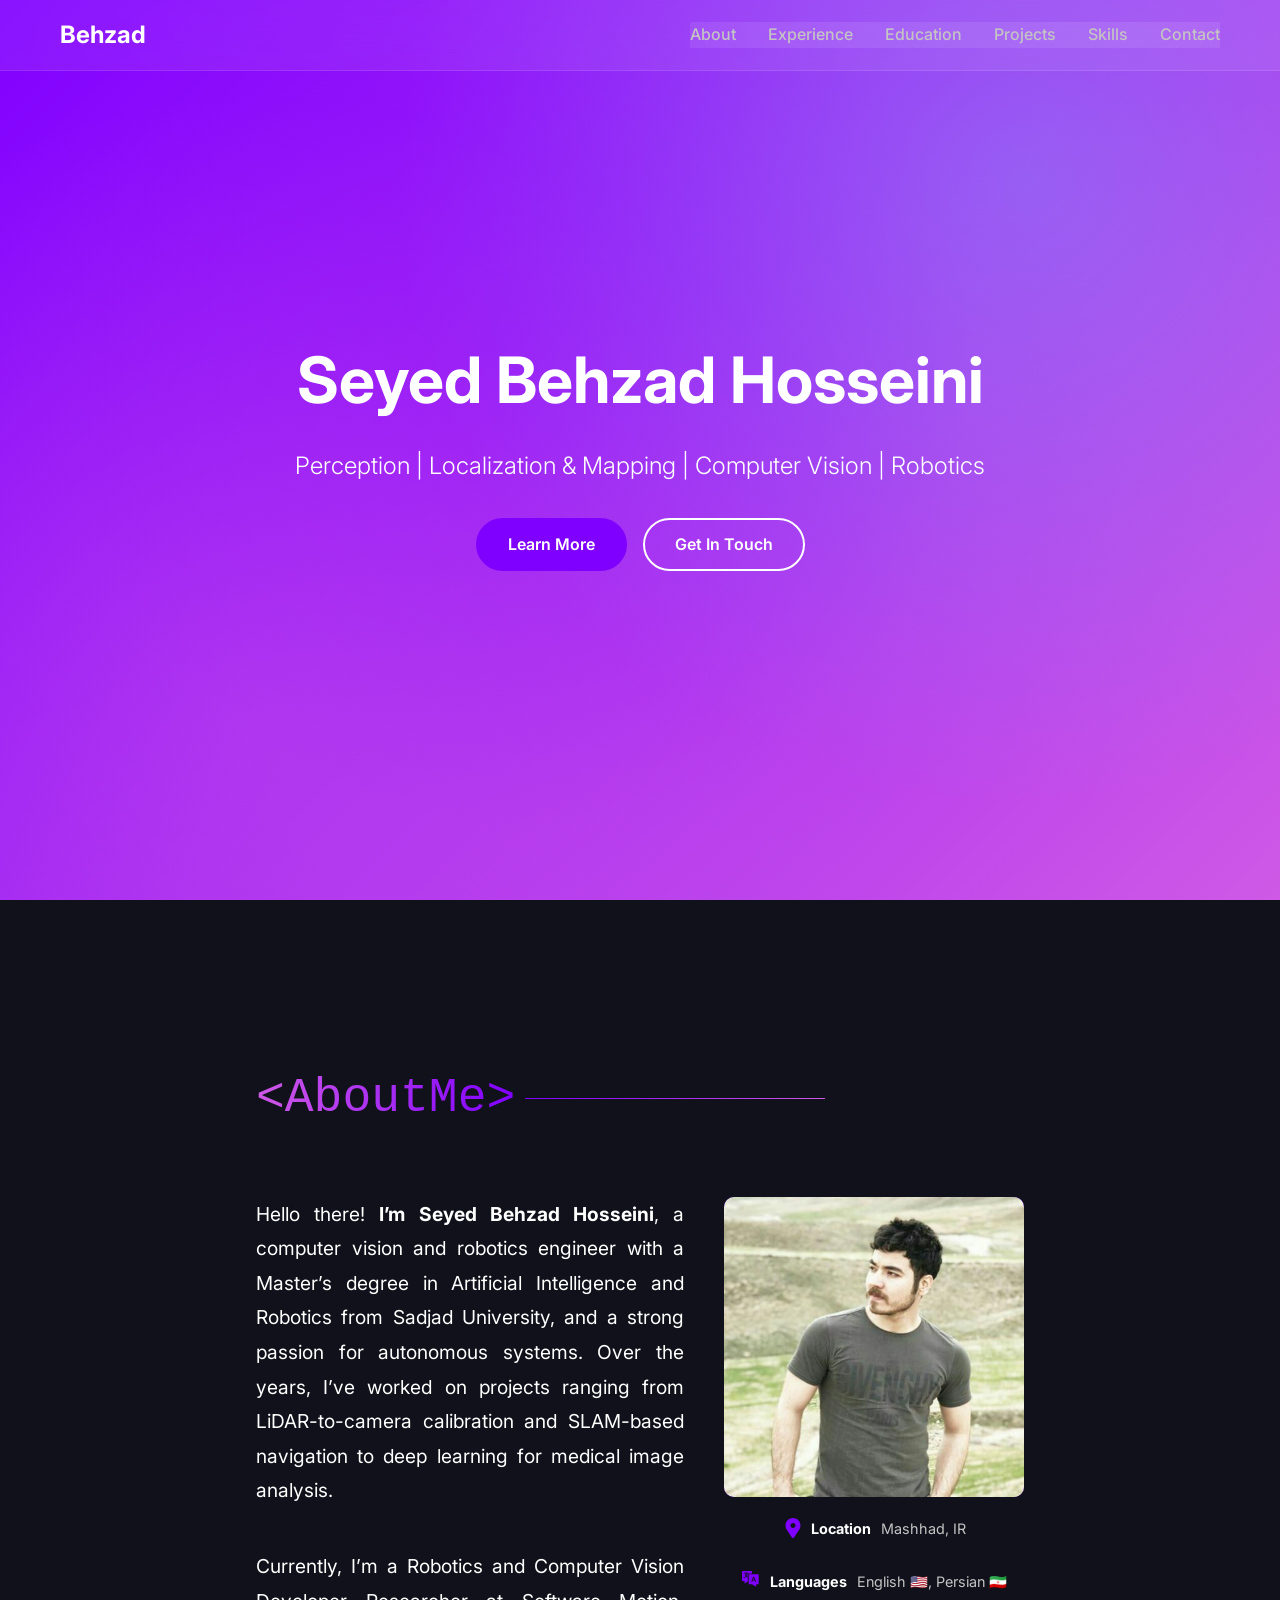
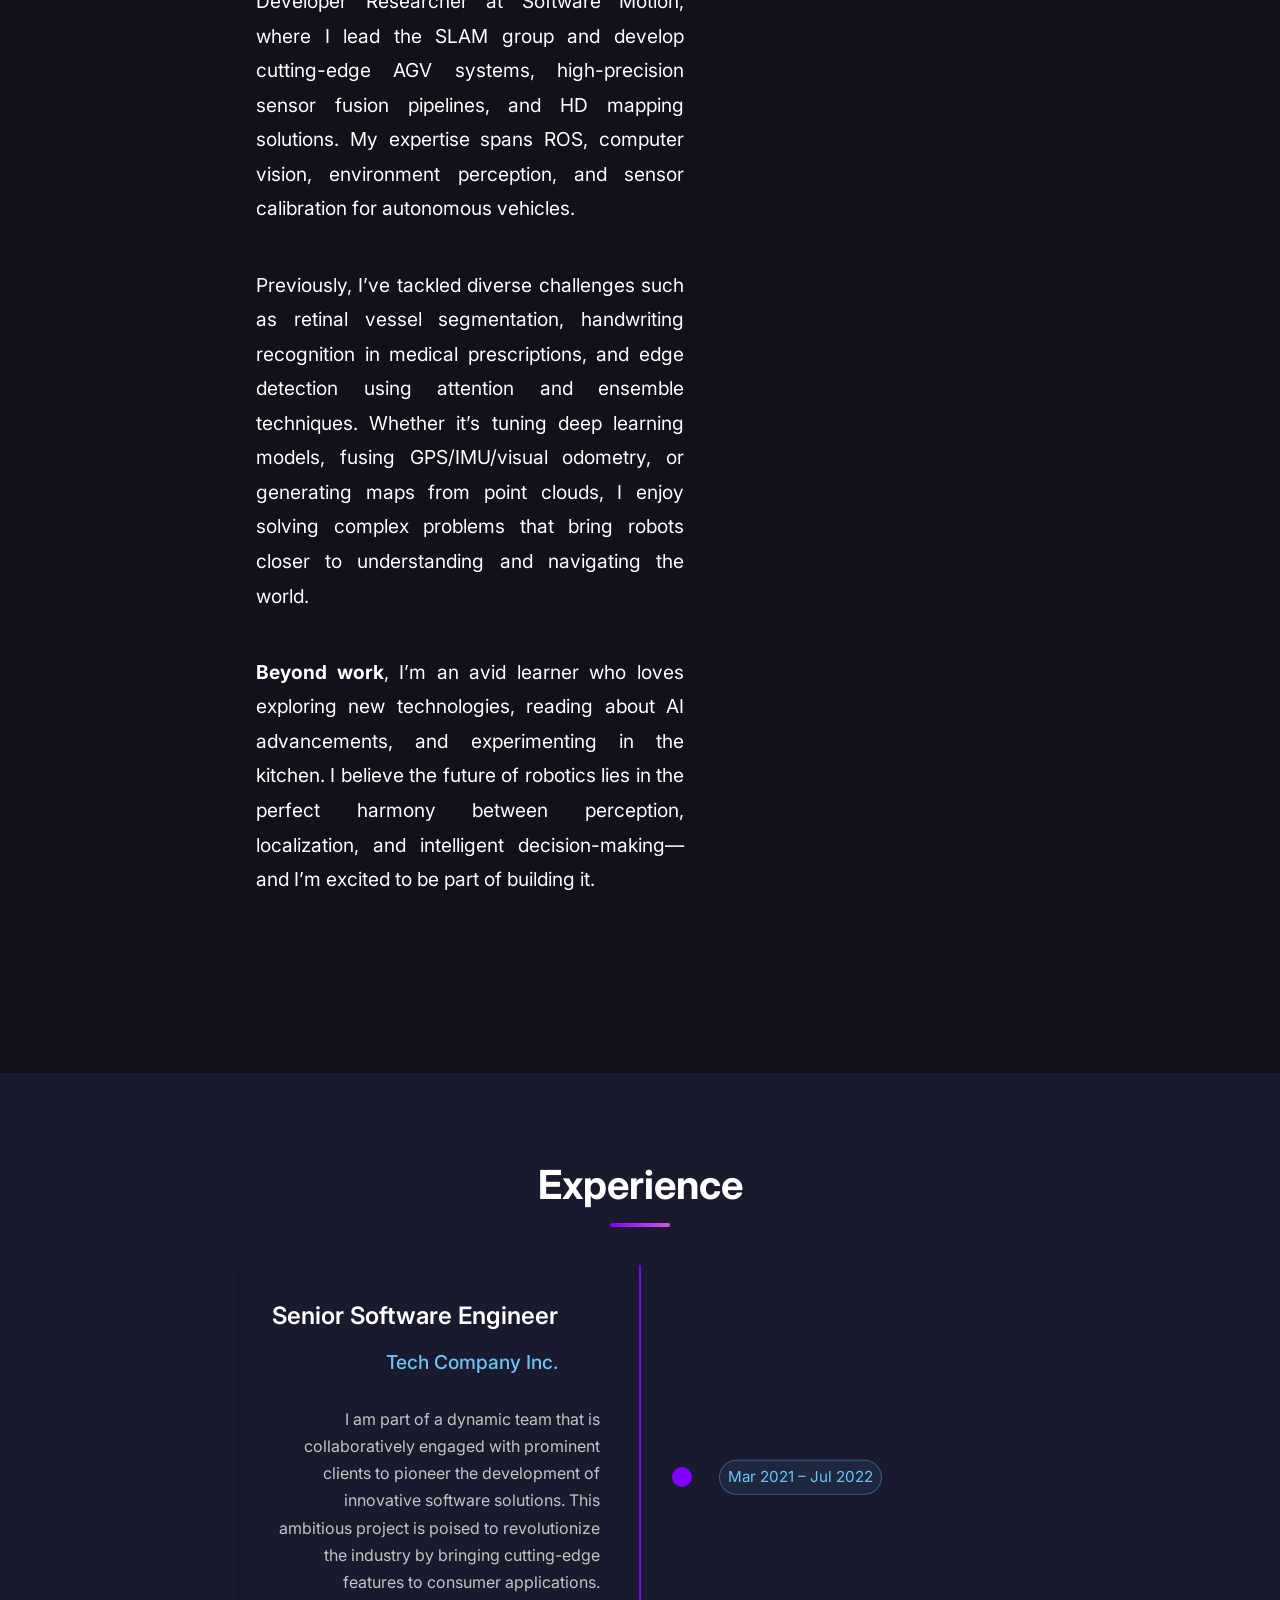
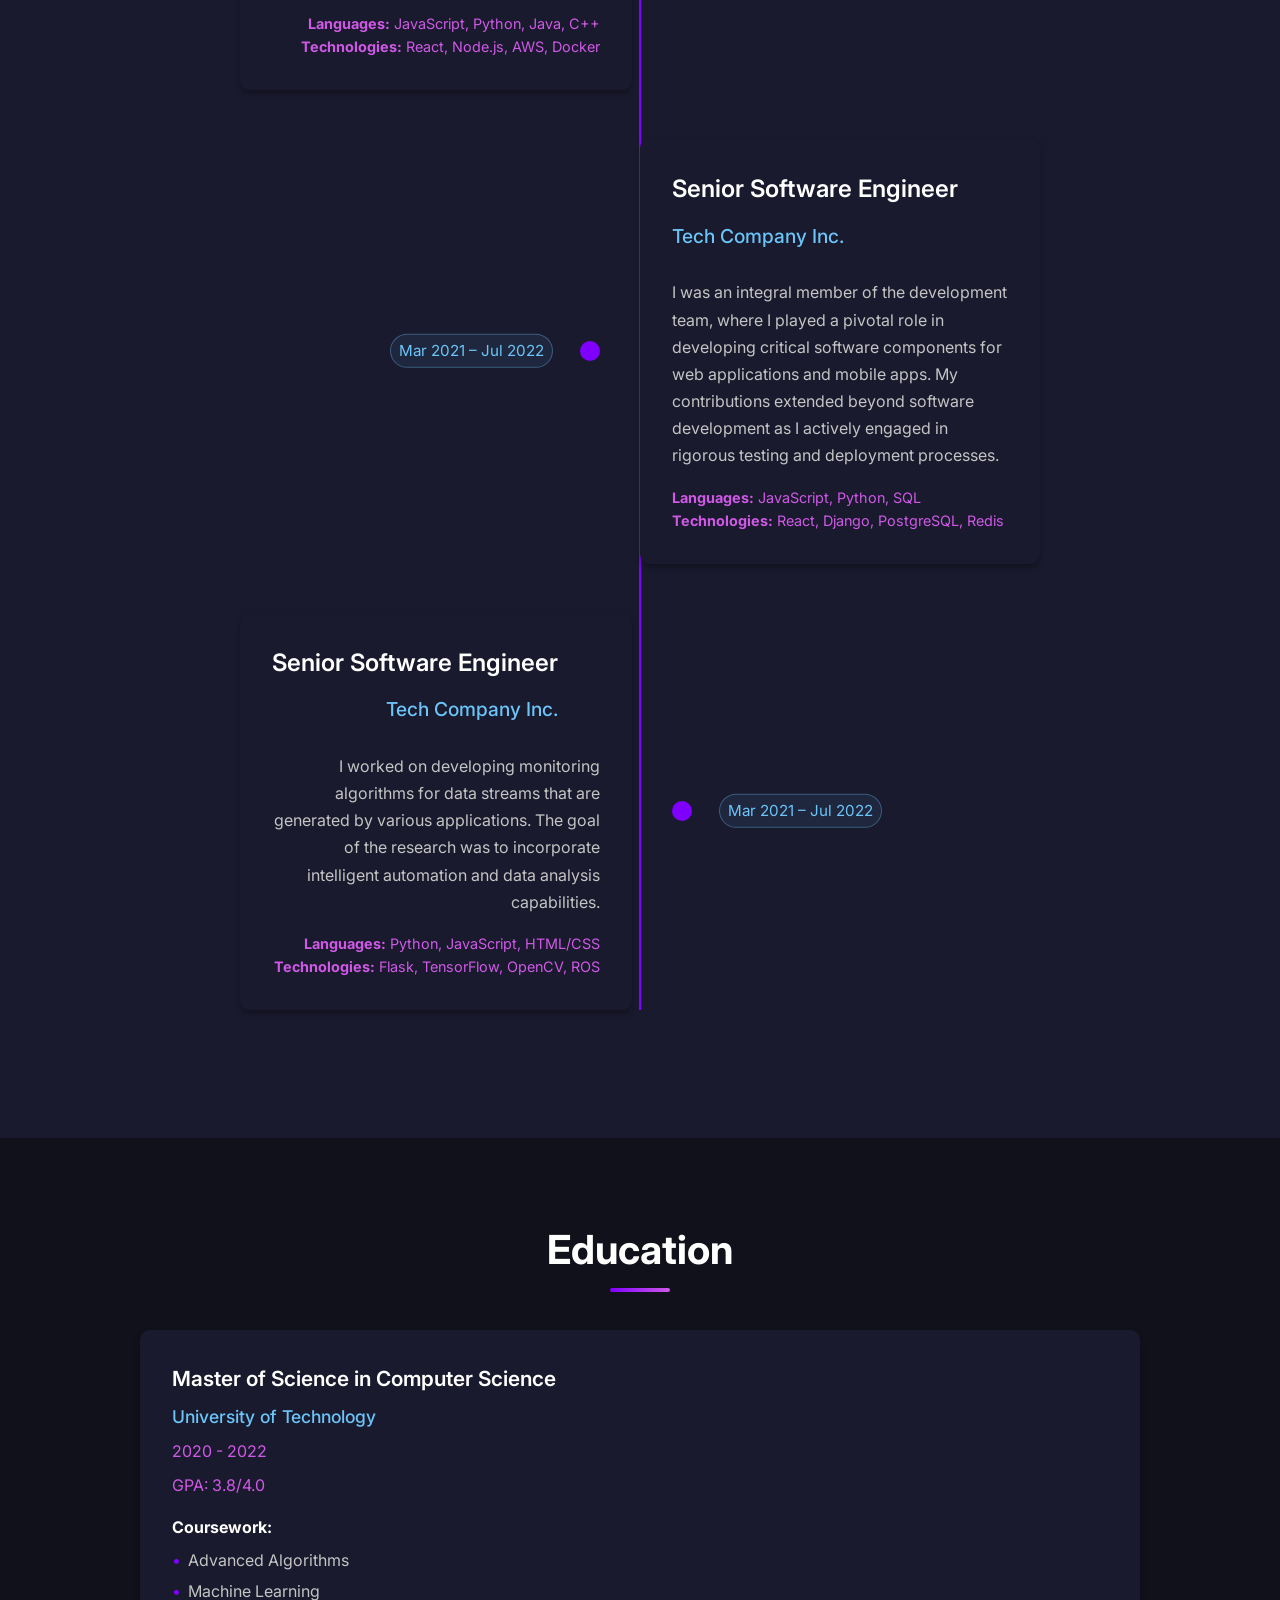
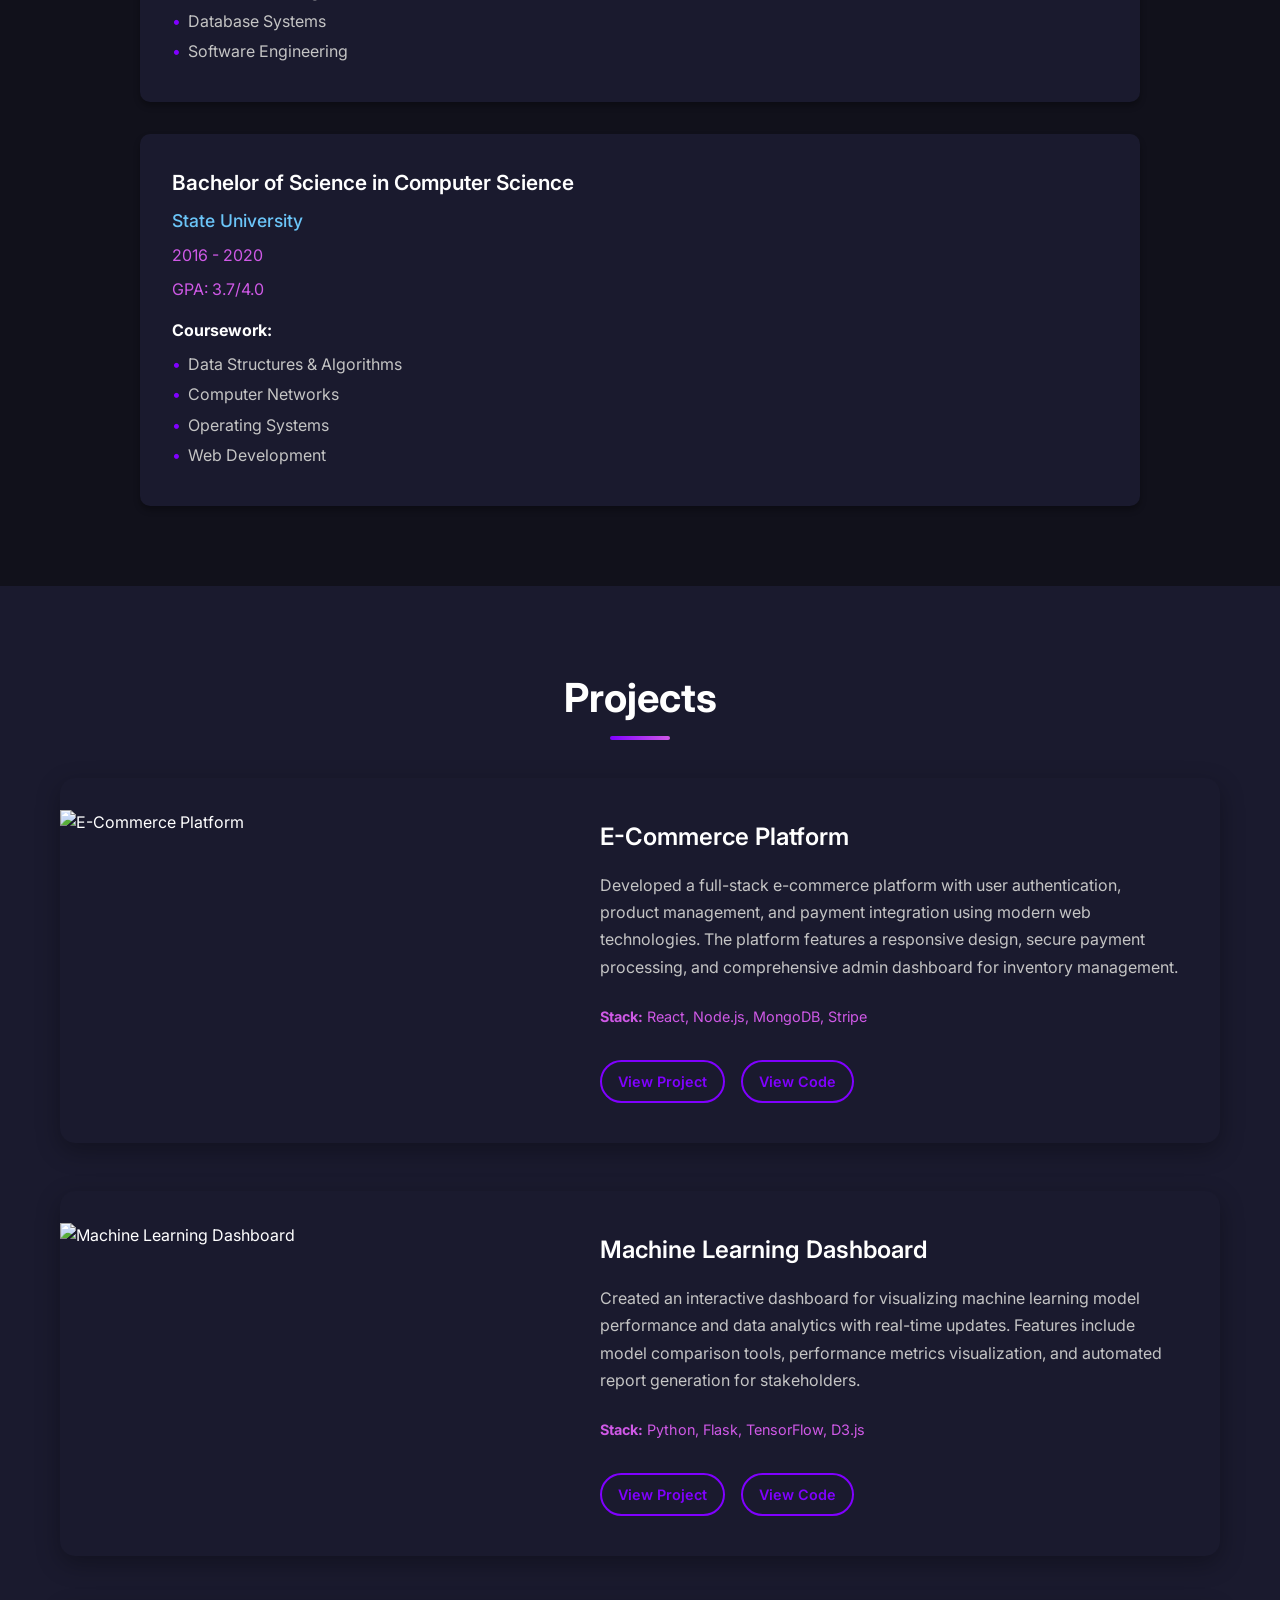
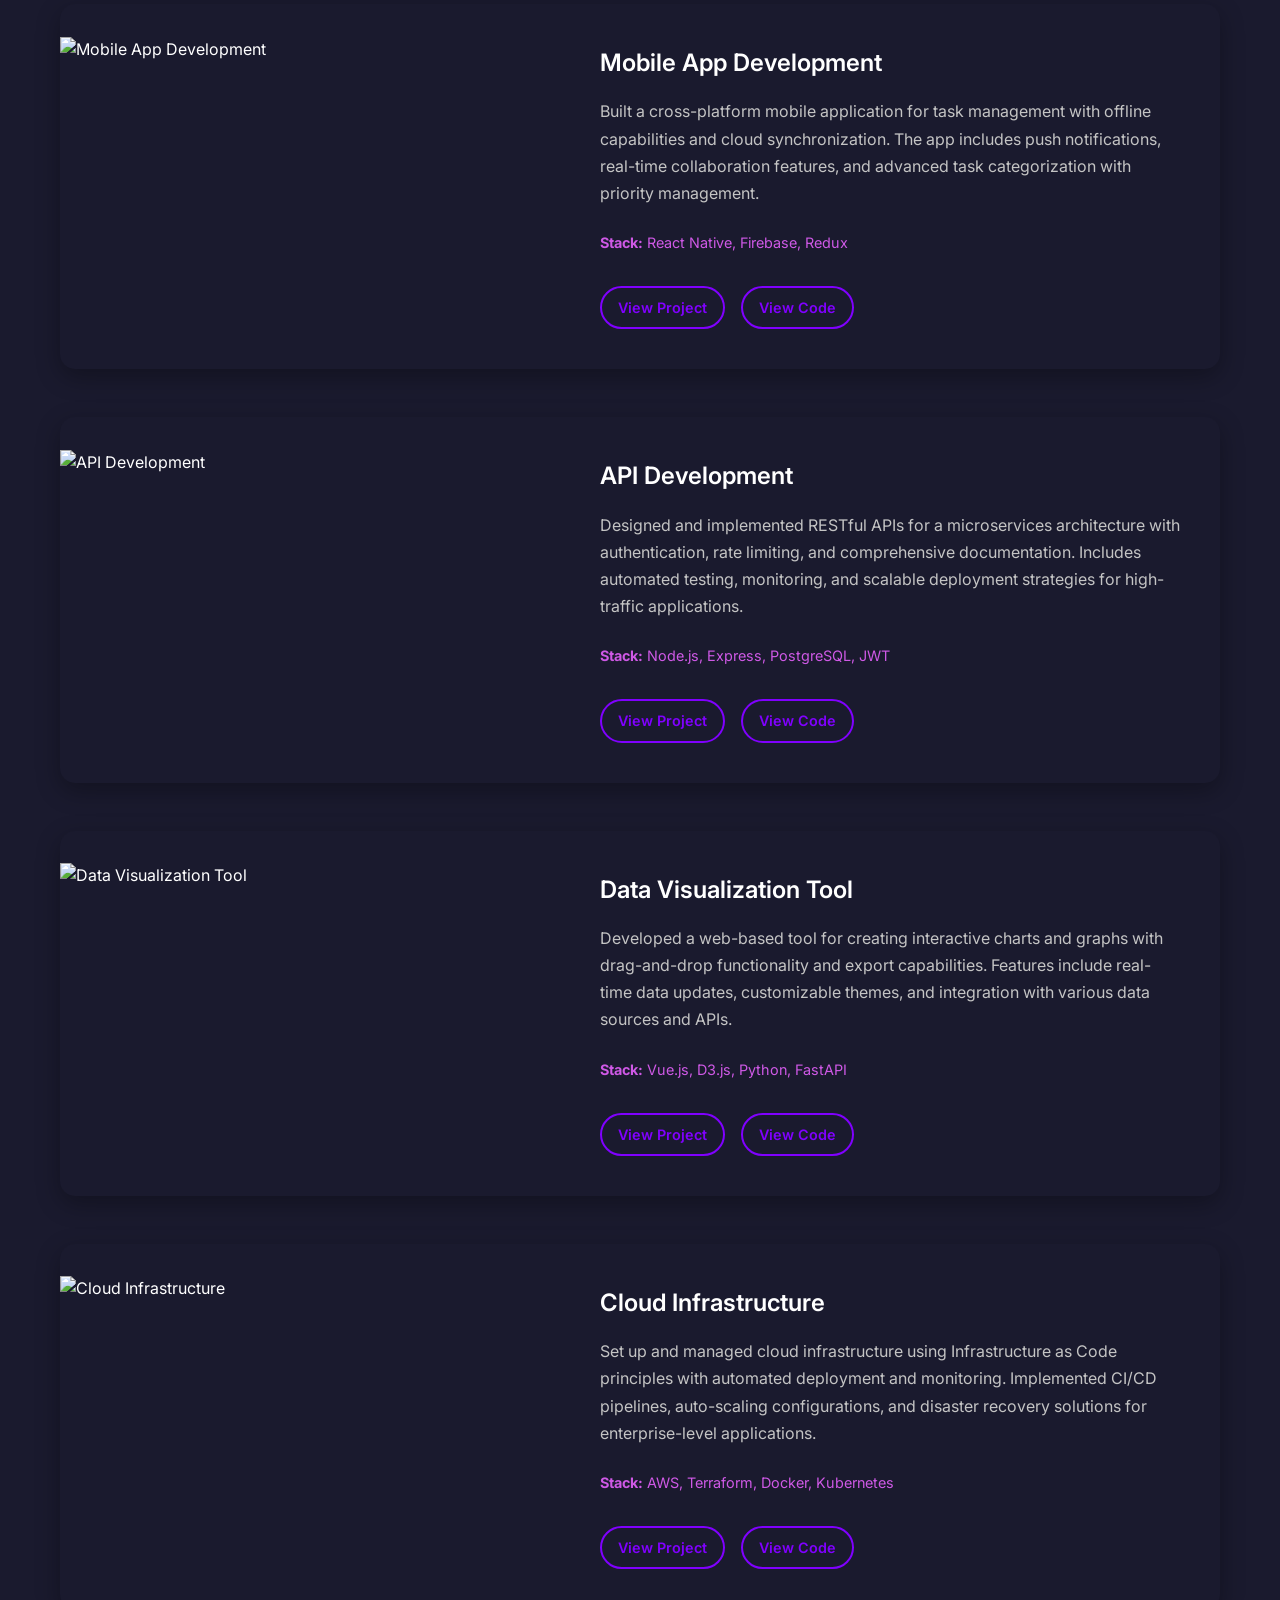
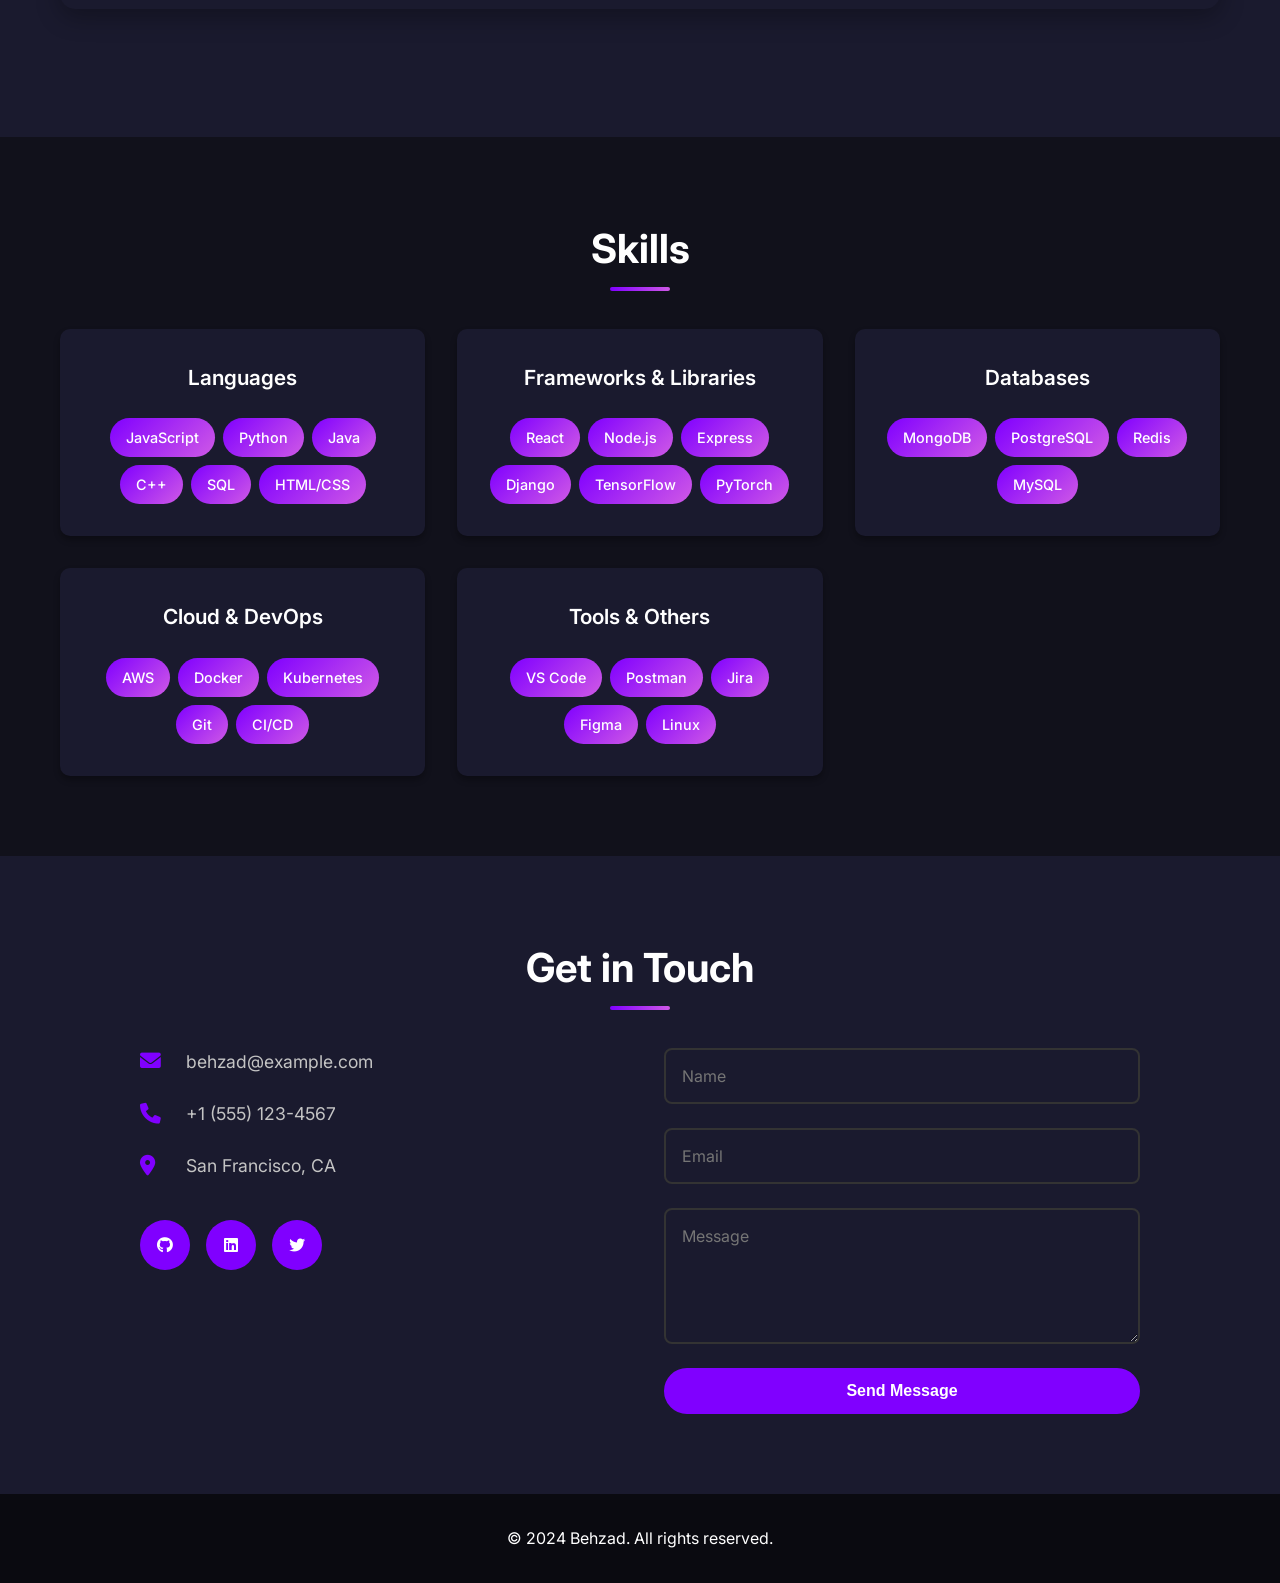
==== index.html @ ec9f0dcd "update" ====
<!DOCTYPE html>
<html lang="en">
<head>
    <meta charset="UTF-8">
    <meta name="viewport" content="width=device-width, initial-scale=1.0">
    <title>Behzad - Portfolio</title>
    <link rel="stylesheet" href="styles.css">
    <link href="https://fonts.googleapis.com/css2?family=Inter:wght@300;400;500;600;700&display=swap" rel="stylesheet">
    <link rel="stylesheet" href="https://cdnjs.cloudflare.com/ajax/libs/font-awesome/6.0.0/css/all.min.css">
</head>
<body>
    <!-- Navigation -->
    <nav class="navbar">
        <div class="nav-container">
            <div class="nav-logo">
                <a href="#home">Behzad</a>
            </div>
            <ul class="nav-menu">
                <li class="nav-item">
                    <a href="#about" class="nav-link">About</a>
                </li>
                <li class="nav-item">
                    <a href="#experience" class="nav-link">Experience</a>
                </li>
                <li class="nav-item">
                    <a href="#education" class="nav-link">Education</a>
                </li>
                <li class="nav-item">
                    <a href="#projects" class="nav-link">Projects</a>
                </li>
                <li class="nav-item">
                    <a href="#skills" class="nav-link">Skills</a>
                </li>
                <li class="nav-item">
                    <a href="#contact" class="nav-link">Contact</a>
                </li>
            </ul>
            <div class="hamburger">
                <span class="bar"></span>
                <span class="bar"></span>
                <span class="bar"></span>
            </div>
        </div>
    </nav>

    <!-- Hero Section -->
    <section id="home" class="hero">
        <div class="hero-background">
            <div class="animated-bg"></div>
        </div>
        <div class="hero-content">
            <h1 class="hero-title">Seyed Behzad Hosseini</h1>
            <h2 class="hero-subtitle">Perception | Localization & Mapping | Computer Vision | Robotics</h2>
            <div class="hero-buttons">
                <a href="#about" class="btn btn-primary">Learn More</a>
                <a href="#contact" class="btn btn-secondary">Get In Touch</a>
            </div>
        </div>
    </section>

    <!-- About Section -->
    <section id="about" class="section">
        <div class="about-section-container">
            <div class="about-section">
                <div class="about-heading">
                    <article class="about-heading-article">
                        &#60;AboutMe&#62;
                    </article>
                    <p class="aboutHeadingP"></p>
                </div>

                <div class="info-dp-section">
                    <div class="about-info">
                        <p>
                            Hello there! <b>I’m Seyed Behzad Hosseini</b>, a computer vision and robotics engineer with a Master’s degree in Artificial Intelligence and Robotics from Sadjad University, and a strong passion for autonomous systems. Over the years, I’ve worked on projects ranging from LiDAR-to-camera calibration and SLAM-based navigation to deep learning for medical image analysis.
                        </p>
                        <br />
                        <p>
                            Currently, I’m a Robotics and Computer Vision Developer Researcher at Software Motion, where I lead the SLAM group and develop cutting-edge AGV systems, high-precision sensor fusion pipelines, and HD mapping solutions. My expertise spans ROS, computer vision, environment perception, and sensor calibration for autonomous vehicles.
                        </p>
                        <br />
                        <p>
                            Previously, I’ve tackled diverse challenges such as retinal vessel segmentation, handwriting recognition in medical prescriptions, and edge detection using attention and ensemble techniques. Whether it’s tuning deep learning models, fusing GPS/IMU/visual odometry, or generating maps from point clouds, I enjoy solving complex problems that bring robots closer to understanding and navigating the world.
                        </p>
                        <br />
                        <p>
                            <b>Beyond work</b>, I’m an avid learner who loves exploring new technologies, reading about AI advancements, and experimenting in the kitchen. I believe the future of robotics lies in the perfect harmony between perception, localization, and intelligent decision-making—and I’m excited to be part of building it.
                        </p>
                    </div>

                    <div class="dp-box">
                        <div class="dp">
                            <img src="./myPicture.PNG" alt="Behzad Profile" />
                        </div>
                        <div class="profile-info-block">
                            <div class="profile-info-header">
                                <svg class="profile-icon" xmlns="http://www.w3.org/2000/svg" viewBox="0 0 64 64">
                                    <path d="M32,0C18.746,0,8,10.746,8,24c0,5.219,1.711,10.008,4.555,13.93c0.051,0.094,0.059,0.199,0.117,0.289l16,24
                                    C29.414,63.332,30.664,64,32,64s2.586-0.668,3.328-1.781l16-24c0.059-0.09,0.066-0.195,0.117-0.289C54.289,34.008,56,29.219,56,24
                                    C56,10.746,45.254,0,32,0z M32,32c-4.418,0-8-3.582-8-8s3.582-8,8-8s8,3.582,8,8S36.418,32,32,32z" />
                                </svg>
                                <p><b>Location</b></p>
                            </div>
                            <p class="profile-icon-text"> Mashhad, IR </p>
                        </div>
                        <div class="profile-info-block">
                            <div class="profile-info-header">
                                <svg class="profile-icon" xmlns="http://www.w3.org/2000/svg" viewBox="0 0 512 512">
                                    <path d="M426.666667,85.3333333 L426.666667,341.333333 L362.626302,341.333333 L362.666667,405.333333 L256,341.333333 L170.666667,341.333333 L170.666667,85.3333333 L426.666667,85.3333333 Z M256,1.42108547e-14 L256,64 L149.333333,64 L149.333,268.8 L64,320 L64.0403648,256 L6.39488462e-14,256 L6.39488462e-14,1.42108547e-14 L256,1.42108547e-14 Z M311.198683,149.333333 L286.267137,149.333333 L238.933333,277.333333 L261.425923,277.333333 L274.524018,240.658669 L322.580475,240.658669 L335.768901,277.333333 L359.616467,277.333333 L311.198683,149.333333 Z M298.552247,170.741943 C300.501905,177.275935 302.566831,183.717713 304.747024,190.067278 L305.68845,192.782875 L316.43792,223.134321 L280.576241,223.134321 L291.325712,192.782875 C294.336768,184.412138 296.745613,177.065161 298.552247,170.741943 Z M117.030949,34.5391157 L95.6976158,34.5391157 L95.6973576,45.2051157 L42.3642825,45.2057824 L42.3642825,66.5391157 L121.995716,66.5400848 C120.716368,84.7084858 116.106956,101.073346 108.17419,115.733999 C99.560792,103.887475 93.627247,90.6461433 90.3372583,75.9278184 L90.1264414,74.9658328 L69.2687902,79.445732 L70.8337641,85.9582885 C75.5835399,103.786573 83.778254,119.851708 95.3786478,134.061926 C82.7968575,147.638694 64.7668657,157.161751 40.9572973,162.588992 L40.0503576,162.79312 L44.6782074,183.618444 L51.0461873,182.085779 C75.8970327,175.630085 95.7303277,164.729984 110.29054,149.351848 C120.495309,158.153416 133.141117,166.473384 148.224582,174.354521 L149.332601,174.930407 L149.332449,150.637452 C139.011433,144.692193 130.308211,138.579415 123.22105,132.322953 C134.984339,113.206613 141.674551,91.5943352 143.304052,67.6309686 L143.374635,66.540106 L149.332358,66.5391157 L149.332358,45.2051157 L117.030358,45.2051157 L117.030949,34.5391157 Z" />
                                </svg>
                                <p><b>Languages</b></p>
                            </div>
                            <p class="profile-icon-text">English 🇺🇸, Persian 🇮🇷</p>
                        </div>
                    </div>
                </div>
            </div>
        </div>
    </section>

    <!-- Experience Section -->
    <section id="experience" class="section">
        <div class="container">
            <h2 class="section-title">Experience</h2>
            <div class="timeline">
                <div class="timeline-item">
                    <div class="timeline-content">
                        <div class="job-header">
							<div class="job-meta">
							  <h3 class="job-title">Senior Software Engineer</h3>
							  <h4 class="company">Tech Company Inc.</h4>
							</div>
							<span class="job-duration job-duration-gutter">Mar 2021 – Jul 2022</span>
                        </div>
                        <p class="job-description">
                            I am part of a dynamic team that is collaboratively engaged with prominent clients 
                            to pioneer the development of innovative software solutions. This ambitious project 
                            is poised to revolutionize the industry by bringing cutting-edge features to 
                            consumer applications.
                        </p>
                        <div class="job-tech">
                            <strong>Languages:</strong> JavaScript, Python, Java, C++<br>
                            <strong>Technologies:</strong> React, Node.js, AWS, Docker
                        </div>
                    </div>
                </div>

                <div class="timeline-item">
                    <div class="timeline-content">
                        <div class="job-header">
     							<div class="job-meta">
								  <h3 class="job-title">Senior Software Engineer</h3>
								  <h4 class="company">Tech Company Inc.</h4>
								</div>
								<span class="job-duration job-duration-gutter">Mar 2021 – Jul 2022</span>                            
                        </div>
                        <p class="job-description">
                            I was an integral member of the development team, where I played a pivotal role 
                            in developing critical software components for web applications and mobile apps. 
                            My contributions extended beyond software development as I actively engaged in 
                            rigorous testing and deployment processes.
                        </p>
                        <div class="job-tech">
                            <strong>Languages:</strong> JavaScript, Python, SQL<br>
                            <strong>Technologies:</strong> React, Django, PostgreSQL, Redis
                        </div>
                    </div>
                </div>

                <div class="timeline-item">
                    <div class="timeline-content">
                        <div class="job-header">
							<div class="job-meta">
							  <h3 class="job-title">Senior Software Engineer</h3>
							  <h4 class="company">Tech Company Inc.</h4>
							</div>
							<span class="job-duration job-duration-gutter">Mar 2021 – Jul 2022</span>
                        </div>
                        <p class="job-description">
                            I worked on developing monitoring algorithms for data streams that are generated 
                            by various applications. The goal of the research was to incorporate intelligent 
                            automation and data analysis capabilities.
                        </p>
                        <div class="job-tech">
                            <strong>Languages:</strong> Python, JavaScript, HTML/CSS<br>
                            <strong>Technologies:</strong> Flask, TensorFlow, OpenCV, ROS
                        </div>
                    </div>
                </div>
            </div>
        </div>
    </section>

    <!-- Education Section -->
    <section id="education" class="section">
        <div class="container">
            <h2 class="section-title">Education</h2>
            <div class="education-grid">
                <div class="education-item">
                    <h3 class="degree">Master of Science in Computer Science</h3>
                    <h4 class="institution">University of Technology</h4>
                    <p class="duration">2020 - 2022</p>
                    <p class="gpa">GPA: 3.8/4.0</p>
                    <div class="coursework">
                        <strong>Coursework:</strong>
                        <ul>
                            <li>Advanced Algorithms</li>
                            <li>Machine Learning</li>
                            <li>Database Systems</li>
                            <li>Software Engineering</li>
                        </ul>
                    </div>
                </div>

                <div class="education-item">
                    <h3 class="degree">Bachelor of Science in Computer Science</h3>
                    <h4 class="institution">State University</h4>
                    <p class="duration">2016 - 2020</p>
                    <p class="gpa">GPA: 3.7/4.0</p>
                    <div class="coursework">
                        <strong>Coursework:</strong>
                        <ul>
                            <li>Data Structures & Algorithms</li>
                            <li>Computer Networks</li>
                            <li>Operating Systems</li>
                            <li>Web Development</li>
                        </ul>
                    </div>
                </div>
            </div>
        </div>
    </section>

    <!-- Projects Section -->
    <section id="projects" class="section">
        <div class="container">
            <h2 class="section-title">Projects</h2>
            
            <div class="project-item">
                <div class="project-image">
                    <img src="https://via.placeholder.com/500x300/667eea/ffffff?text=E-Commerce+Platform" alt="E-Commerce Platform">
                </div>
                <div class="project-content">
                    <h3 class="project-title">E-Commerce Platform</h3>
                    <p class="project-description">
                        Developed a full-stack e-commerce platform with user authentication, 
                        product management, and payment integration using modern web technologies.
                        The platform features a responsive design, secure payment processing,
                        and comprehensive admin dashboard for inventory management.
                    </p>
                    <div class="project-tech">
                        <strong>Stack:</strong> React, Node.js, MongoDB, Stripe
                    </div>
                    <div class="project-links">
                        <a href="#" class="project-link">View Project</a>
                        <a href="#" class="project-link">View Code</a>
                    </div>
                </div>
            </div>
            
            <div class="project-item">
                <div class="project-image">
                    <img src="https://via.placeholder.com/500x300/764ba2/ffffff?text=Machine+Learning+Dashboard" alt="Machine Learning Dashboard">
                </div>
                <div class="project-content">
                    <h3 class="project-title">Machine Learning Dashboard</h3>
                    <p class="project-description">
                        Created an interactive dashboard for visualizing machine learning model 
                        performance and data analytics with real-time updates. Features include
                        model comparison tools, performance metrics visualization, and
                        automated report generation for stakeholders.
                    </p>
                    <div class="project-tech">
                        <strong>Stack:</strong> Python, Flask, TensorFlow, D3.js
                    </div>
                    <div class="project-links">
                        <a href="#" class="project-link">View Project</a>
                        <a href="#" class="project-link">View Code</a>
                    </div>
                </div>
            </div>
            
            <div class="project-item">
                <div class="project-image">
                    <img src="https://via.placeholder.com/500x300/f093fb/ffffff?text=Mobile+App+Development" alt="Mobile App Development">
                </div>
                <div class="project-content">
                    <h3 class="project-title">Mobile App Development</h3>
                    <p class="project-description">
                        Built a cross-platform mobile application for task management with 
                        offline capabilities and cloud synchronization. The app includes
                        push notifications, real-time collaboration features, and
                        advanced task categorization with priority management.
                    </p>
                    <div class="project-tech">
                        <strong>Stack:</strong> React Native, Firebase, Redux
                    </div>
                    <div class="project-links">
                        <a href="#" class="project-link">View Project</a>
                        <a href="#" class="project-link">View Code</a>
                    </div>
                </div>
            </div>
            
            <div class="project-item">
                <div class="project-image">
                    <img src="https://via.placeholder.com/500x300/f5576c/ffffff?text=API+Development" alt="API Development">
                </div>
                <div class="project-content">
                    <h3 class="project-title">API Development</h3>
                    <p class="project-description">
                        Designed and implemented RESTful APIs for a microservices architecture 
                        with authentication, rate limiting, and comprehensive documentation.
                        Includes automated testing, monitoring, and scalable deployment
                        strategies for high-traffic applications.
                    </p>
                    <div class="project-tech">
                        <strong>Stack:</strong> Node.js, Express, PostgreSQL, JWT
                    </div>
                    <div class="project-links">
                        <a href="#" class="project-link">View Project</a>
                        <a href="#" class="project-link">View Code</a>
                    </div>
                </div>
            </div>
            
            <div class="project-item">
                <div class="project-image">
                    <img src="https://via.placeholder.com/500x300/4facfe/ffffff?text=Data+Visualization+Tool" alt="Data Visualization Tool">
                </div>
                <div class="project-content">
                    <h3 class="project-title">Data Visualization Tool</h3>
                    <p class="project-description">
                        Developed a web-based tool for creating interactive charts and graphs 
                        with drag-and-drop functionality and export capabilities. Features
                        include real-time data updates, customizable themes, and
                        integration with various data sources and APIs.
                    </p>
                    <div class="project-tech">
                        <strong>Stack:</strong> Vue.js, D3.js, Python, FastAPI
                    </div>
                    <div class="project-links">
                        <a href="#" class="project-link">View Project</a>
                        <a href="#" class="project-link">View Code</a>
                    </div>
                </div>
            </div>
            
            <div class="project-item">
                <div class="project-image">
                    <img src="https://via.placeholder.com/500x300/43e97b/ffffff?text=Cloud+Infrastructure" alt="Cloud Infrastructure">
                </div>
                <div class="project-content">
                    <h3 class="project-title">Cloud Infrastructure</h3>
                    <p class="project-description">
                        Set up and managed cloud infrastructure using Infrastructure as Code 
                        principles with automated deployment and monitoring. Implemented
                        CI/CD pipelines, auto-scaling configurations, and disaster
                        recovery solutions for enterprise-level applications.
                    </p>
                    <div class="project-tech">
                        <strong>Stack:</strong> AWS, Terraform, Docker, Kubernetes
                    </div>
                    <div class="project-links">
                        <a href="#" class="project-link">View Project</a>
                        <a href="#" class="project-link">View Code</a>
                    </div>
                </div>
            </div>
        </div>
    </section>

    <!-- Skills Section -->
    <section id="skills" class="section">
        <div class="container">
            <h2 class="section-title">Skills</h2>
            <div class="skills-grid">
                <div class="skills-category">
                    <h3>Languages</h3>
                    <div class="skills-list">
                        <span class="skill-tag">JavaScript</span>
                        <span class="skill-tag">Python</span>
                        <span class="skill-tag">Java</span>
                        <span class="skill-tag">C++</span>
                        <span class="skill-tag">SQL</span>
                        <span class="skill-tag">HTML/CSS</span>
                    </div>
                </div>

                <div class="skills-category">
                    <h3>Frameworks & Libraries</h3>
                    <div class="skills-list">
                        <span class="skill-tag">React</span>
                        <span class="skill-tag">Node.js</span>
                        <span class="skill-tag">Express</span>
                        <span class="skill-tag">Django</span>
                        <span class="skill-tag">TensorFlow</span>
                        <span class="skill-tag">PyTorch</span>
                    </div>
                </div>

                <div class="skills-category">
                    <h3>Databases</h3>
                    <div class="skills-list">
                        <span class="skill-tag">MongoDB</span>
                        <span class="skill-tag">PostgreSQL</span>
                        <span class="skill-tag">Redis</span>
                        <span class="skill-tag">MySQL</span>
                    </div>
                </div>

                <div class="skills-category">
                    <h3>Cloud & DevOps</h3>
                    <div class="skills-list">
                        <span class="skill-tag">AWS</span>
                        <span class="skill-tag">Docker</span>
                        <span class="skill-tag">Kubernetes</span>
                        <span class="skill-tag">Git</span>
                        <span class="skill-tag">CI/CD</span>
                    </div>
                </div>

                <div class="skills-category">
                    <h3>Tools & Others</h3>
                    <div class="skills-list">
                        <span class="skill-tag">VS Code</span>
                        <span class="skill-tag">Postman</span>
                        <span class="skill-tag">Jira</span>
                        <span class="skill-tag">Figma</span>
                        <span class="skill-tag">Linux</span>
                    </div>
                </div>
            </div>
        </div>
    </section>

    <!-- Contact Section -->
    <section id="contact" class="section">
        <div class="container">
            <h2 class="section-title">Get in Touch</h2>
            <div class="contact-content">
                <div class="contact-info">
                    <div class="contact-item">
                        <i class="fas fa-envelope"></i>
                        <span>behzad@example.com</span>
                    </div>
                    <div class="contact-item">
                        <i class="fas fa-phone"></i>
                        <span>+1 (555) 123-4567</span>
                    </div>
                    <div class="contact-item">
                        <i class="fas fa-map-marker-alt"></i>
                        <span>San Francisco, CA</span>
                    </div>
                    <div class="social-links">
                        <a href="#" class="social-link"><i class="fab fa-github"></i></a>
                        <a href="#" class="social-link"><i class="fab fa-linkedin"></i></a>
                        <a href="#" class="social-link"><i class="fab fa-twitter"></i></a>
                    </div>
                </div>
                <form class="contact-form">
                    <div class="form-group">
                        <input type="text" placeholder="Name" required>
                    </div>
                    <div class="form-group">
                        <input type="email" placeholder="Email" required>
                    </div>
                    <div class="form-group">
                        <textarea placeholder="Message" rows="5" required></textarea>
                    </div>
                    <button type="submit" class="btn btn-primary">Send Message</button>
                </form>
            </div>
        </div>
    </section>

    <!-- Footer -->
    <footer class="footer">
        <div class="container">
            <p>&copy; 2024 Behzad. All rights reserved.</p>
        </div>
    </footer>

    <script src="script.js"></script>
</body>
</html>
---- styles.css ----
/* Reset and Base Styles */
* {
    margin: 0;
    padding: 0;
    box-sizing: border-box;
}

html {
    scroll-behavior: smooth;
}

:root {
    --color-white: #fff;
    --color-black: #000;
    --color-dark-mode: #11111b;
    --color-light-mode: #ece7e1;
    --color-ddd-color: #ddd;
    --color-gray: #c4c4c4;
    --color-purple: #8000ff;
    --color-light-purple: #cf59e6;
    --color-light-blue: #6bc5f8;
    --color-blue: #3393ca;
    --color-navbarBorder-dark: #20222e10;
    --color-shadowDark: rgba(0, 0, 0, 0.137);
}

body {
    font-family: 'Inter', sans-serif;
    line-height: 1.6;
    color: #fff;
    background-color: #11111b;
}

.container {
    max-width: 1200px;
    margin: 0 auto;
    padding: 0 20px;
}

/* Navigation */
.navbar {
    position: fixed;
    top: 0;
    width: 100%;
    background: rgba(255, 255, 255, 0.079);
    backdrop-filter: blur(50px);
    z-index: 1000;
    transition: all 0.3s ease;
    border-bottom: 1px solid rgba(255, 255, 255, 0.1);
}

.nav-container {
    max-width: 1200px;
    margin: 0 auto;
    padding: 0 20px;
    display: flex;
    justify-content: space-between;
    align-items: center;
    height: 70px;
}

.nav-logo a {
    font-size: 1.5rem;
    font-weight: 700;
    color: #fff;
    text-decoration: none;
    transition: color 0.3s ease;
}

.nav-logo a:hover {
    color: #8000ff;
}

.nav-menu {
    display: flex;
    list-style: none;
    gap: 2rem;
}

.nav-link {
    color: #c4c4c4;
    text-decoration: none;
    font-weight: 500;
    transition: color 0.3s ease;
    position: relative;
}

.nav-link:hover {
    color: #8000ff;
}

.nav-link::after {
    content: '';
    position: absolute;
    width: 0;
    height: 2px;
    bottom: -5px;
    left: 0;
    background-color: #8000ff;
    transition: width 0.3s ease;
}

.nav-link:hover::after {
    width: 100%;
}

.hamburger {
    display: none;
    flex-direction: column;
    cursor: pointer;
}

.bar {
    width: 25px;
    height: 3px;
    background-color: #fff;
    margin: 3px 0;
    transition: 0.3s;
}

/* Hero Section */
.hero {
    height: 100vh;
    display: flex;
    align-items: center;
    justify-content: center;
    position: relative;
    overflow: hidden;
    background: linear-gradient(135deg, #8000ff 0%, #cf59e6 100%);
}

.hero-background {
    position: absolute;
    top: 0;
    left: 0;
    width: 100%;
    height: 100%;
    z-index: 1;
}

.animated-bg {
    width: 100%;
    height: 100%;
    background: 
        radial-gradient(circle at 20% 80%, rgba(207, 89, 230, 0.3) 0%, transparent 50%),
        radial-gradient(circle at 80% 20%, rgba(107, 197, 248, 0.3) 0%, transparent 50%),
        radial-gradient(circle at 40% 40%, rgba(128, 0, 255, 0.3) 0%, transparent 50%);
    animation: float 6s ease-in-out infinite;
}

@keyframes float {
    0%, 100% { transform: translateY(0px) rotate(0deg); }
    50% { transform: translateY(-20px) rotate(1deg); }
}

.hero-content {
    text-align: center;
    color: white;
    z-index: 2;
    position: relative;
    max-width: 800px;
    padding: 0 20px;
}

.hero-title {
    font-size: 4rem;
    font-weight: 700;
    margin-bottom: 1rem;
    animation: fadeInUp 1s ease-out;
}

.hero-subtitle {
    font-size: 1.5rem;
    font-weight: 300;
    margin-bottom: 2rem;
    opacity: 0.9;
    animation: fadeInUp 1s ease-out 0.2s both;
}

.hero-buttons {
    display: flex;
    gap: 1rem;
    justify-content: center;
    flex-wrap: wrap;
    animation: fadeInUp 1s ease-out 0.4s both;
}

@keyframes fadeInUp {
    from {
        opacity: 0;
        transform: translateY(30px);
    }
    to {
        opacity: 1;
        transform: translateY(0);
    }
}

/* Buttons */
.btn {
    display: inline-block;
    padding: 12px 30px;
    border-radius: 50px;
    text-decoration: none;
    font-weight: 600;
    transition: all 0.3s ease;
    border: 2px solid transparent;
    cursor: pointer;
    font-size: 1rem;
}

.btn-primary {
    background: #8000ff;
    color: white;
    border-color: #8000ff;
}

.btn-primary:hover {
    background: #cf59e6;
    border-color: #cf59e6;
    transform: translateY(-2px);
    box-shadow: 0 10px 20px rgba(128, 0, 255, 0.3);
}

.btn-secondary {
    background: transparent;
    color: white;
    border-color: white;
}

.btn-secondary:hover {
    background: white;
    color: #4299e1;
    transform: translateY(-2px);
    box-shadow: 0 10px 20px rgba(255, 255, 255, 0.3);
}

/* Sections */
.section {
    padding: 80px 0;
    background: #11111b;
}

.section:nth-child(even) {
    background: #1a1a2e;
}

.section-title {
    text-align: center;
    font-size: 2.5rem;
    font-weight: 700;
    margin-bottom: 3rem;
    color: #fff;
    position: relative;
}

.section-title::after {
    content: '';
    position: absolute;
    bottom: -10px;
    left: 50%;
    transform: translateX(-50%);
    width: 60px;
    height: 4px;
    background: linear-gradient(90deg, #8000ff, #cf59e6);
    border-radius: 2px;
}

/* About Section */
.about-section-container {
    width: 100%;
    height: fit-content;
    display: flex;
    align-items: center;
    justify-content: center;
    flex-direction: column;
    padding: 80px 0;
}

.about-section {
    width: 60%;
    display: flex;
    flex-direction: column;
    align-items: center;
    justify-content: center;
}

.about-heading {
    width: 100%;
    display: flex;
    align-items: center;
    gap: 10px;
    margin-bottom: 30px;
}

.about-heading-article {
    font-size: 3rem;
    font-family: 'Fira Code', monospace;
    font-weight: 500;
    background-image: -webkit-linear-gradient(
        left,
        var(--color-light-purple),
        var(--color-purple)
    );
    background-clip: text;
    -webkit-background-clip: text;
    -webkit-text-fill-color: transparent;
}

.aboutHeadingP {
    width: 300px;
    height: 1px;
    background-image: -webkit-linear-gradient(
        left,
        var(--color-purple),
        var(--color-light-purple)
    );
}

.info-dp-section {
    width: 100%;
    display: flex;
    margin-top: 30px;
    gap: 40px;
}

.about-info {
    width: 60%;
    display: flex;
    flex-direction: column;
}

.about-info p {
    font-size: 1.2rem;
    font-weight: 400;
    line-height: 1.8;
    color: var(--color-white);
    text-align: justify;
    text-justify: inter-word;
    margin-bottom: 1rem;
}

.dp-box {
    width: 40%;
    display: flex;
    flex-direction: column;
    align-items: center;
    gap: 20px;
}

.dp {
    width: 100%;
    display: flex;
    align-items: flex-start;
    justify-content: center;
    position: relative;
    transition-duration: 0.5s;
}

.dp img {
    width: 300px;
    height: 300px;
    object-fit: cover;
    border-radius: 10px;
}

.dp::before {
    content: "";
    background-color: transparent;
    height: 300px;
    width: 300px;
    position: absolute;
    z-index: -2;
    box-shadow: 2px 2px 0px inset #8000ff, -2px -2px 0px inset transparent;
    transition-duration: 0.5s;
    border-radius: 10px;
}

.dp::after {
    content: "";
    background-color: transparent;
    height: 300px;
    width: 300px;
    position: absolute;
    z-index: -2;
    box-shadow: 2px 2px 0px inset transparent, -2px -2px 0px inset #8000ff;
    transition-duration: 0.5s;
    border-radius: 10px;
}

/* hover effect on dp */
.dp:hover::after {
    transform: translate(20px, 20px);
    transition-duration: 0.5s;
}

.dp:hover::before {
    transform: translate(-20px, -20px);
    transition-duration: 0.5s;
}

.profile-info-block {
    display: flex;
    align-items: center;
    gap: 10px;
    margin-bottom: 10px;
}

.profile-info-header {
    display: flex;
    align-items: center;
    gap: 8px;
}

.profile-info-header p {
    margin: 0;
    font-size: 0.9rem;
    color: var(--color-white);
}

.profile-icon {
    width: 20px;
    height: 20px;
    fill: var(--color-purple);
}

.profile-icon-text {
    font-size: 0.9rem;
    color: var(--color-gray);
    margin: 0;
}

/* Experience Section */
.timeline {
    position: relative;
    max-width: 800px;
    margin: 0 auto;
}

.timeline::before {
    content: '';
    position: absolute;
    left: 50%;
    transform: translateX(-50%);
    width: 2px;
    height: 100%;
    background: #8000ff;
}

.timeline-item {
    position: relative;
    margin-bottom: 3rem;
}

.timeline-item:nth-child(odd) .timeline-content {
    margin-left: 0;
    margin-right: 51%;
    padding-right: 2rem;
    text-align: right;
}

.timeline-item:nth-child(even) .timeline-content {
    margin-left: 50%;
    margin-right: 0;
    padding-left: 2rem;
    text-align: left;
}

.timeline-content {
    background: #1a1a2e;
    padding: 2rem;
    border-radius: 10px;
    box-shadow: 0 4px 6px rgba(0, 0, 0, 0.3);
    position: relative;
    transition: transform 0.3s ease;
}

.timeline-content:hover {
    transform: translateY(-5px);
    box-shadow: 0 10px 25px rgba(0, 0, 0, 0.15);
}

.timeline-content::before {
    content: '';
    position: absolute;
    top: 50%;
    width: 20px;
    height: 20px;
    background: #8000ff;
    border-radius: 50%;
    transform: translateY(-50%);
}

.timeline-item:nth-child(odd) .timeline-content::before {
    right: -60px;
}

.timeline-item:nth-child(even) .timeline-content::before {
    left: -60px;
}

.job-title {
    font-size: 1.5rem;
    font-weight: 600;
    color: #fff;
    margin-bottom: 0.5rem;
}

.company {
    font-size: 1.2rem;
    color: #6bc5f8;
    margin-bottom: 1rem;
    font-weight: 500;
}

.job-description {
    color: #c4c4c4;
    margin-bottom: 1rem;
    line-height: 1.7;
}

.job-tech {
    color: #cf59e6;
    font-size: 0.9rem;
    line-height: 1.6;
}

/* Experience job header */
.job-header {
    display: flex;
    align-items: flex-start;
    justify-content: space-between;
    gap: 1rem;
    margin-bottom: 0.75rem;
}

.job-meta {
    display: flex;
    flex-direction: column;
    gap: 0.25rem;
}

.job-duration {
    color: #6bc5f8;
    font-size: 0.95rem;
    white-space: nowrap;
    padding: 0.25rem 0.5rem;
    border: 1px solid rgba(107, 197, 248, 0.35);
    border-radius: 999px;
    background: rgba(107, 197, 248, 0.08);
    height: fit-content;
}

/* Education Section */
.education-grid {
    display: grid;
    grid-template-columns: repeat(auto-fit, minmax(500px, 1fr));
    gap: 2rem;
    max-width: 1000px;
    margin: 0 auto;
}

.education-item {
    background: #1a1a2e;
    padding: 2rem;
    border-radius: 10px;
    box-shadow: 0 4px 6px rgba(0, 0, 0, 0.3);
    transition: transform 0.3s ease;
}

.education-item:hover {
    transform: translateY(-5px);
    box-shadow: 0 10px 25px rgba(0, 0, 0, 0.15);
}

.degree {
    font-size: 1.3rem;
    font-weight: 600;
    color: #fff;
    margin-bottom: 0.5rem;
}

.institution {
    font-size: 1.1rem;
    color: #6bc5f8;
    margin-bottom: 0.5rem;
    font-weight: 500;
}

.duration, .gpa {
    color: #cf59e6;
    margin-bottom: 0.5rem;
}

.coursework {
    margin-top: 1rem;
}

.coursework ul {
    list-style: none;
    margin-top: 0.5rem;
}

.coursework li {
    color: #c4c4c4;
    margin-bottom: 0.3rem;
    padding-left: 1rem;
    position: relative;
}

.coursework li::before {
    content: '•';
    color: #8000ff;
    position: absolute;
    left: 0;
}

/* Projects Section */
.project-item {
    display: flex;
    align-items: center;
    background: #1a1a2e;
    border-radius: 15px;
    overflow: hidden;
    box-shadow: 0 8px 25px rgba(0, 0, 0, 0.3);
    margin-bottom: 3rem;
    transition: all 0.3s ease;
    max-width: 100%;
}

.project-item:hover {
    transform: translateY(-5px);
    box-shadow: 0 15px 35px rgba(0, 0, 0, 0.15);
}

.project-image {
    flex: 0 0 500px;
    height: 300px;
    overflow: hidden;
}

.project-image img {
    width: 100%;
    height: 100%;
    object-fit: cover;
    transition: transform 0.3s ease;
}

.project-item:hover .project-image img {
    transform: scale(1.05);
}

.project-content {
    flex: 1;
    padding: 2.5rem;
}

.project-title {
    font-size: 1.5rem;
    font-weight: 600;
    color: #fff;
    margin-bottom: 1rem;
}

.project-description {
    color: #c4c4c4;
    margin-bottom: 1.5rem;
    line-height: 1.7;
    font-size: 1rem;
}

.project-tech {
    color: #cf59e6;
    font-size: 0.9rem;
    margin-bottom: 2rem;
    line-height: 1.6;
}

.project-links {
    display: flex;
    gap: 1rem;
}

.project-link {
    color: #8000ff;
    text-decoration: none;
    font-weight: 600;
    transition: all 0.3s ease;
    padding: 0.5rem 1rem;
    border: 2px solid #8000ff;
    border-radius: 25px;
    font-size: 0.9rem;
}

.project-link:hover {
    background: #8000ff;
    color: white;
    transform: translateY(-2px);
}

/* Skills Section */
.skills-grid {
    display: grid;
    grid-template-columns: repeat(auto-fit, minmax(300px, 1fr));
    gap: 2rem;
    max-width: 1200px;
    margin: 0 auto;
}

.skills-category {
    background: #1a1a2e;
    padding: 2rem;
    border-radius: 10px;
    box-shadow: 0 4px 6px rgba(0, 0, 0, 0.3);
    transition: transform 0.3s ease;
}

.skills-category:hover {
    transform: translateY(-5px);
    box-shadow: 0 10px 25px rgba(0, 0, 0, 0.15);
}

.skills-category h3 {
    font-size: 1.3rem;
    font-weight: 600;
    color: #fff;
    margin-bottom: 1.5rem;
    text-align: center;
}

.skills-list {
    display: flex;
    flex-wrap: wrap;
    gap: 0.5rem;
    justify-content: center;
}

.skill-tag {
    background: linear-gradient(135deg, #8000ff, #cf59e6);
    color: white;
    padding: 0.5rem 1rem;
    border-radius: 25px;
    font-size: 0.9rem;
    font-weight: 500;
    transition: transform 0.3s ease;
}

.skill-tag:hover {
    transform: scale(1.05);
}

/* Contact Section */
.contact-content {
    display: grid;
    grid-template-columns: 1fr 1fr;
    gap: 3rem;
    max-width: 1000px;
    margin: 0 auto;
}

.contact-info {
    display: flex;
    flex-direction: column;
    gap: 1.5rem;
}

.contact-item {
    display: flex;
    align-items: center;
    gap: 1rem;
    color: #c4c4c4;
    font-size: 1.1rem;
}

.contact-item i {
    color: #8000ff;
    font-size: 1.3rem;
    width: 30px;
}

.social-links {
    display: flex;
    gap: 1rem;
    margin-top: 1rem;
}

.social-link {
    display: flex;
    align-items: center;
    justify-content: center;
    width: 50px;
    height: 50px;
    background: #8000ff;
    color: white;
    border-radius: 50%;
    text-decoration: none;
    transition: all 0.3s ease;
}

.social-link:hover {
    background: #cf59e6;
    transform: translateY(-3px);
    box-shadow: 0 10px 20px rgba(128, 0, 255, 0.3);
}

.contact-form {
    display: flex;
    flex-direction: column;
    gap: 1.5rem;
}

.form-group {
    display: flex;
    flex-direction: column;
}

.form-group input,
.form-group textarea {
    padding: 1rem;
    border: 2px solid #333;
    border-radius: 8px;
    font-size: 1rem;
    transition: border-color 0.3s ease;
    font-family: inherit;
    background: #1a1a2e;
    color: #fff;
}

.form-group input:focus,
.form-group textarea:focus {
    outline: none;
    border-color: #8000ff;
}

.form-group textarea {
    resize: vertical;
    min-height: 120px;
}

/* Footer */
.footer {
    background: #0a0a10;
    color: white;
    text-align: center;
    padding: 2rem 0;
}

/* Responsive Design */
@media (max-width: 768px) {
    .hamburger {
        display: flex;
    }

    .nav-menu {
        position: fixed;
        left: -100%;
        top: 70px;
        flex-direction: column;
        background-color: rgba(255, 255, 255, 0.079);
        backdrop-filter: blur(50px);
        width: 100%;
        text-align: center;
        transition: 0.3s;
        box-shadow: 0 10px 27px rgba(0, 0, 0, 0.3);
        padding: 2rem 0;
    }

    .nav-menu.active {
        left: 0;
    }

    .hero-title {
        font-size: 2.5rem;
    }

    .hero-subtitle {
        font-size: 1.2rem;
    }

    .hero-buttons {
        flex-direction: column;
        align-items: center;
    }

    .timeline::before {
        left: 20px;
    }

    .timeline-item:nth-child(odd) .timeline-content,
    .timeline-item:nth-child(even) .timeline-content {
        margin-left: 51px;
        margin-right: 0;
        padding-left: 2rem;
        padding-right: 0;
        text-align: left;
    }

    .timeline-item:nth-child(odd) .timeline-content::before,
    .timeline-item:nth-child(even) .timeline-content::before {
        left: -45px;
        right: auto;
    }

    .education-grid {
        grid-template-columns: 1fr;
    }

    .project-item {
        flex-direction: column;
        text-align: center;
    }
    
    .project-image {
        flex: none;
        width: 100%;
        height: 250px;
    }
    
    .project-content {
        padding: 2rem;
    }
    
    .project-links {
        justify-content: center;
    }

    .skills-grid {
        grid-template-columns: 1fr;
    }

    .contact-content {
        grid-template-columns: 1fr;
        gap: 2rem;
    }

    .section-title {
        font-size: 2rem;
    }

    .about-section {
        width: 90%;
    }

    .info-dp-section {
        flex-direction: column;
        gap: 30px;
    }

    .about-info {
        width: 100%;
    }

    .dp-box {
        width: 100%;
    }

    .about-heading-article {
        font-size: 2.5rem;
    }

    .aboutHeadingP {
        width: 200px;
    }

    .job-header {
        flex-direction: column;
        align-items: flex-start;
        gap: 0.5rem;
    }

    .job-duration {
        font-size: 0.9rem;
    }
}

@media (max-width: 480px) {
    .container {
        padding: 0 15px;
    }

    .hero-title {
        font-size: 2rem;
    }

    .hero-subtitle {
        font-size: 1rem;
    }

    .section {
        padding: 60px 0;
    }

    .timeline-content {
        padding: 1.5rem;
    }

    .project-item {
        margin-bottom: 2rem;
    }
    
    .project-image {
        height: 200px;
    }
    
    .project-content {
        padding: 1.5rem;
    }
    
    .project-links {
        flex-direction: column;
        gap: 0.5rem;
    }

    .skills-category {
        padding: 1.5rem;
    }

    .about-section {
        width: 95%;
    }

    .about-heading-article {
        font-size: 2rem;
    }

    .aboutHeadingP {
        width: 150px;
    }

    .about-info p {
        font-size: 1rem;
    }

    .dp img {
        width: 250px;
        height: 250px;
    }

    .dp::before,
    .dp::after {
        width: 250px;
        height: 250px;
    }
}

/* Animation Classes */
.fade-in {
    opacity: 0;
    transform: translateY(30px);
    transition: all 0.6s ease;
}

.fade-in.visible {
    opacity: 1;
    transform: translateY(0);
}

/* Scroll Animations */
.scroll-reveal {
    opacity: 0;
    transform: translateY(50px);
    transition: all 0.8s ease;
}

.scroll-reveal.revealed {
    opacity: 1;
    transform: translateY(0);
} 

.timeline-content {
  position: relative; /* anchor for absolute child */
}

.job-duration-left {
  position: absolute;
  left: -160px;   /* sits in the gutter; tweak with the padding above */
  top: 0;
  /* existing .job-duration visuals already apply */
  /* optional: stronger alignment */
  transform: translateY(2px);
}

/* When stacked on mobile, put the date back above the text */
@media (max-width: 768px) {
  .timeline { padding-left: 0; }
  .job-duration-left {
    position: static;
    display: inline-block;
    margin-bottom: 0.5rem;  /* sits right above bullets/paragraph */
  }
}
/* Put the date in the center gutter */
.timeline-content { position: relative; }

.job-duration-gutter {
  position: absolute;
  top: 50%;
  transform: translateY(-50%);
  /* keeps your existing visuals from .job-duration */
}

/* For left-side cards (odd), push date into the center gutter (to the right) */
.timeline-item:nth-child(odd) .job-duration-gutter {
  right: -250px;     /* tweak:  -160 to -220 depending on taste */
  text-align: left;
}

/* For right-side cards (even), push date into the center gutter (to the left) */
.timeline-item:nth-child(even) .job-duration-gutter {
  left: -250px;      /* tweak:  -160 to -220 */
  text-align: right;
}

/* Mobile: stack normally above text */
@media (max-width: 768px) {
  .job-duration-gutter {
    position: static;
    transform: none;
    display: inline-block;
    margin-bottom: 0.5rem;
  }
}
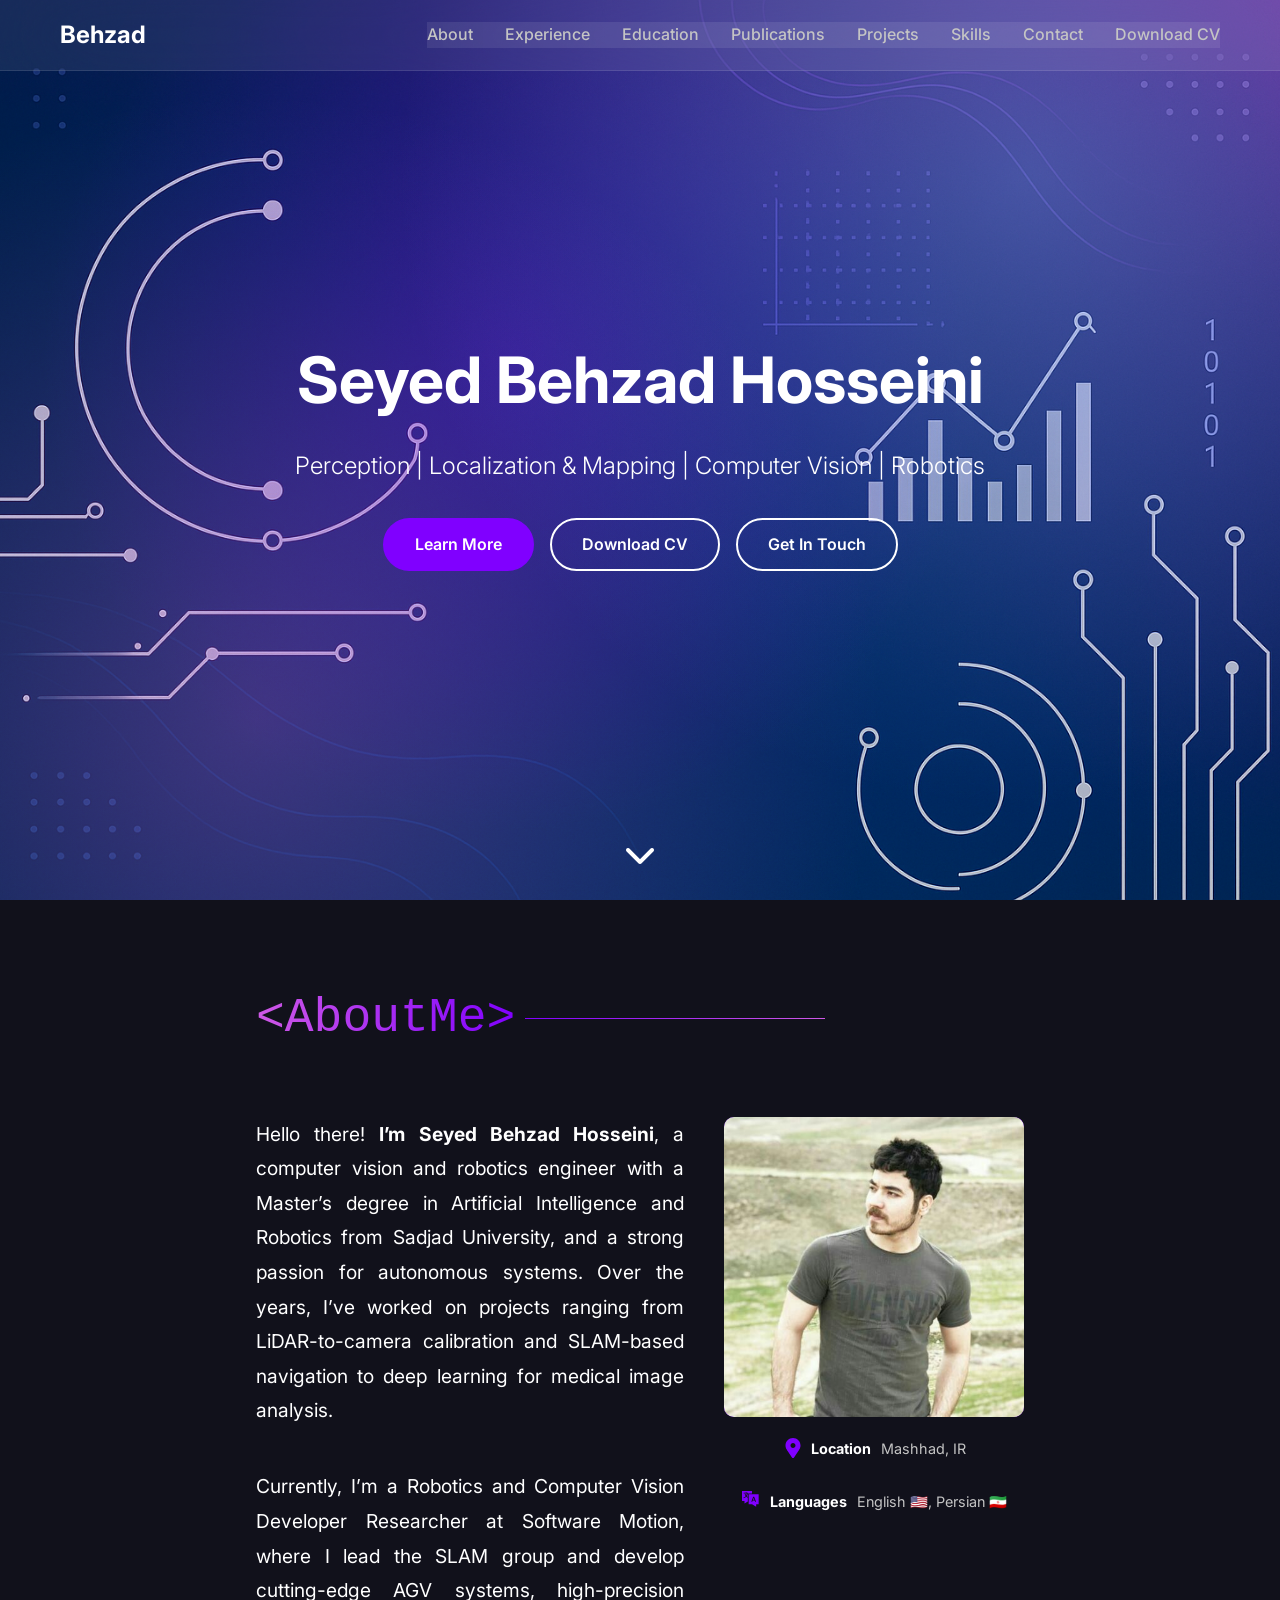
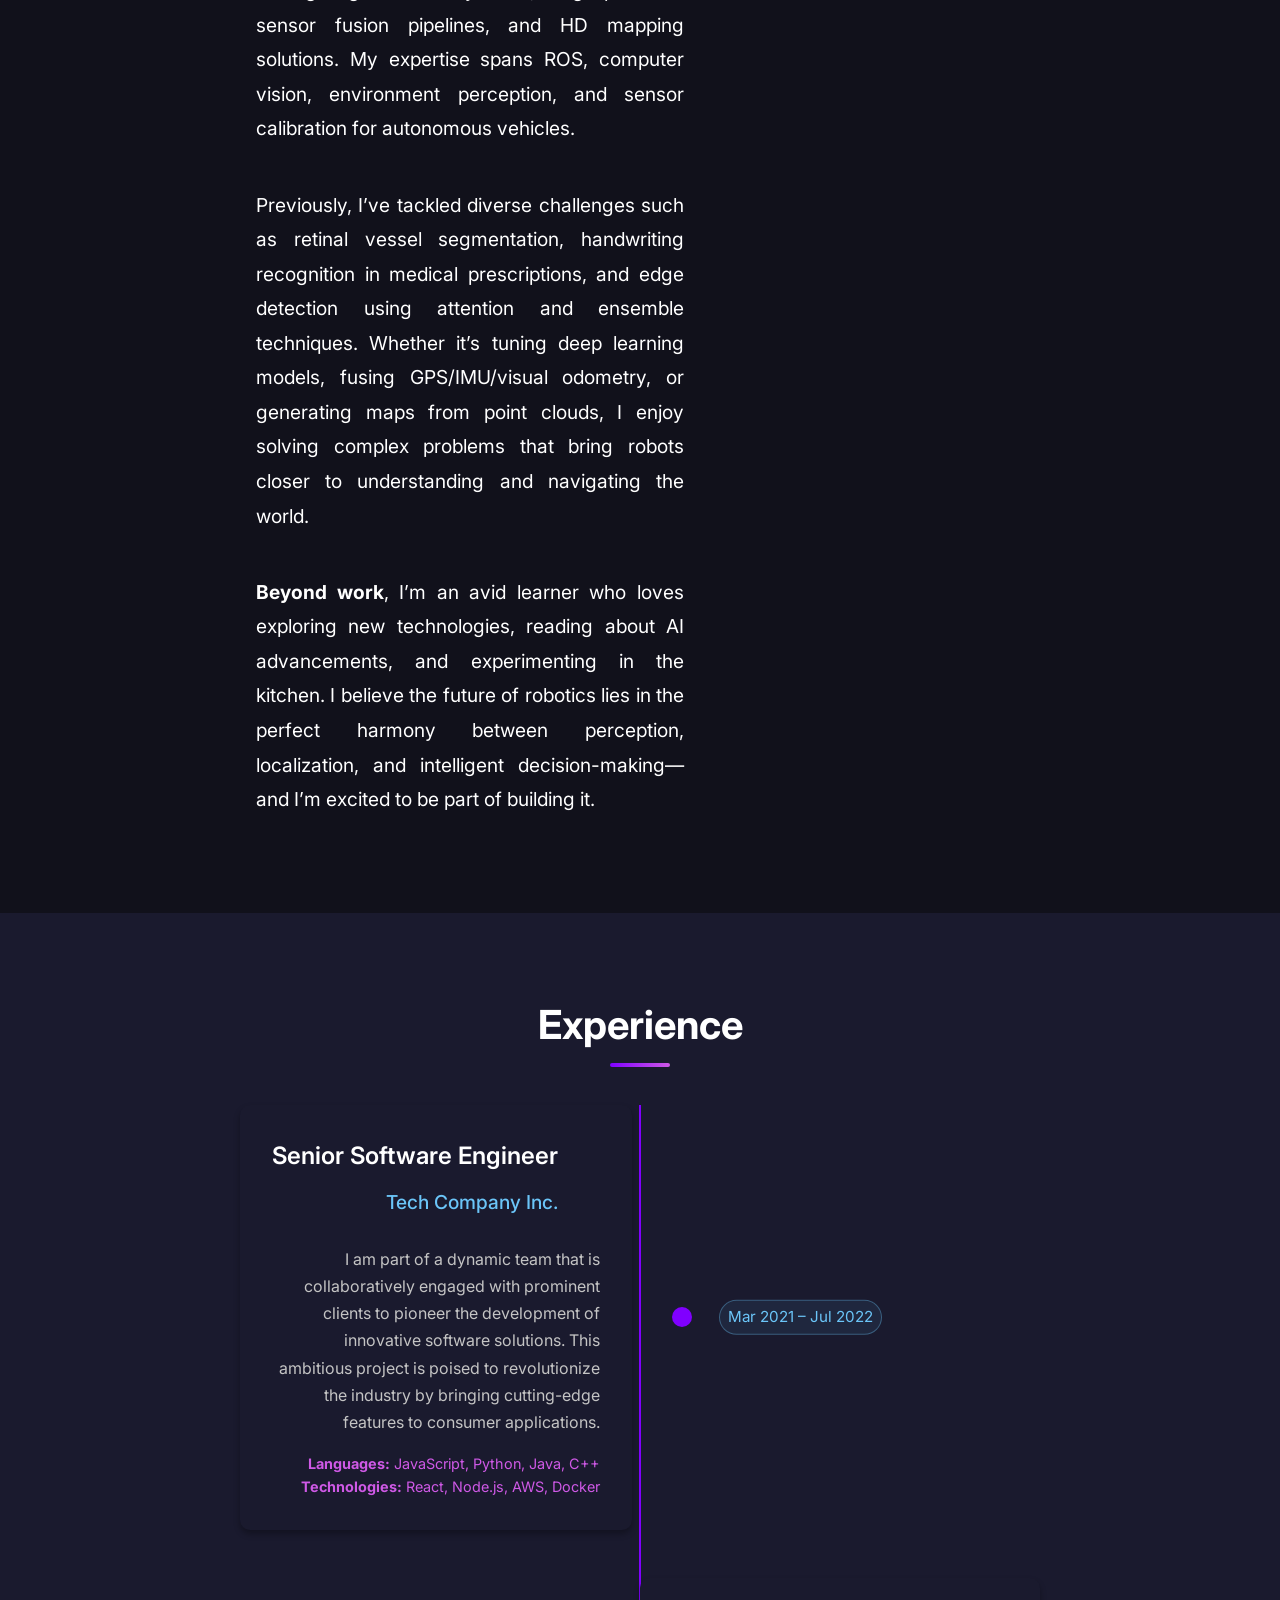
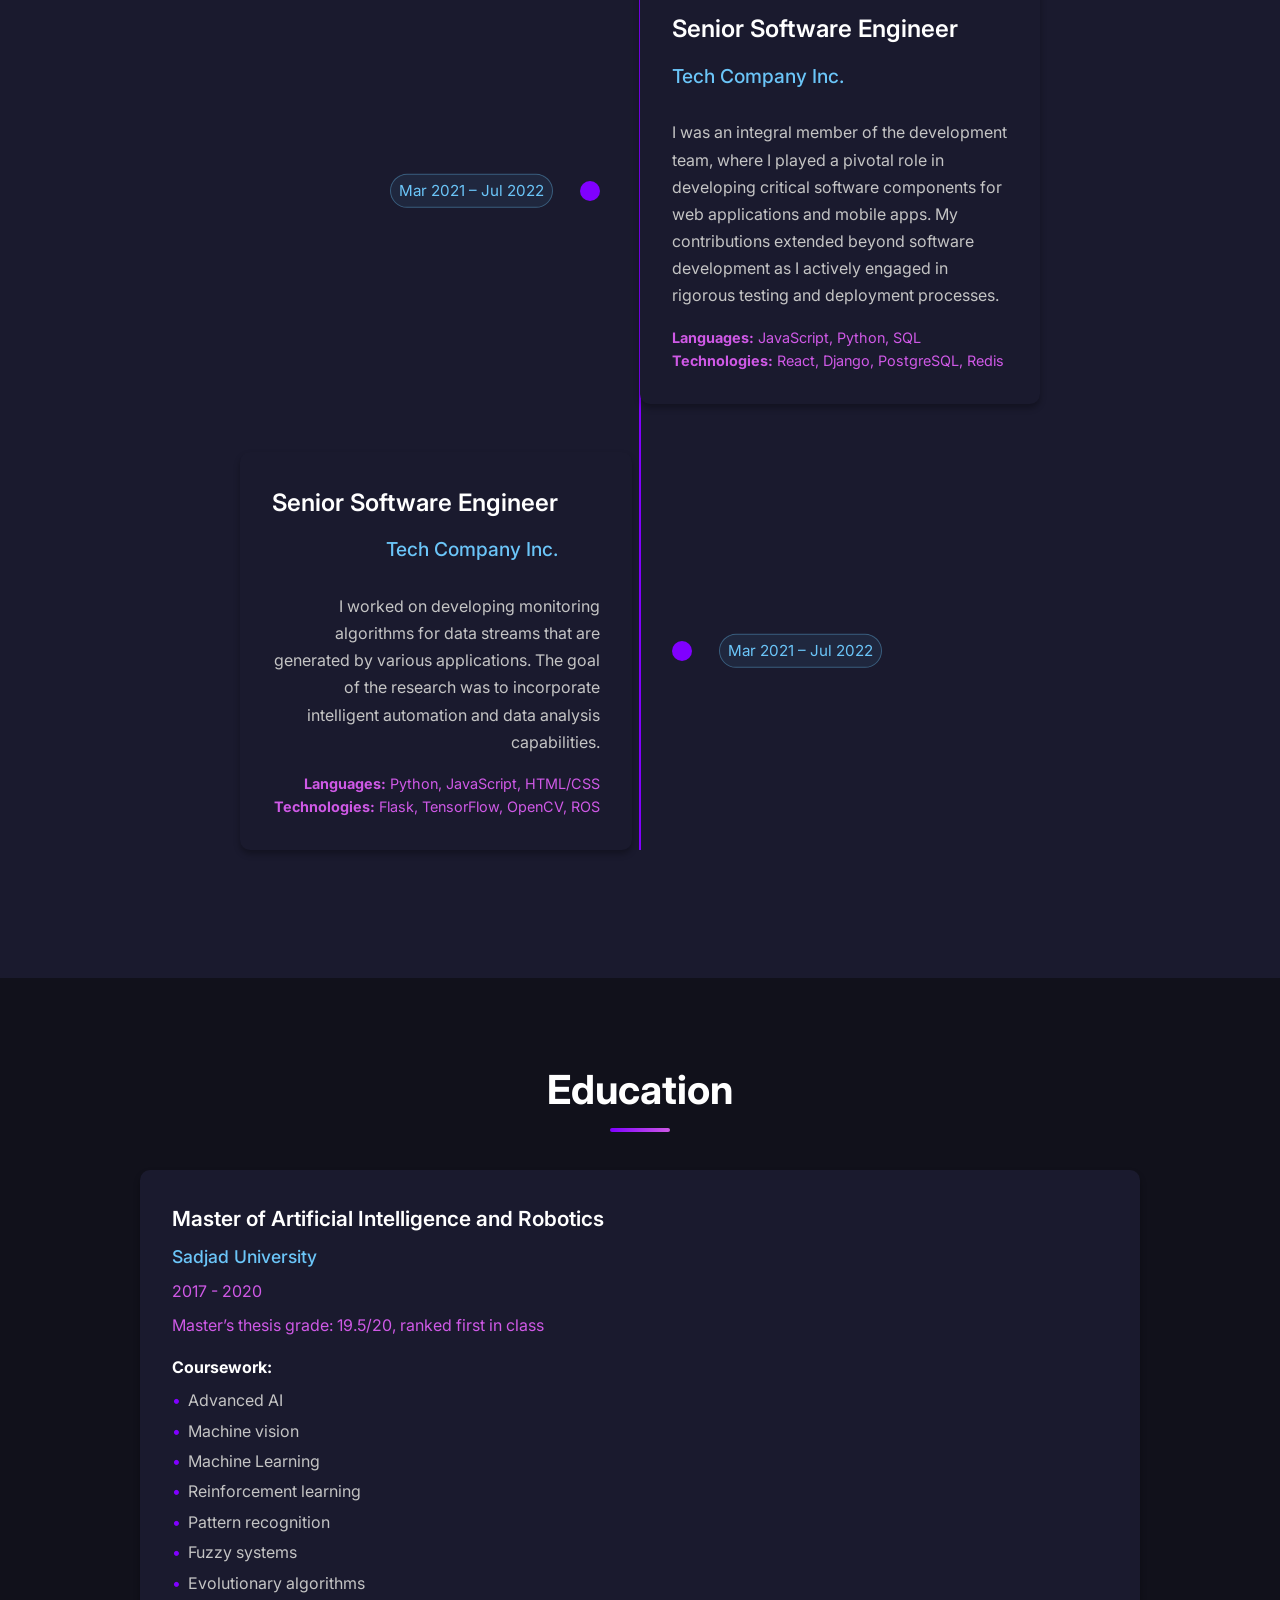
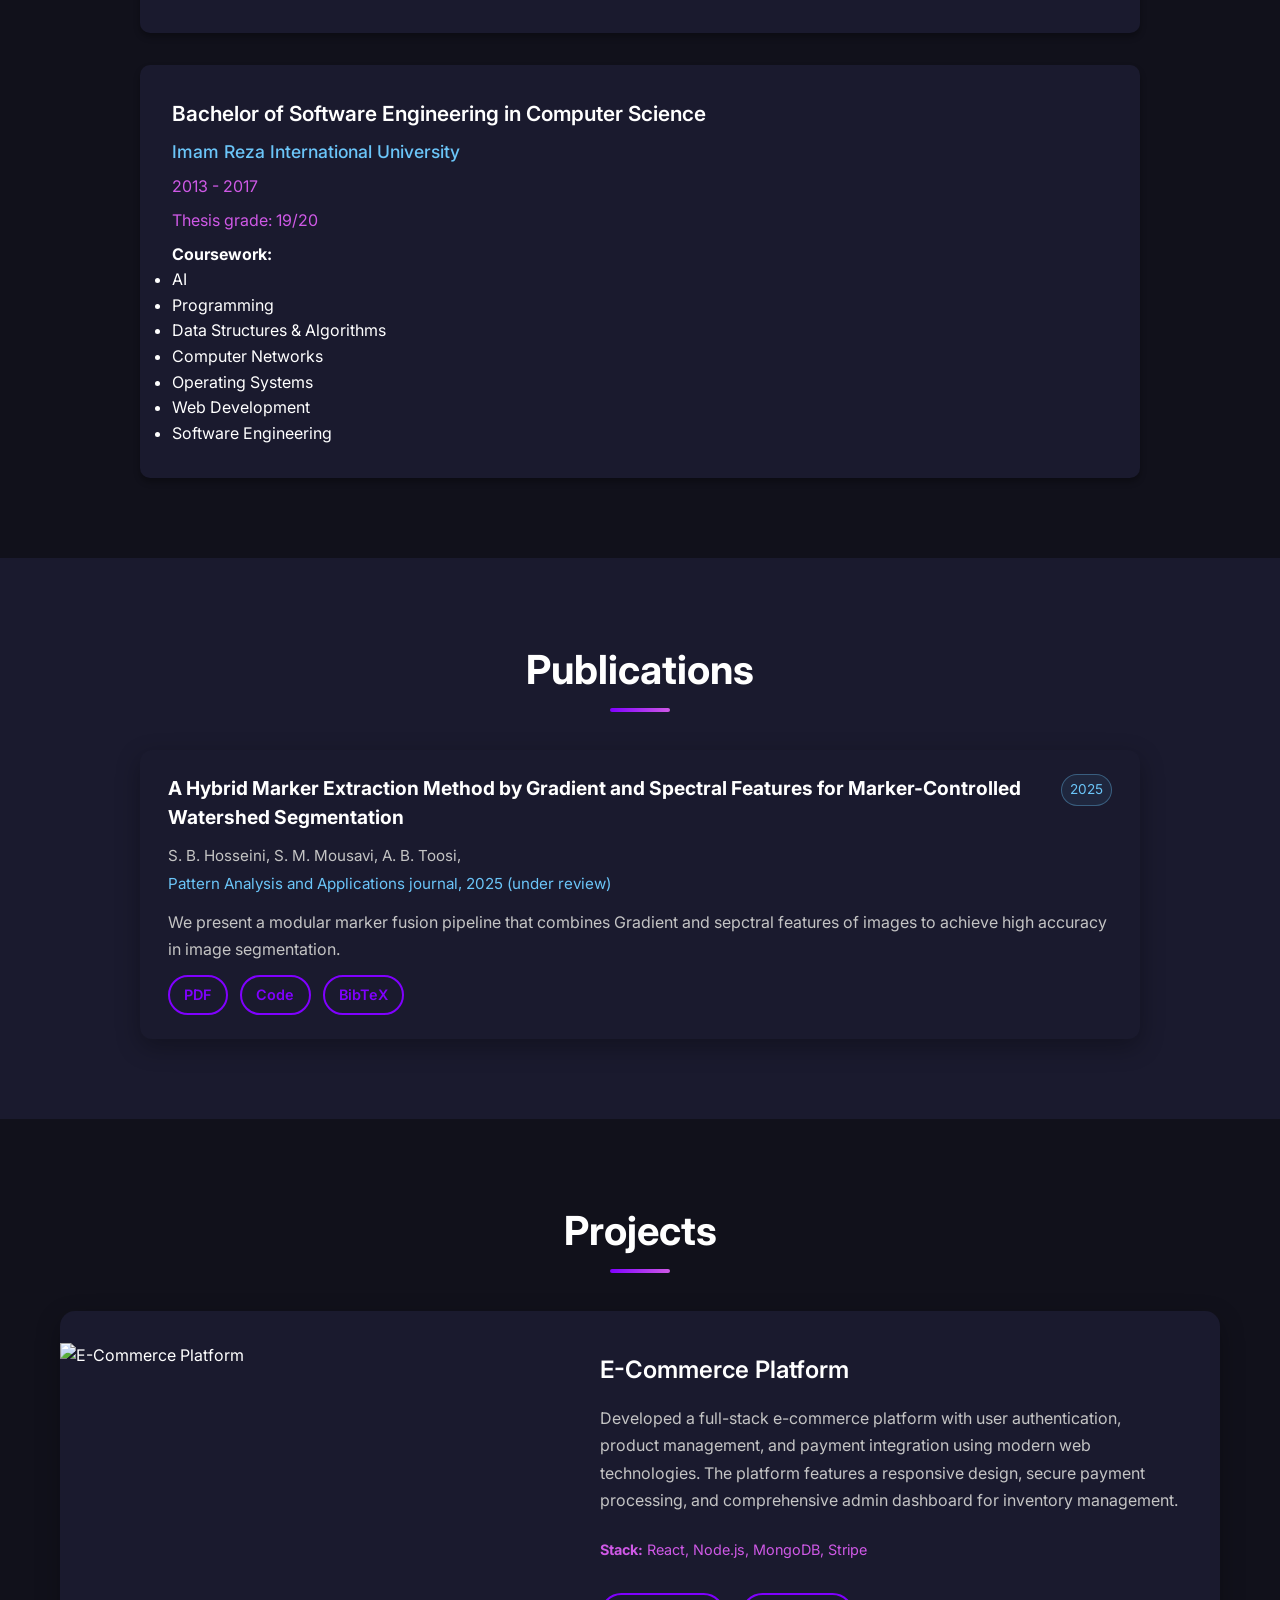
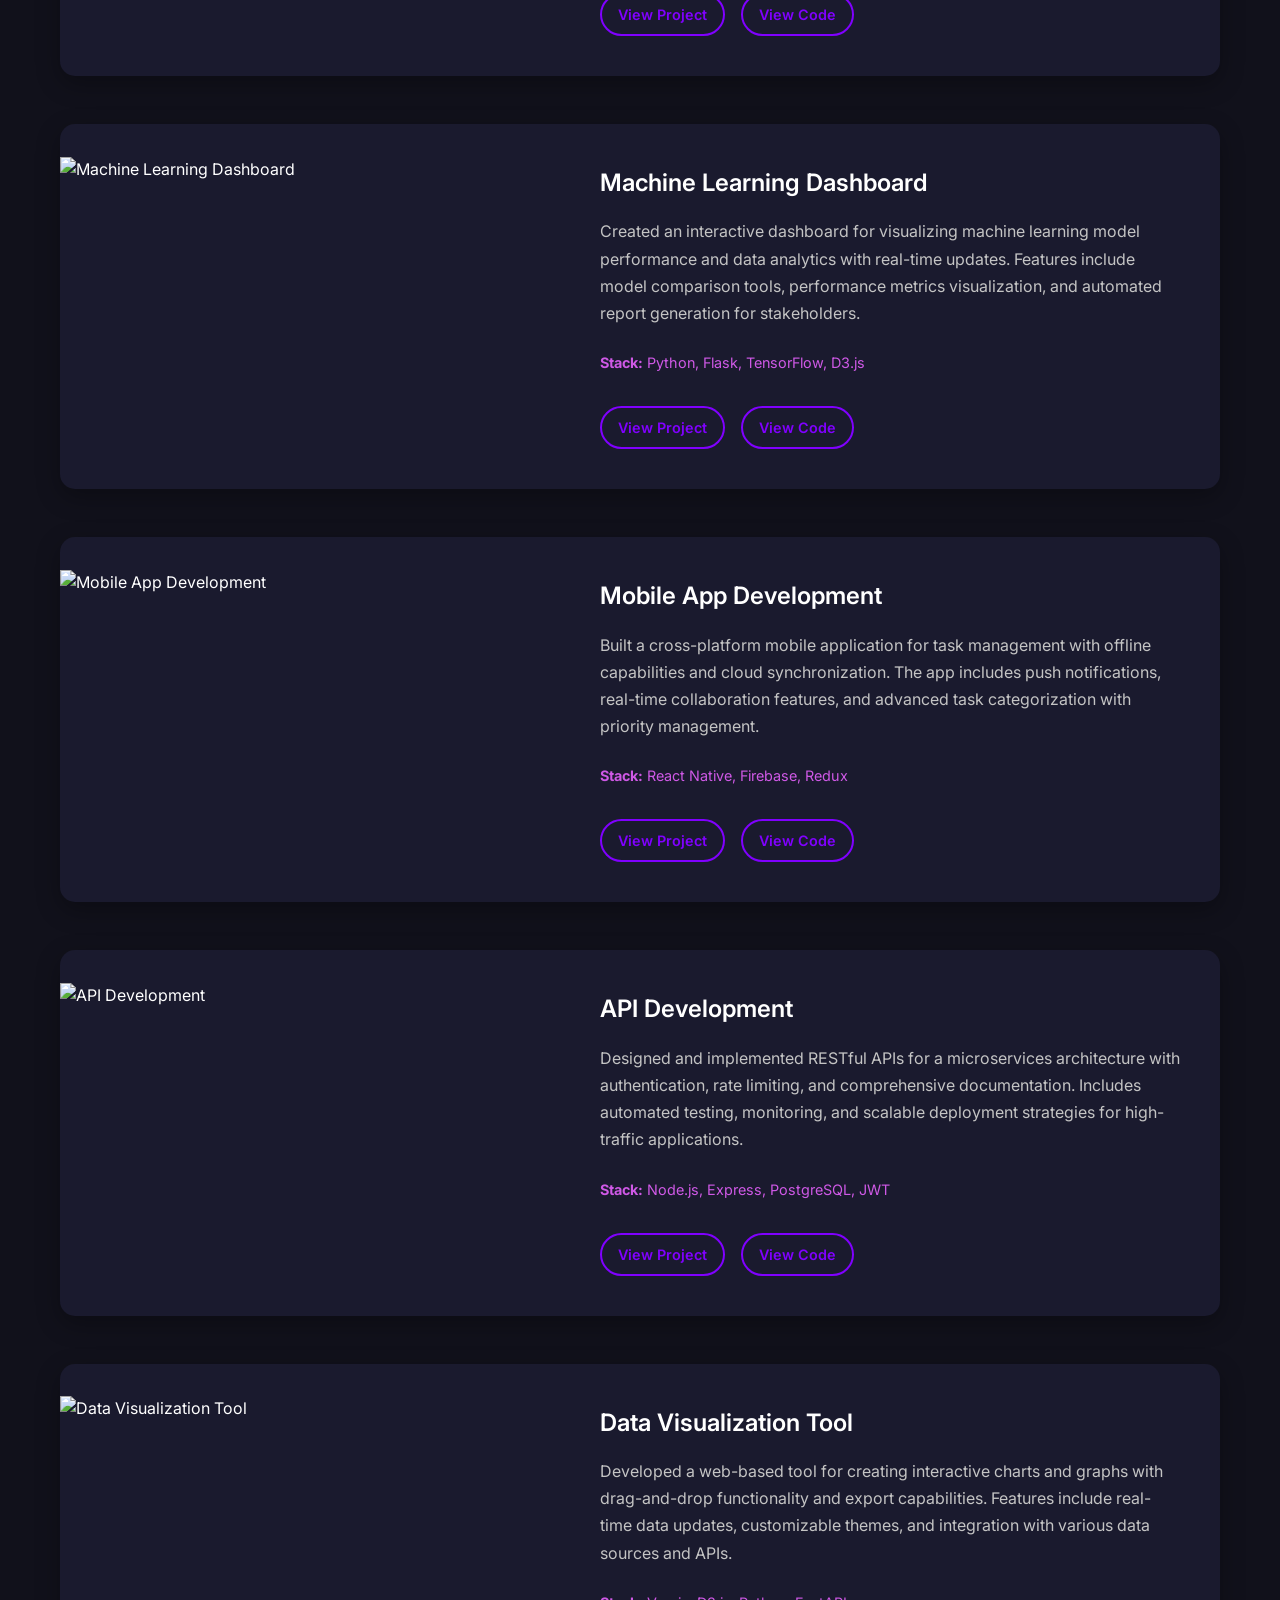
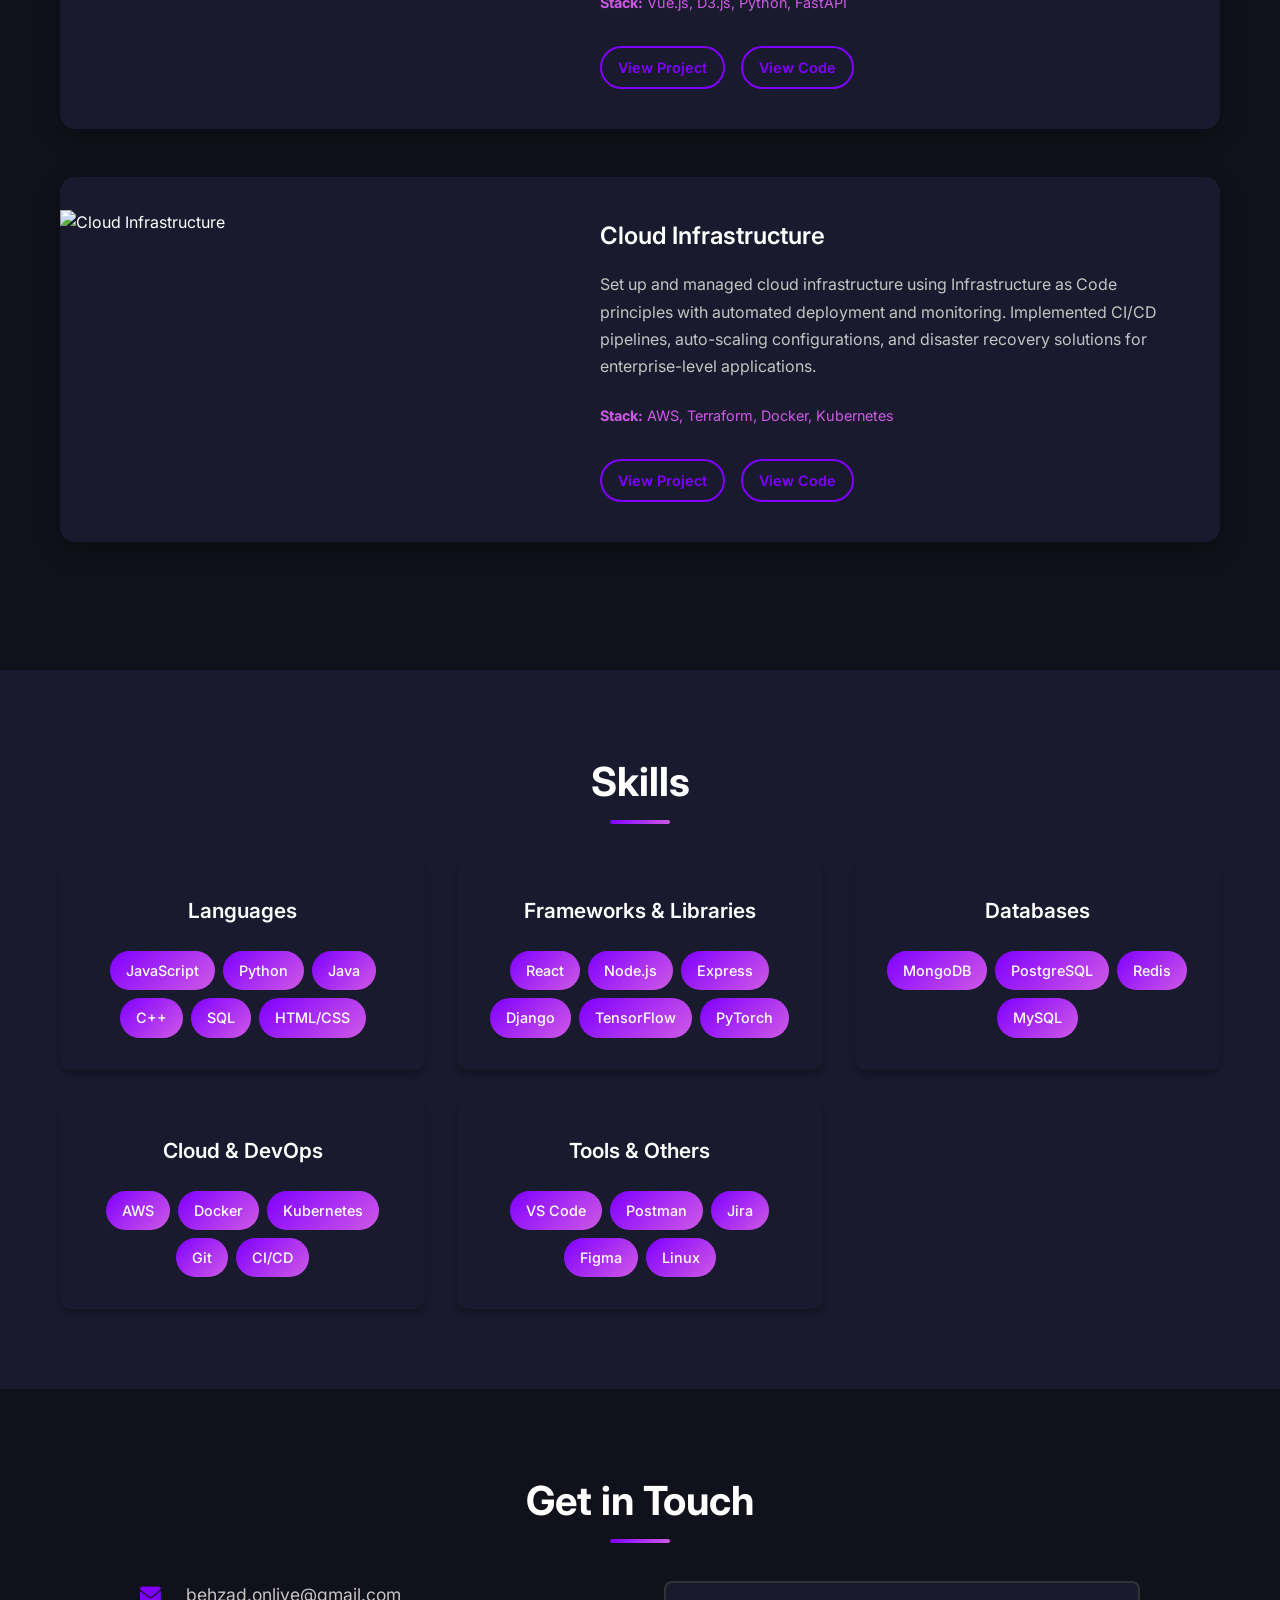
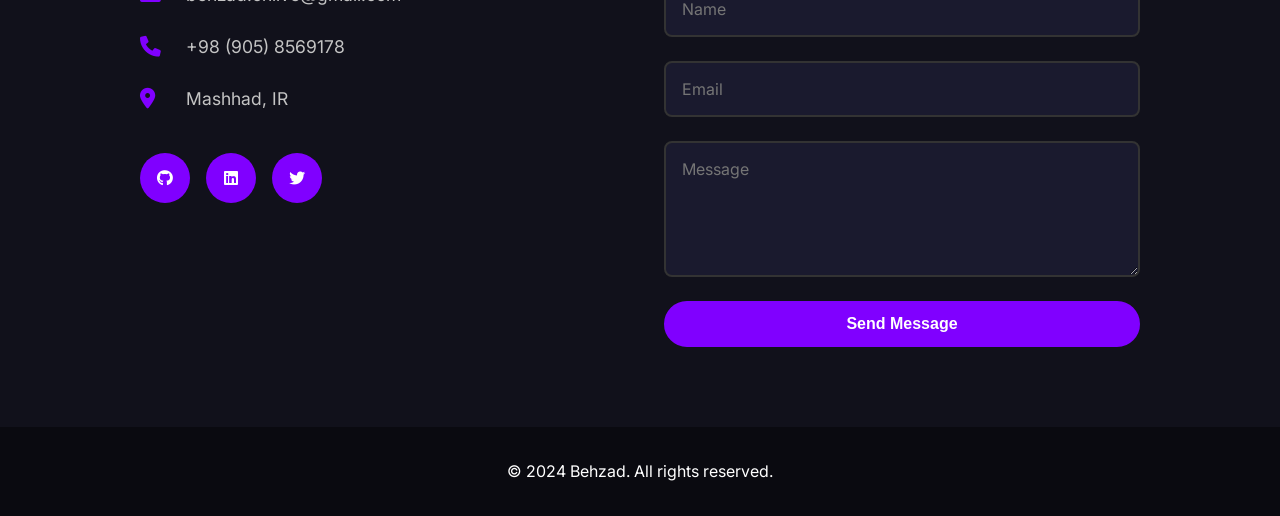
==== commit 6c17edbd: "update" ====
--- a/index.html
+++ b/index.html
@@ -26,6 +26,9 @@
                     <a href="#education" class="nav-link">Education</a>
                 </li>
                 <li class="nav-item">
+                    <a href="#publications" class="nav-link">Publications</a>
+                </li>
+                <li class="nav-item">
                     <a href="#projects" class="nav-link">Projects</a>
                 </li>
                 <li class="nav-item">
@@ -34,6 +37,9 @@
                 <li class="nav-item">
                     <a href="#contact" class="nav-link">Contact</a>
                 </li>
+				<li class="nav-item">
+					<a href="assets/Behzad_CV.pdf" class="nav-link" download>Download CV</a>
+				</li>
             </ul>
             <div class="hamburger">
                 <span class="bar"></span>
@@ -53,9 +59,16 @@
             <h2 class="hero-subtitle">Perception | Localization & Mapping | Computer Vision | Robotics</h2>
             <div class="hero-buttons">
                 <a href="#about" class="btn btn-primary">Learn More</a>
+				<a href="assets/Behzad_CV.pdf" class="btn btn-secondary" download>Download CV</a>
+
                 <a href="#contact" class="btn btn-secondary">Get In Touch</a>
             </div>
-        </div>
+        </div
+	<!-- Scroll Down Arrow -->
+	<a href="#about" class="scroll-down-arrow">
+		<i class="fas fa-chevron-down"></i>
+	</a>
+		
     </section>
 
     <!-- About Section -->
@@ -197,36 +210,71 @@
             <h2 class="section-title">Education</h2>
             <div class="education-grid">
                 <div class="education-item">
-                    <h3 class="degree">Master of Science in Computer Science</h3>
-                    <h4 class="institution">University of Technology</h4>
-                    <p class="duration">2020 - 2022</p>
-                    <p class="gpa">GPA: 3.8/4.0</p>
+                    <h3 class="degree">Master of Artificial Intelligence and Robotics</h3>
+                    <h4 class="institution">Sadjad University</h4>
+                    <p class="duration">2017 - 2020</p>
+                    <p class="gpa">Master’s thesis grade: 19.5/20, ranked first in class</p>
                     <div class="coursework">
                         <strong>Coursework:</strong>
                         <ul>
-                            <li>Advanced Algorithms</li>
+                            <li>Advanced AI</li>
+							<li>Machine vision</li>
                             <li>Machine Learning</li>
-                            <li>Database Systems</li>
-                            <li>Software Engineering</li>
+							<li> Reinforcement learning</li>
+							<li>Pattern recognition</li>
+                            <li>Fuzzy systems</li>
+							<li>Evolutionary algorithms</li>
                         </ul>
                     </div>
                 </div>
 
                 <div class="education-item">
-                    <h3 class="degree">Bachelor of Science in Computer Science</h3>
-                    <h4 class="institution">State University</h4>
-                    <p class="duration">2016 - 2020</p>
-                    <p class="gpa">GPA: 3.7/4.0</p>
-                    <div class="coursework">
+                    <h3 class="degree">Bachelor of Software Engineering in Computer Science</h3>
+                    <h4 class="institution">Imam Reza International University</h4>
+                    <p class="duration">2013 - 2017</p>
+                    <p class="gpa">Thesis grade: 19/20</p>
+                    <div class="some of courseworks">
                         <strong>Coursework:</strong>
                         <ul>
+							<li>AI</li>
+							<li>Programming</li>
                             <li>Data Structures & Algorithms</li>
                             <li>Computer Networks</li>
                             <li>Operating Systems</li>
                             <li>Web Development</li>
+							<li>Software Engineering</li>
                         </ul>
                     </div>
                 </div>
+            </div>
+        </div>
+    </section>
+
+    <!-- Publications Section -->
+    <section id="publications" class="section">
+        <div class="container">
+            <h2 class="section-title">Publications</h2>
+
+            <div class="publications-list">
+                <!-- Publication item -->
+                <article class="pub-card">
+                    <div class="pub-header">
+                        <h3 class="pub-title">A Hybrid Marker Extraction Method by Gradient and Spectral Features for Marker-Controlled Watershed Segmentation</h3>
+                        <span class="pub-badge">2025</span>
+                    </div>
+                    <p class="pub-authors">S. B. Hosseini, S. M. Mousavi, A. B. Toosi,</p>
+                    <p class="pub-venue">Pattern Analysis and Applications journal, 2025 (under review)</p>
+                    <p class="pub-abstract">
+                        We present a modular marker fusion pipeline that combines Gradient and sepctral features of images to achieve high accuracy in image segmentation.
+                    </p>
+                    <div class="pub-actions">
+                        <a class="pub-link" href="#" target="_blank" rel="noopener">PDF</a>
+                        <a class="pub-link" href="#" target="_blank" rel="noopener">Code</a>
+                        <a class="pub-link" href="#" target="_blank" rel="noopener">BibTeX</a>
+                    </div>
+                </article>
+
+                <!-- Add more pub-card blocks as needed -->
             </div>
         </div>
     </section>
@@ -442,19 +490,19 @@
                 <div class="contact-info">
                     <div class="contact-item">
                         <i class="fas fa-envelope"></i>
-                        <span>behzad@example.com</span>
+                        <span>behzad.onlive@gmail.com</span>
                     </div>
                     <div class="contact-item">
                         <i class="fas fa-phone"></i>
-                        <span>+1 (555) 123-4567</span>
+                        <span>+98 (905) 8569178</span>
                     </div>
                     <div class="contact-item">
                         <i class="fas fa-map-marker-alt"></i>
-                        <span>San Francisco, CA</span>
+                        <span>Mashhad, IR</span>
                     </div>
                     <div class="social-links">
-                        <a href="#" class="social-link"><i class="fab fa-github"></i></a>
-                        <a href="#" class="social-link"><i class="fab fa-linkedin"></i></a>
+                        <a href="https://github.com/sbehzadh9" class="social-link"><i class="fab fa-github"></i></a>
+                        <a href="www.linkedin.com/in/seyed-behzad-hosseini9" class="social-link"><i class="fab fa-linkedin"></i></a>
                         <a href="#" class="social-link"><i class="fab fa-twitter"></i></a>
                     </div>
                 </div>
--- a/styles.css
+++ b/styles.css
@@ -136,7 +136,9 @@
     width: 100%;
     height: 100%;
     z-index: 1;
-}
+    background: url('imgs/header.png') center center / cover no-repeat;
+}
+
 
 .animated-bg {
     width: 100%;
@@ -274,7 +276,7 @@
     align-items: center;
     justify-content: center;
     flex-direction: column;
-    padding: 80px 0;
+    padding: 0px 0;
 }
 
 .about-section {
@@ -1119,4 +1121,135 @@
     display: inline-block;
     margin-bottom: 0.5rem;
   }
-}+}
+
+/* Publications Section */
+.publications-list {
+  display: grid;
+  grid-template-columns: 1fr;
+  gap: 1.5rem;
+  max-width: 1000px;
+  margin: 0 auto;
+}
+
+.pub-card {
+  background: #1a1a2e;
+  border-radius: 12px;
+  box-shadow: 0 8px 25px rgba(0,0,0,0.3);
+  padding: 1.5rem 1.75rem;
+  transition: transform 0.2s ease, box-shadow 0.2s ease;
+}
+
+.pub-card:hover {
+  transform: translateY(-4px);
+  box-shadow: 0 16px 35px rgba(0,0,0,0.35);
+}
+
+.pub-header {
+  display: flex;
+  align-items: flex-start;
+  justify-content: space-between;
+  gap: 1rem;
+  margin-bottom: 0.75rem;
+}
+
+.pub-title {
+  color: #fff;
+  font-size: 1.2rem;
+  line-height: 1.5;
+  margin: 0;
+}
+
+.pub-badge {
+  color: #6bc5f8;
+  border: 1px solid rgba(107,197,248,0.35);
+  background: rgba(107,197,248,0.08);
+  border-radius: 999px;
+  padding: 0.25rem 0.5rem;
+  font-size: 0.85rem;
+  white-space: nowrap;
+  height: fit-content;
+}
+
+.pub-badge-secondary {
+  color: #cf59e6;
+  border-color: rgba(207,89,230,0.35);
+  background: rgba(207,89,230,0.08);
+}
+
+.pub-authors {
+  color: #c4c4c4;
+  margin: 0 0 0.25rem;
+  font-size: 0.95rem;
+}
+
+.pub-venue {
+  color: #6bc5f8;
+  margin: 0 0 0.75rem;
+  font-size: 0.95rem;
+}
+
+.pub-abstract {
+  color: #c4c4c4;
+  margin: 0 0 0.75rem;
+  line-height: 1.7;
+}
+
+.pub-actions {
+  display: flex;
+  gap: 0.75rem;
+}
+
+.pub-link {
+  color: #8000ff;
+  text-decoration: none;
+  font-weight: 600;
+  padding: 0.4rem 0.9rem;
+  border: 2px solid #8000ff;
+  border-radius: 999px;
+  font-size: 0.9rem;
+  transition: all 0.2s ease;
+}
+
+.pub-link:hover {
+  background: #8000ff;
+  color: #fff;
+  transform: translateY(-2px);
+}
+
+@media (max-width: 768px) {
+  .publications-list {
+    gap: 1rem;
+  }
+  .pub-title {
+    font-size: 1.05rem;
+  }
+}
+
+.scroll-down-arrow {
+    position: absolute;
+    bottom: 20px;
+    left: 50%;
+    transform: translateX(-50%);
+    font-size: 2rem;
+    color: white;
+    z-index: 3;
+    animation: bounce 2s infinite;
+    text-decoration: none;
+}
+
+.scroll-down-arrow:hover {
+    color: #8000ff; 
+}
+
+@keyframes bounce {
+    0%, 20%, 50%, 80%, 100% {
+        transform: translate(-60%, 0);
+    }
+    40% {
+        transform: translate(-60%, -10px);
+    }
+    60% {
+        transform: translate(-60%, -5px);
+    }
+}
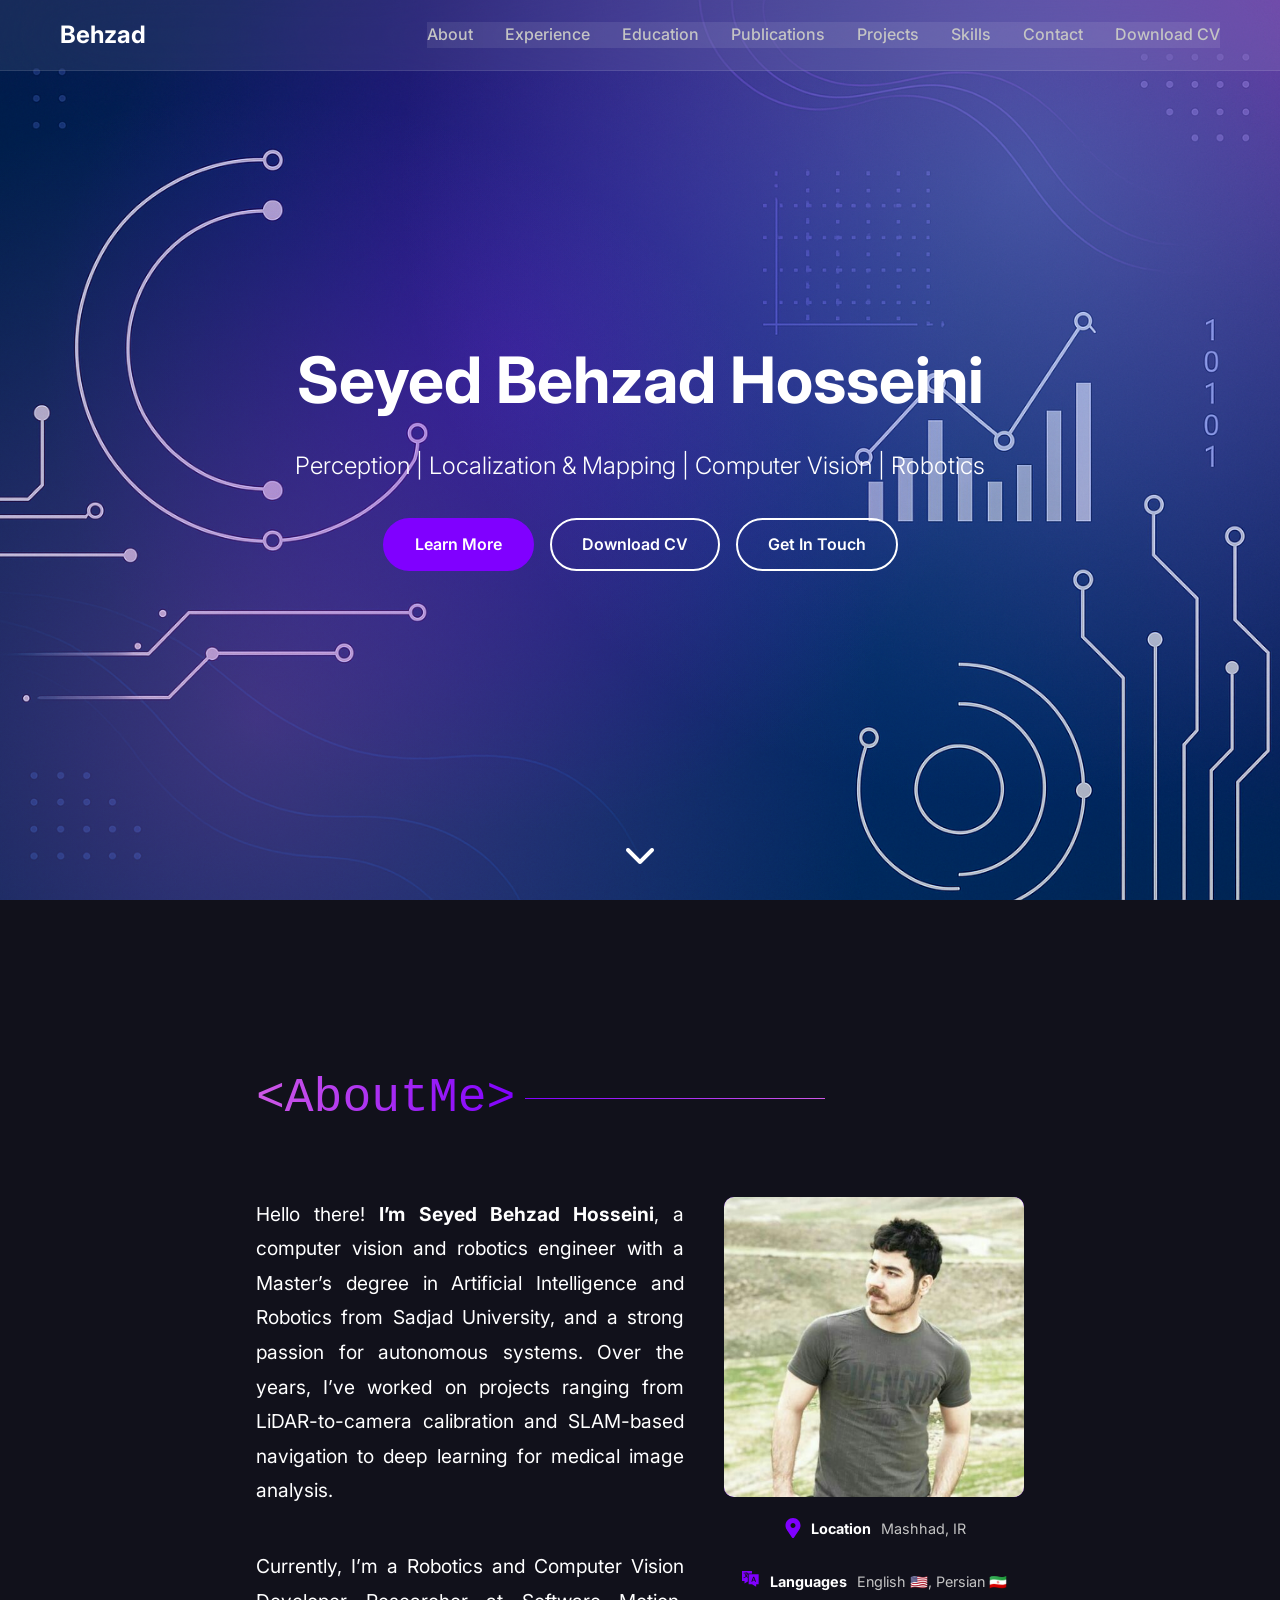
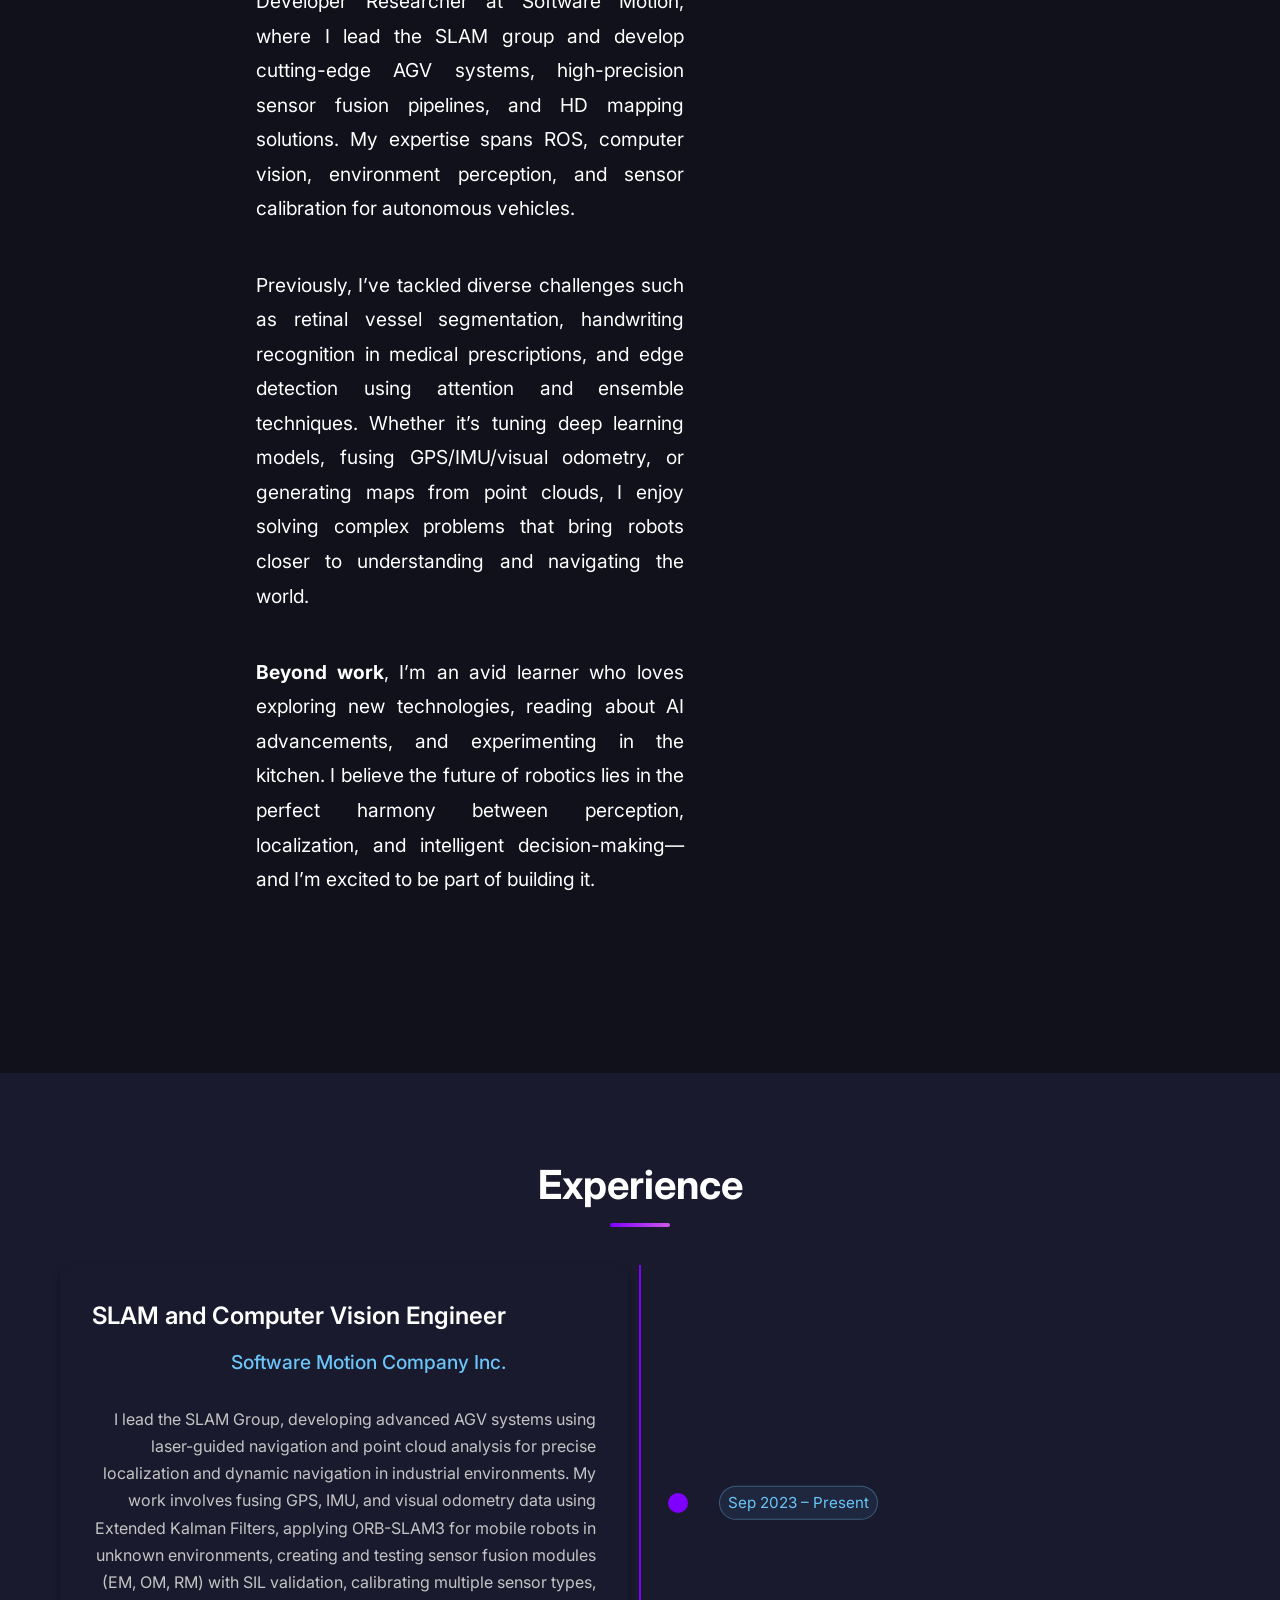
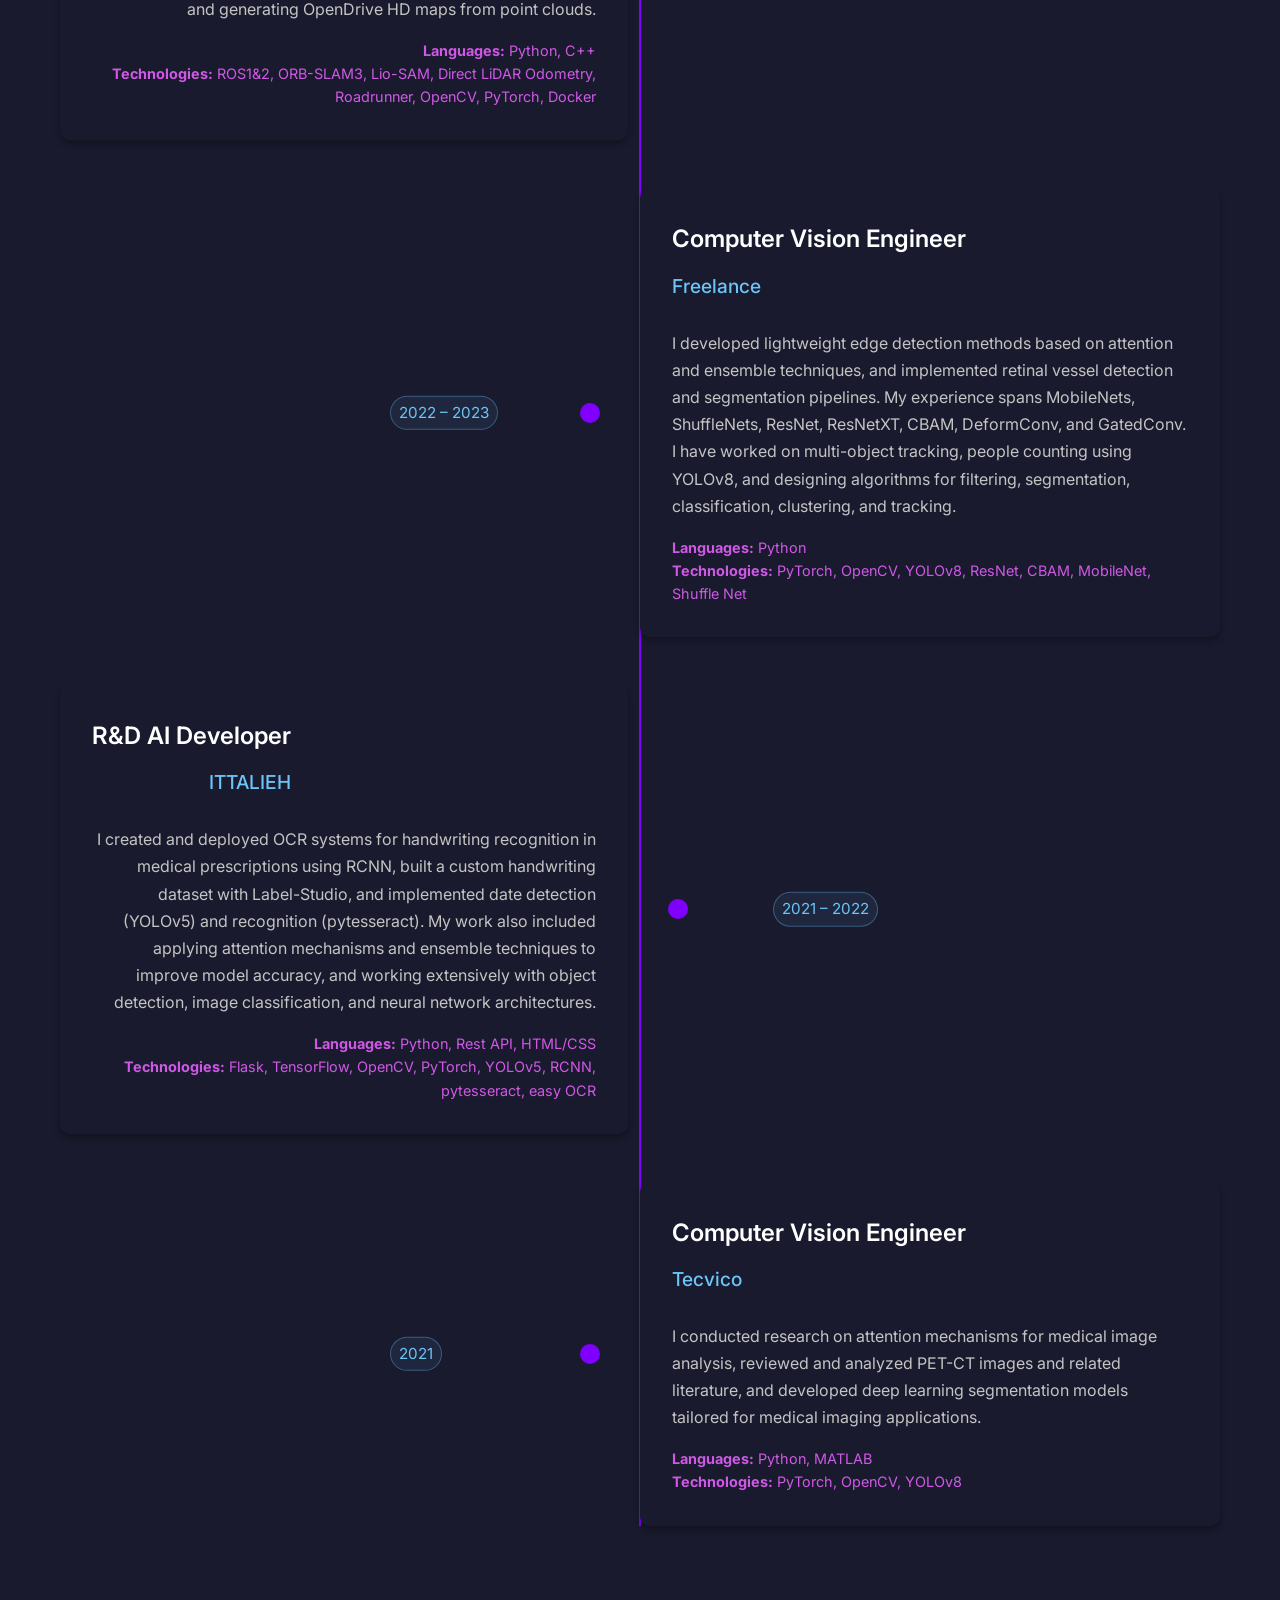
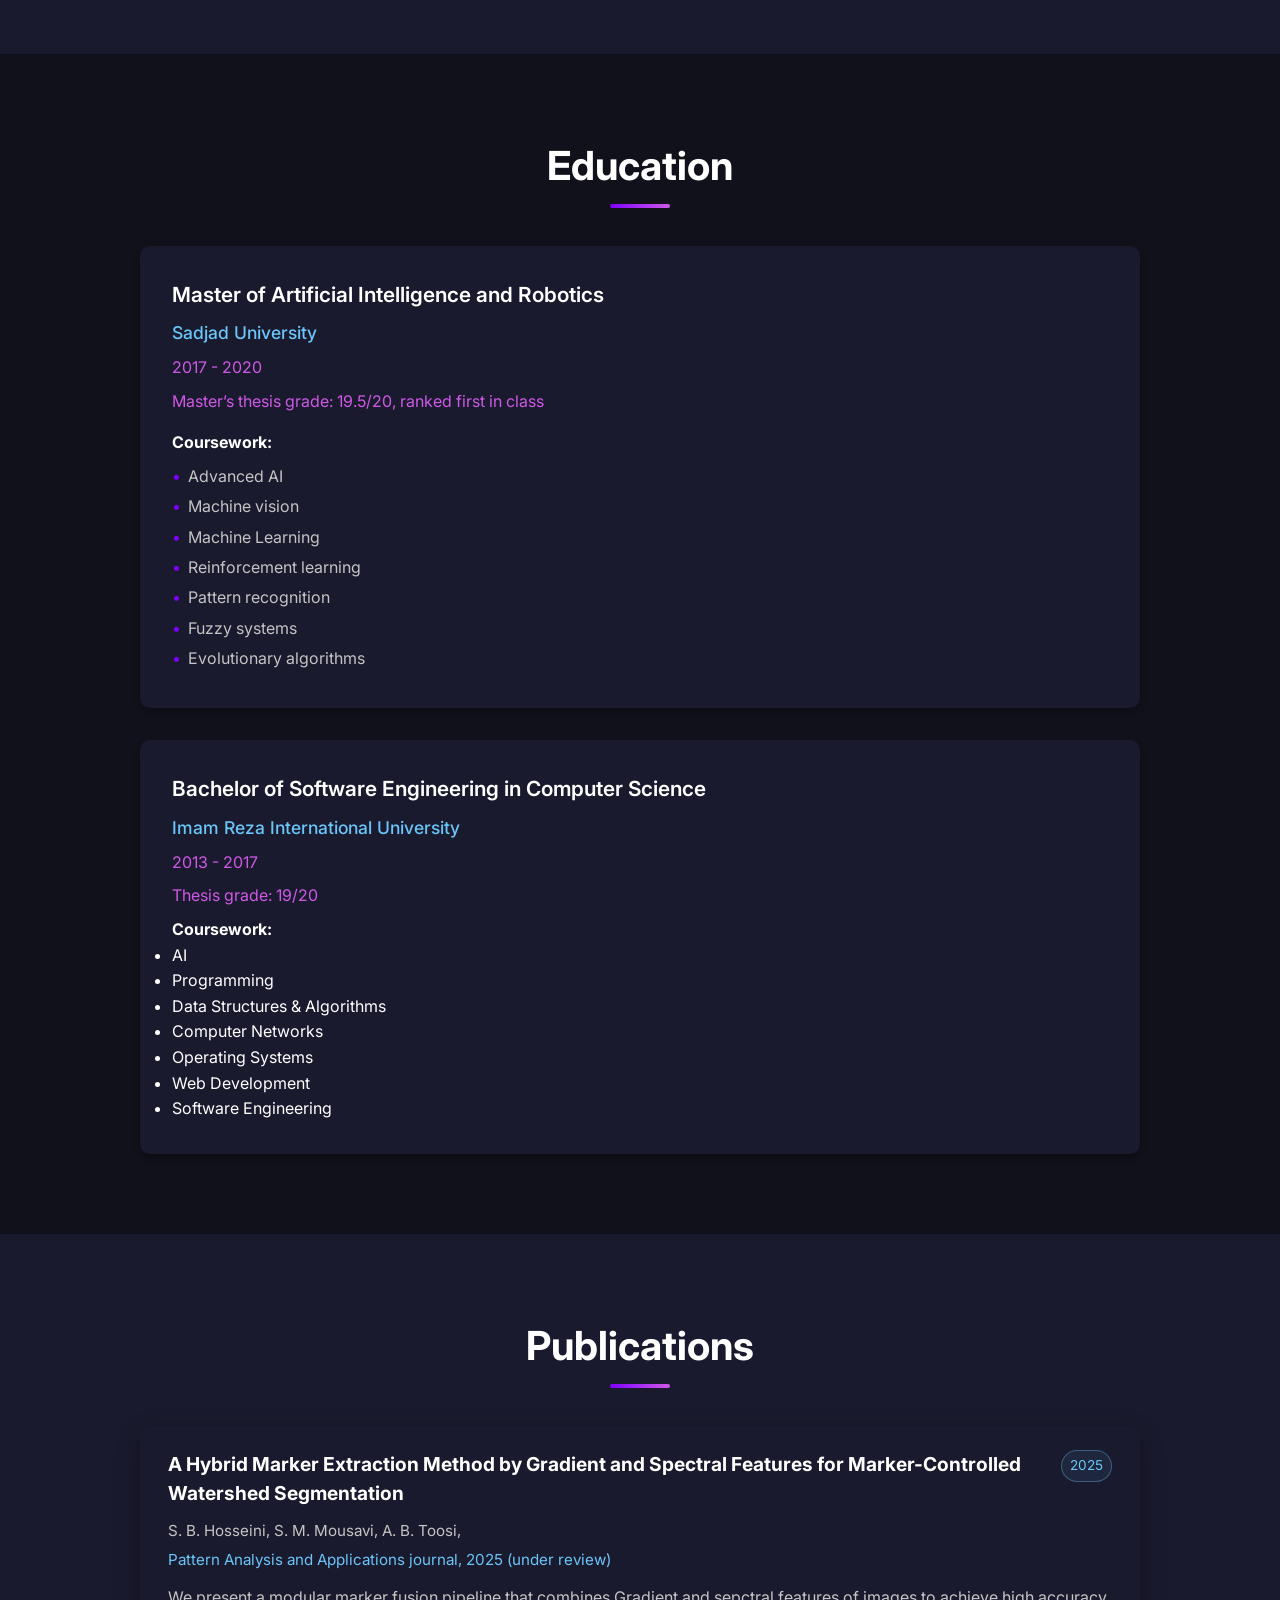
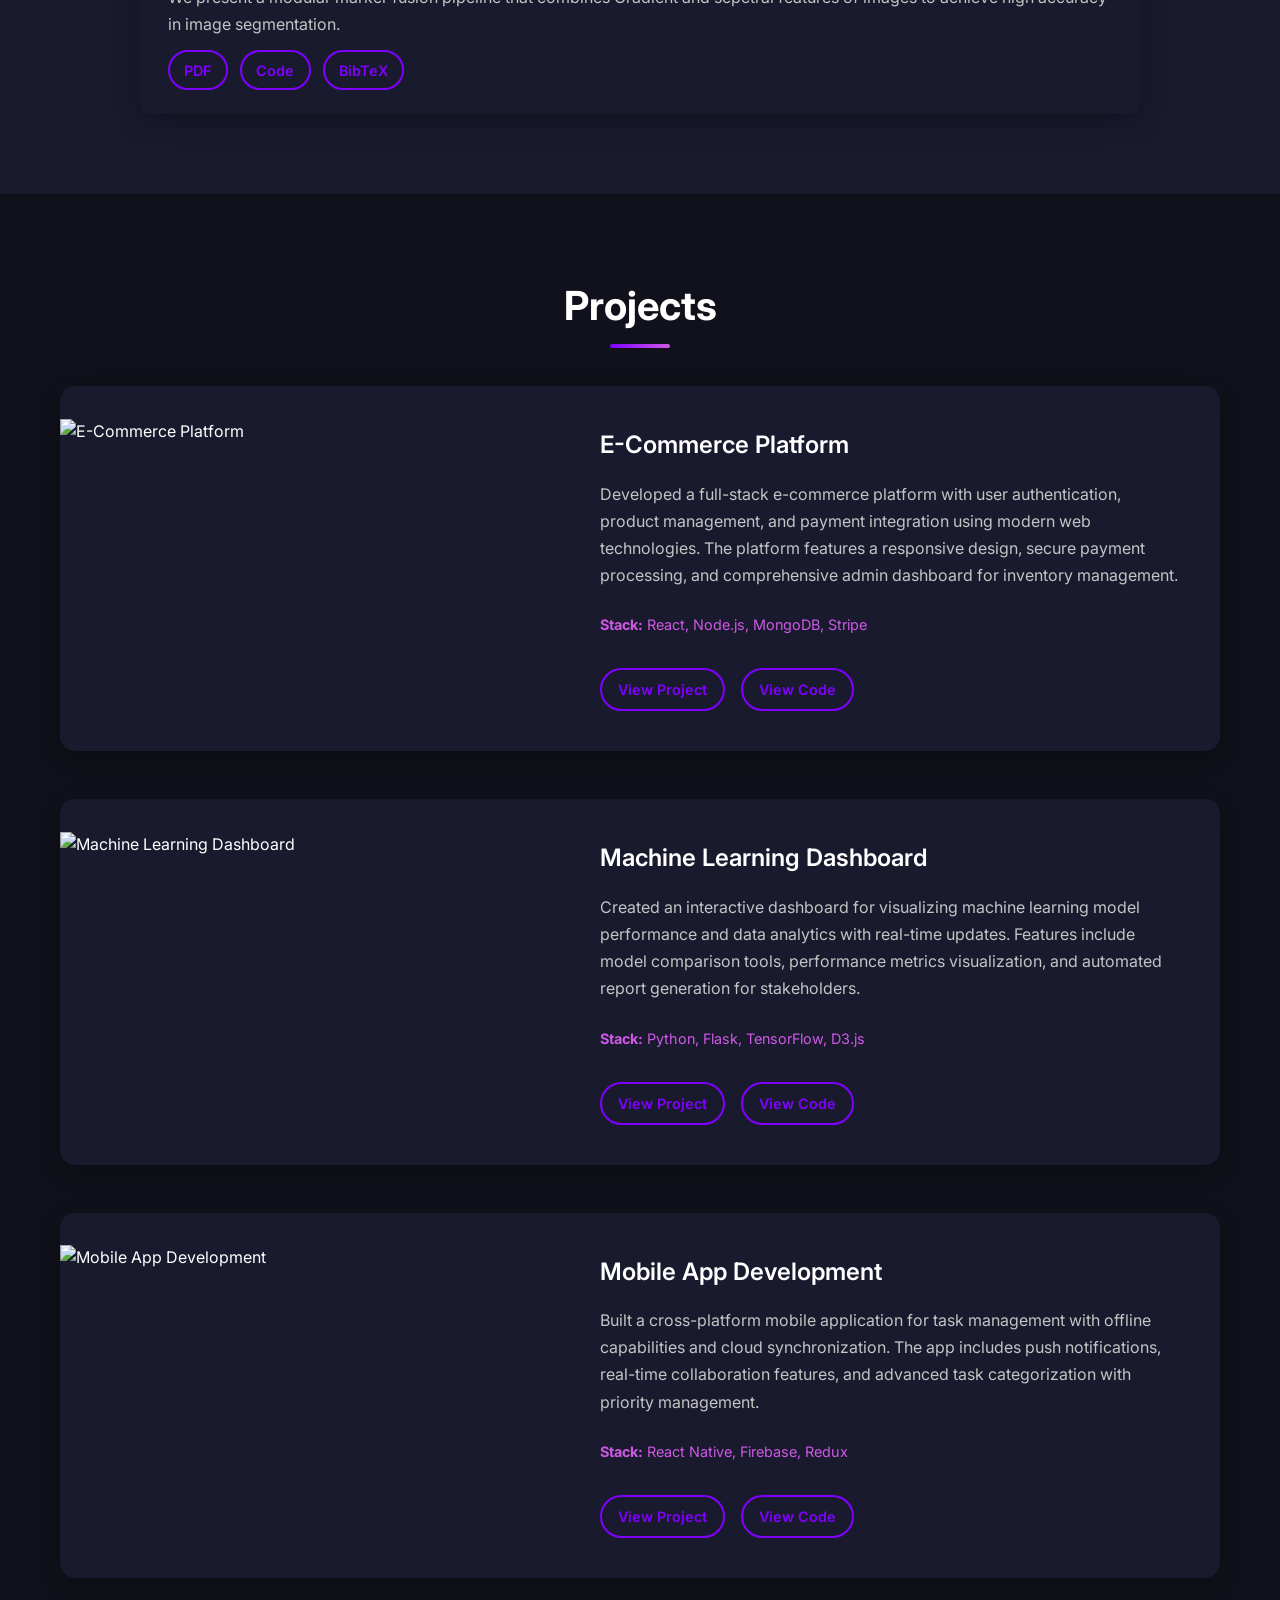
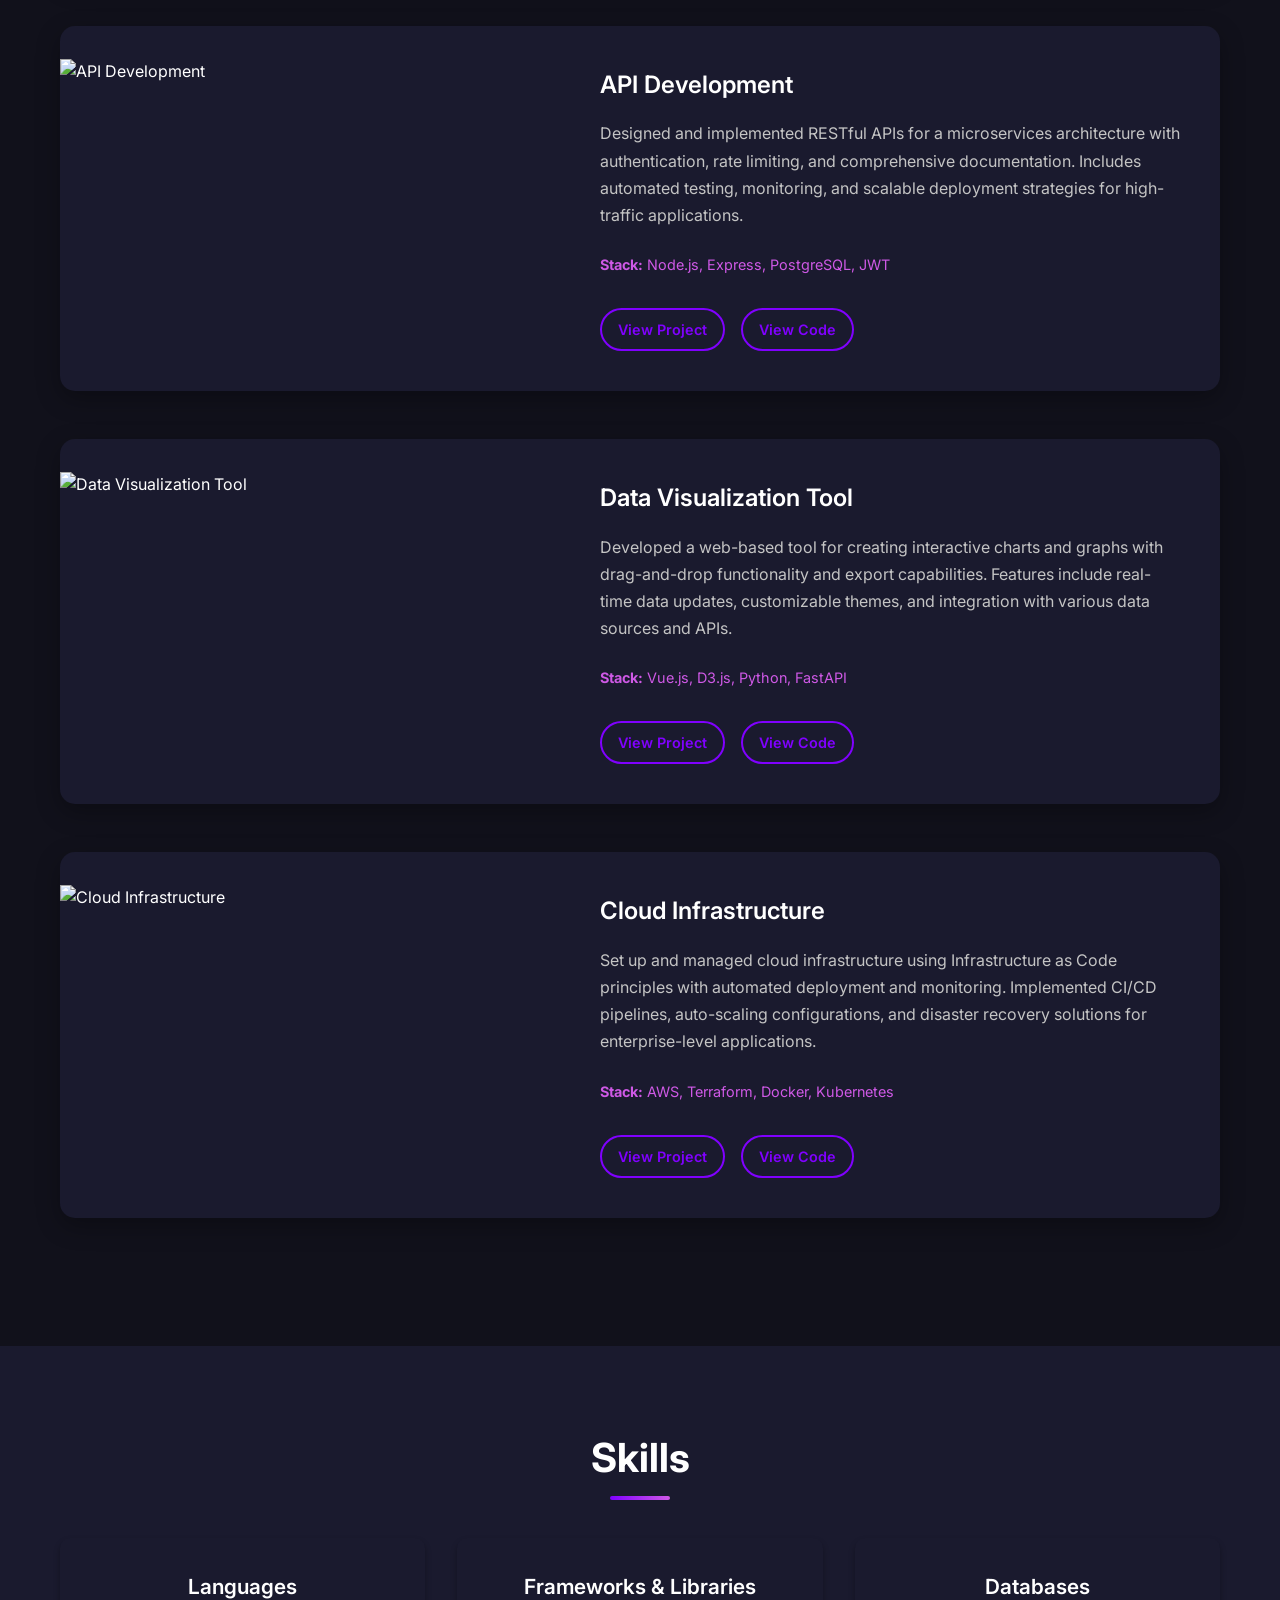
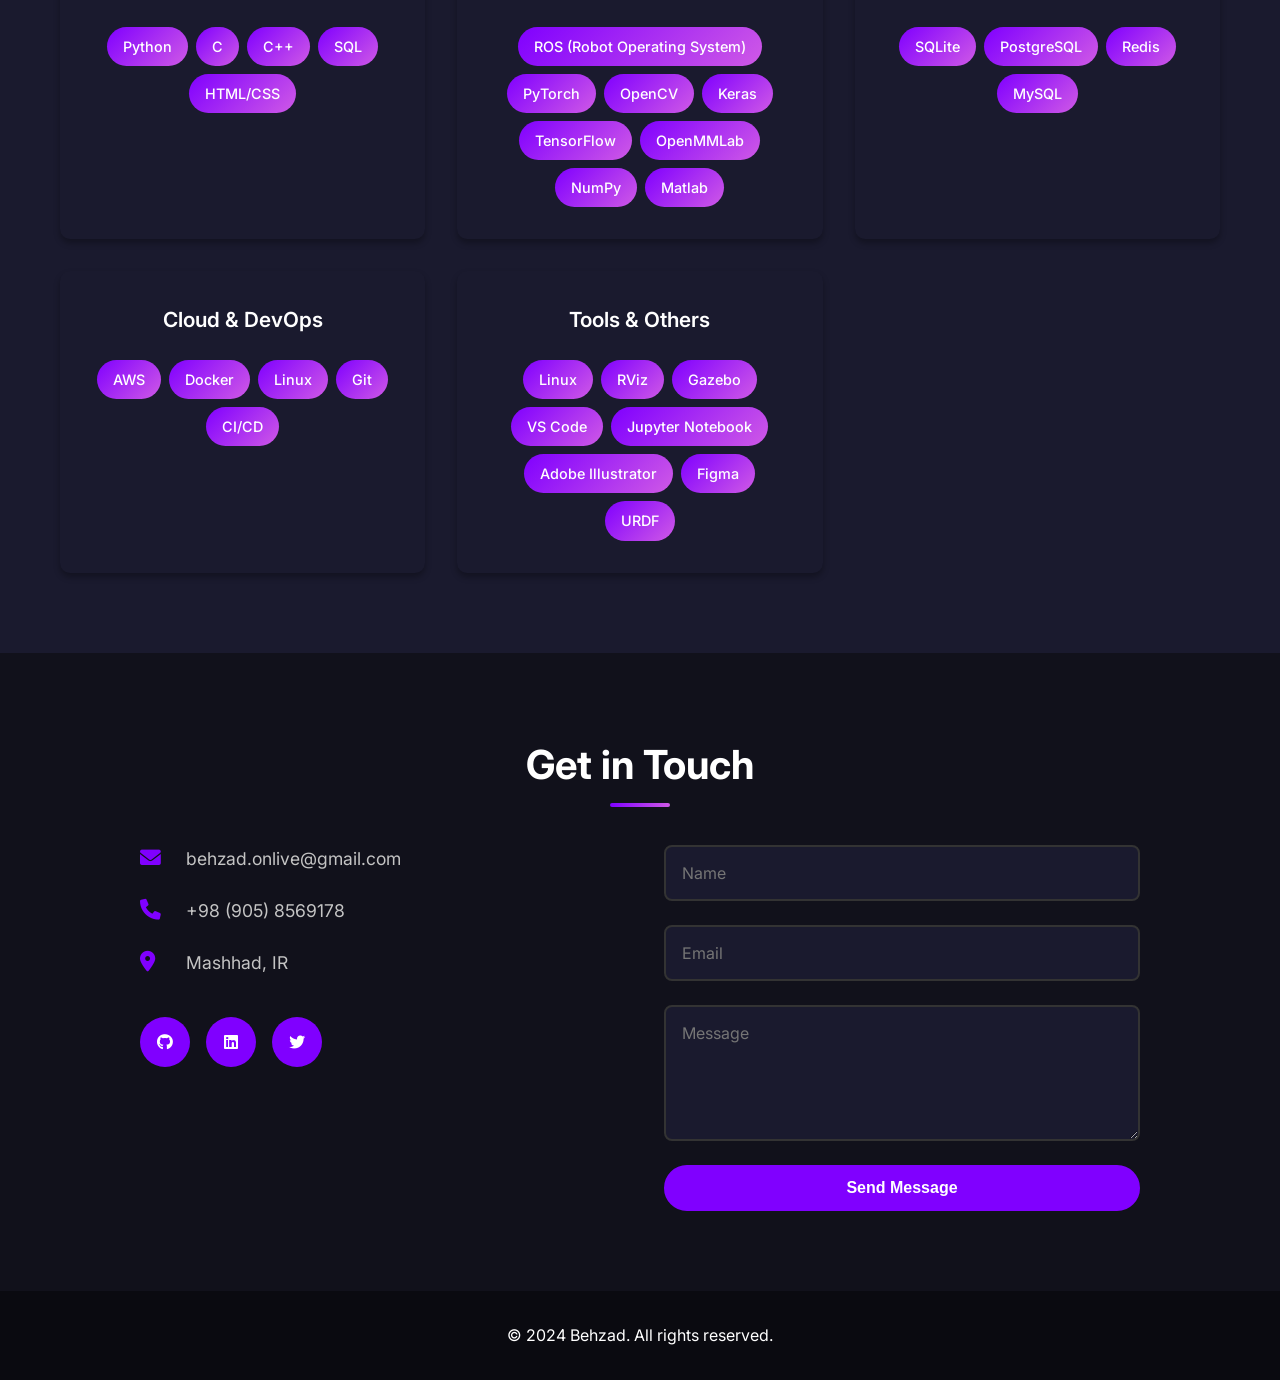
==== commit efe16c1b: "update" ====
--- a/index.html
+++ b/index.html
@@ -85,15 +85,21 @@
                 <div class="info-dp-section">
                     <div class="about-info">
                         <p>
-                            Hello there! <b>I’m Seyed Behzad Hosseini</b>, a computer vision and robotics engineer with a Master’s degree in Artificial Intelligence and Robotics from Sadjad University, and a strong passion for autonomous systems. Over the years, I’ve worked on projects ranging from LiDAR-to-camera calibration and SLAM-based navigation to deep learning for medical image analysis.
+                            Hello there! <b>I’m Seyed Behzad Hosseini</b>, a computer vision and robotics engineer with a Master’s degree in Artificial Intelligence
+							and Robotics from Sadjad University, and a strong passion for autonomous systems. Over the years, I’ve worked on projects ranging from LiDAR-to-camera 
+							calibration and SLAM-based navigation to deep learning for medical image analysis.
                         </p>
                         <br />
                         <p>
-                            Currently, I’m a Robotics and Computer Vision Developer Researcher at Software Motion, where I lead the SLAM group and develop cutting-edge AGV systems, high-precision sensor fusion pipelines, and HD mapping solutions. My expertise spans ROS, computer vision, environment perception, and sensor calibration for autonomous vehicles.
+                            Currently, I’m a Robotics and Computer Vision Developer Researcher at Software Motion, where I lead the SLAM group and develop cutting-edge AGV systems,
+							high-precision sensor fusion pipelines, and HD mapping solutions. My expertise spans ROS, computer vision, environment perception, and sensor calibration
+							for autonomous vehicles.
                         </p>
                         <br />
                         <p>
-                            Previously, I’ve tackled diverse challenges such as retinal vessel segmentation, handwriting recognition in medical prescriptions, and edge detection using attention and ensemble techniques. Whether it’s tuning deep learning models, fusing GPS/IMU/visual odometry, or generating maps from point clouds, I enjoy solving complex problems that bring robots closer to understanding and navigating the world.
+                            Previously, I’ve tackled diverse challenges such as retinal vessel segmentation, handwriting recognition in medical prescriptions,
+							and edge detection using attention and ensemble techniques. Whether it’s tuning deep learning models, fusing GPS/IMU/visual odometry, 
+							or generating maps from point clouds, I enjoy solving complex problems that bring robots closer to understanding and navigating the world.
                         </p>
                         <br />
                         <p>
@@ -140,20 +146,20 @@
                     <div class="timeline-content">
                         <div class="job-header">
 							<div class="job-meta">
-							  <h3 class="job-title">Senior Software Engineer</h3>
-							  <h4 class="company">Tech Company Inc.</h4>
+							  <h3 class="job-title">SLAM and Computer Vision Engineer</h3>
+							  <h4 class="company">Software Motion Company Inc.</h4>
 							</div>
-							<span class="job-duration job-duration-gutter">Mar 2021 – Jul 2022</span>
+							<span class="job-duration job-duration-gutter">Sep 2023 – Present</span>
                         </div>
                         <p class="job-description">
-                            I am part of a dynamic team that is collaboratively engaged with prominent clients 
-                            to pioneer the development of innovative software solutions. This ambitious project 
-                            is poised to revolutionize the industry by bringing cutting-edge features to 
-                            consumer applications.
+                            I lead the SLAM Group, developing advanced AGV systems using laser-guided navigation and point cloud analysis
+							for precise localization and dynamic navigation in industrial environments. My work involves fusing GPS, IMU, 
+							and visual odometry data using Extended Kalman Filters, applying ORB-SLAM3 for mobile robots in unknown environments,
+							creating and testing sensor fusion modules (EM, OM, RM) with SIL validation, calibrating multiple sensor types, and generating OpenDrive HD maps from point clouds.
                         </p>
                         <div class="job-tech">
-                            <strong>Languages:</strong> JavaScript, Python, Java, C++<br>
-                            <strong>Technologies:</strong> React, Node.js, AWS, Docker
+                            <strong>Languages:</strong> Python, C++<br>
+                            <strong>Technologies:</strong> ROS1&2, ORB-SLAM3, Lio-SAM, Direct LiDAR Odometry, Roadrunner, OpenCV, PyTorch, Docker
                         </div>
                     </div>
                 </div>
@@ -162,20 +168,20 @@
                     <div class="timeline-content">
                         <div class="job-header">
      							<div class="job-meta">
-								  <h3 class="job-title">Senior Software Engineer</h3>
-								  <h4 class="company">Tech Company Inc.</h4>
+								  <h3 class="job-title">Computer Vision Engineer</h3>
+								  <h4 class="company">Freelance</h4>
 								</div>
-								<span class="job-duration job-duration-gutter">Mar 2021 – Jul 2022</span>                            
+								<span class="job-duration job-duration-gutter">2022 – 2023</span>                            
                         </div>
                         <p class="job-description">
-                            I was an integral member of the development team, where I played a pivotal role 
-                            in developing critical software components for web applications and mobile apps. 
-                            My contributions extended beyond software development as I actively engaged in 
-                            rigorous testing and deployment processes.
+                            I developed lightweight edge detection methods based on attention and ensemble techniques, and implemented retinal vessel
+							detection and segmentation pipelines. My experience spans MobileNets, ShuffleNets, ResNet, ResNetXT, CBAM, DeformConv, and
+							GatedConv. I have worked on multi-object tracking, people counting using YOLOv8, and designing algorithms for filtering, 
+							segmentation, classification, clustering, and tracking.
                         </p>
                         <div class="job-tech">
-                            <strong>Languages:</strong> JavaScript, Python, SQL<br>
-                            <strong>Technologies:</strong> React, Django, PostgreSQL, Redis
+                            <strong>Languages:</strong> Python<br>
+                            <strong>Technologies:</strong> PyTorch, OpenCV, YOLOv8, ResNet, CBAM, MobileNet, Shuffle Net
                         </div>
                     </div>
                 </div>
@@ -184,22 +190,45 @@
                     <div class="timeline-content">
                         <div class="job-header">
 							<div class="job-meta">
-							  <h3 class="job-title">Senior Software Engineer</h3>
-							  <h4 class="company">Tech Company Inc.</h4>
+							  <h3 class="job-title">R&D AI Developer</h3>
+							  <h4 class="company">ITTALIEH</h4>
 							</div>
-							<span class="job-duration job-duration-gutter">Mar 2021 – Jul 2022</span>
+							<span class="job-duration job-duration-gutter">2021 – 2022</span>
                         </div>
                         <p class="job-description">
-                            I worked on developing monitoring algorithms for data streams that are generated 
-                            by various applications. The goal of the research was to incorporate intelligent 
-                            automation and data analysis capabilities.
+                            I created and deployed OCR systems for handwriting recognition in medical prescriptions using RCNN, built a custom handwriting
+							dataset with Label-Studio, and implemented date detection (YOLOv5) and recognition (pytesseract). My work also included applying
+							attention mechanisms and ensemble techniques to improve model accuracy, and working extensively with object detection, image classification,
+							and neural network architectures.
                         </p>
                         <div class="job-tech">
-                            <strong>Languages:</strong> Python, JavaScript, HTML/CSS<br>
-                            <strong>Technologies:</strong> Flask, TensorFlow, OpenCV, ROS
-                        </div>
-                    </div>
-                </div>
+                            <strong>Languages:</strong> Python, Rest API, HTML/CSS<br>
+                            <strong>Technologies:</strong> Flask, TensorFlow, OpenCV, PyTorch, YOLOv5, RCNN, pytesseract, easy OCR
+                        </div>
+                    </div>
+                </div>
+				
+		        <div class="timeline-item">
+                    <div class="timeline-content">
+                        <div class="job-header">
+     							<div class="job-meta">
+								  <h3 class="job-title">Computer Vision Engineer</h3>
+								  <h4 class="company">Tecvico</h4>
+								</div>
+								<span class="job-duration job-duration-gutter">2021</span>                            
+                        </div>
+                        <p class="job-description">
+                            I conducted research on attention mechanisms for medical image analysis, reviewed and analyzed PET-CT 
+							images and related literature, and developed deep learning segmentation models tailored for medical imaging applications.
+                        </p>
+                        <div class="job-tech">
+                            <strong>Languages:</strong> Python, MATLAB<br>
+                            <strong>Technologies:</strong> PyTorch, OpenCV, YOLOv8
+                        </div>
+                    </div>
+                </div>
+				
+				
             </div>
         </div>
     </section>
@@ -426,9 +455,8 @@
                 <div class="skills-category">
                     <h3>Languages</h3>
                     <div class="skills-list">
-                        <span class="skill-tag">JavaScript</span>
                         <span class="skill-tag">Python</span>
-                        <span class="skill-tag">Java</span>
+                        <span class="skill-tag">C</span>
                         <span class="skill-tag">C++</span>
                         <span class="skill-tag">SQL</span>
                         <span class="skill-tag">HTML/CSS</span>
@@ -438,19 +466,21 @@
                 <div class="skills-category">
                     <h3>Frameworks & Libraries</h3>
                     <div class="skills-list">
-                        <span class="skill-tag">React</span>
-                        <span class="skill-tag">Node.js</span>
-                        <span class="skill-tag">Express</span>
-                        <span class="skill-tag">Django</span>
+                        <span class="skill-tag">ROS (Robot Operating System)</span>
+                        <span class="skill-tag">PyTorch</span>
+                        <span class="skill-tag">OpenCV</span>
+                        <span class="skill-tag">Keras</span>
                         <span class="skill-tag">TensorFlow</span>
-                        <span class="skill-tag">PyTorch</span>
+                        <span class="skill-tag">OpenMMLab</span>
+						<span class="skill-tag">NumPy</span>
+						<span class="skill-tag">Matlab</span>
                     </div>
                 </div>
 
                 <div class="skills-category">
                     <h3>Databases</h3>
                     <div class="skills-list">
-                        <span class="skill-tag">MongoDB</span>
+                        <span class="skill-tag">SQLite</span>
                         <span class="skill-tag">PostgreSQL</span>
                         <span class="skill-tag">Redis</span>
                         <span class="skill-tag">MySQL</span>
@@ -462,20 +492,23 @@
                     <div class="skills-list">
                         <span class="skill-tag">AWS</span>
                         <span class="skill-tag">Docker</span>
-                        <span class="skill-tag">Kubernetes</span>
+                        <span class="skill-tag">Linux</span>
                         <span class="skill-tag">Git</span>
                         <span class="skill-tag">CI/CD</span>
                     </div>
                 </div>
 
                 <div class="skills-category">
-                    <h3>Tools & Others</h3>
-                    <div class="skills-list">
+						<h3>Tools & Others</h3>
+						<div class="skills-list">
+						<span class="skill-tag">Linux</span>
+						<span class="skill-tag">RViz</span>
+						<span class="skill-tag">Gazebo</span>
                         <span class="skill-tag">VS Code</span>
-                        <span class="skill-tag">Postman</span>
-                        <span class="skill-tag">Jira</span>
+                        <span class="skill-tag">Jupyter Notebook</span>
+                        <span class="skill-tag">Adobe Illustrator</span>
                         <span class="skill-tag">Figma</span>
-                        <span class="skill-tag">Linux</span>
+                        <span class="skill-tag">URDF</span>
                     </div>
                 </div>
             </div>
--- a/styles.css
+++ b/styles.css
@@ -276,7 +276,7 @@
     align-items: center;
     justify-content: center;
     flex-direction: column;
-    padding: 0px 0;
+    padding: 80px 0;
 }
 
 .about-section {
@@ -435,7 +435,7 @@
 /* Experience Section */
 .timeline {
     position: relative;
-    max-width: 800px;
+    max-width: 1200px;
     margin: 0 auto;
 }
 
@@ -1244,12 +1244,12 @@
 
 @keyframes bounce {
     0%, 20%, 50%, 80%, 100% {
-        transform: translate(-60%, 0);
+        transform: translate(-50%, 0);
     }
     40% {
-        transform: translate(-60%, -10px);
+        transform: translate(-50%, -10px);
     }
     60% {
-        transform: translate(-60%, -5px);
-    }
-}
+        transform: translate(-50%, -5px);
+    }
+}
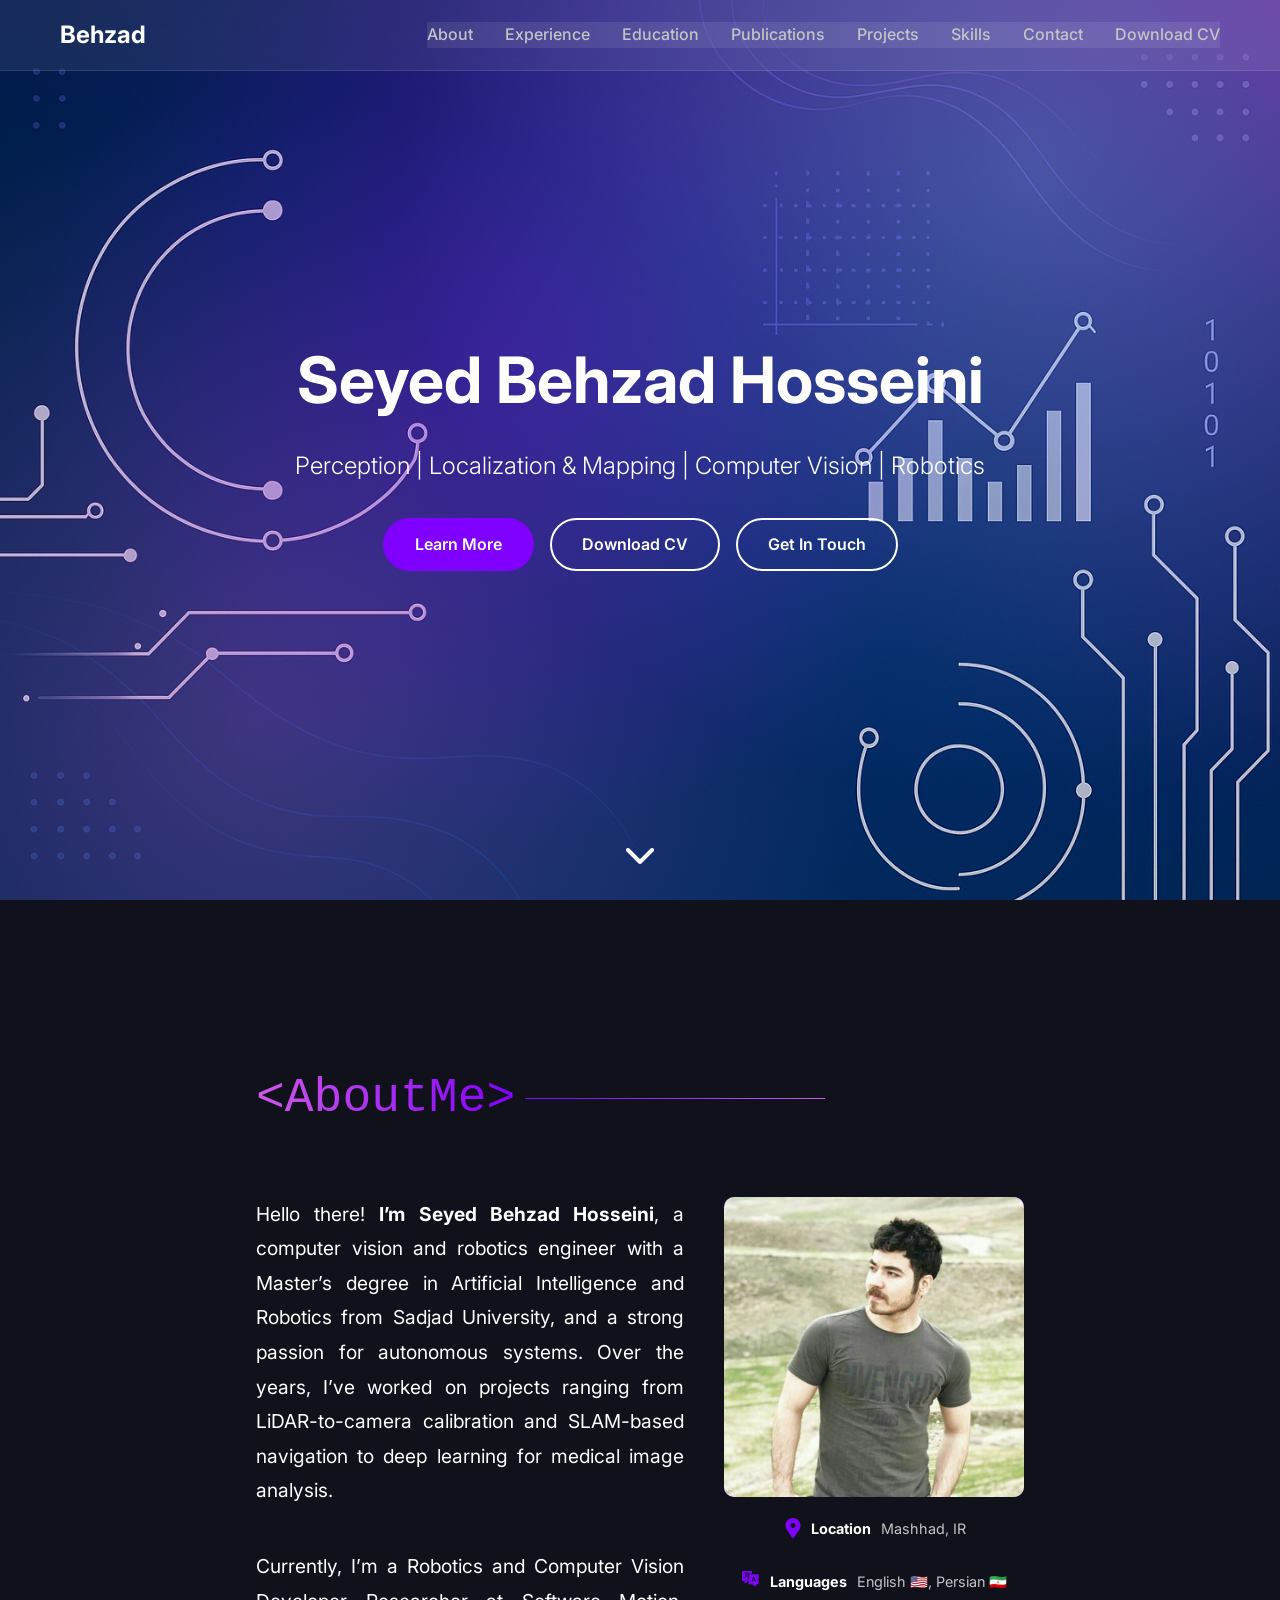
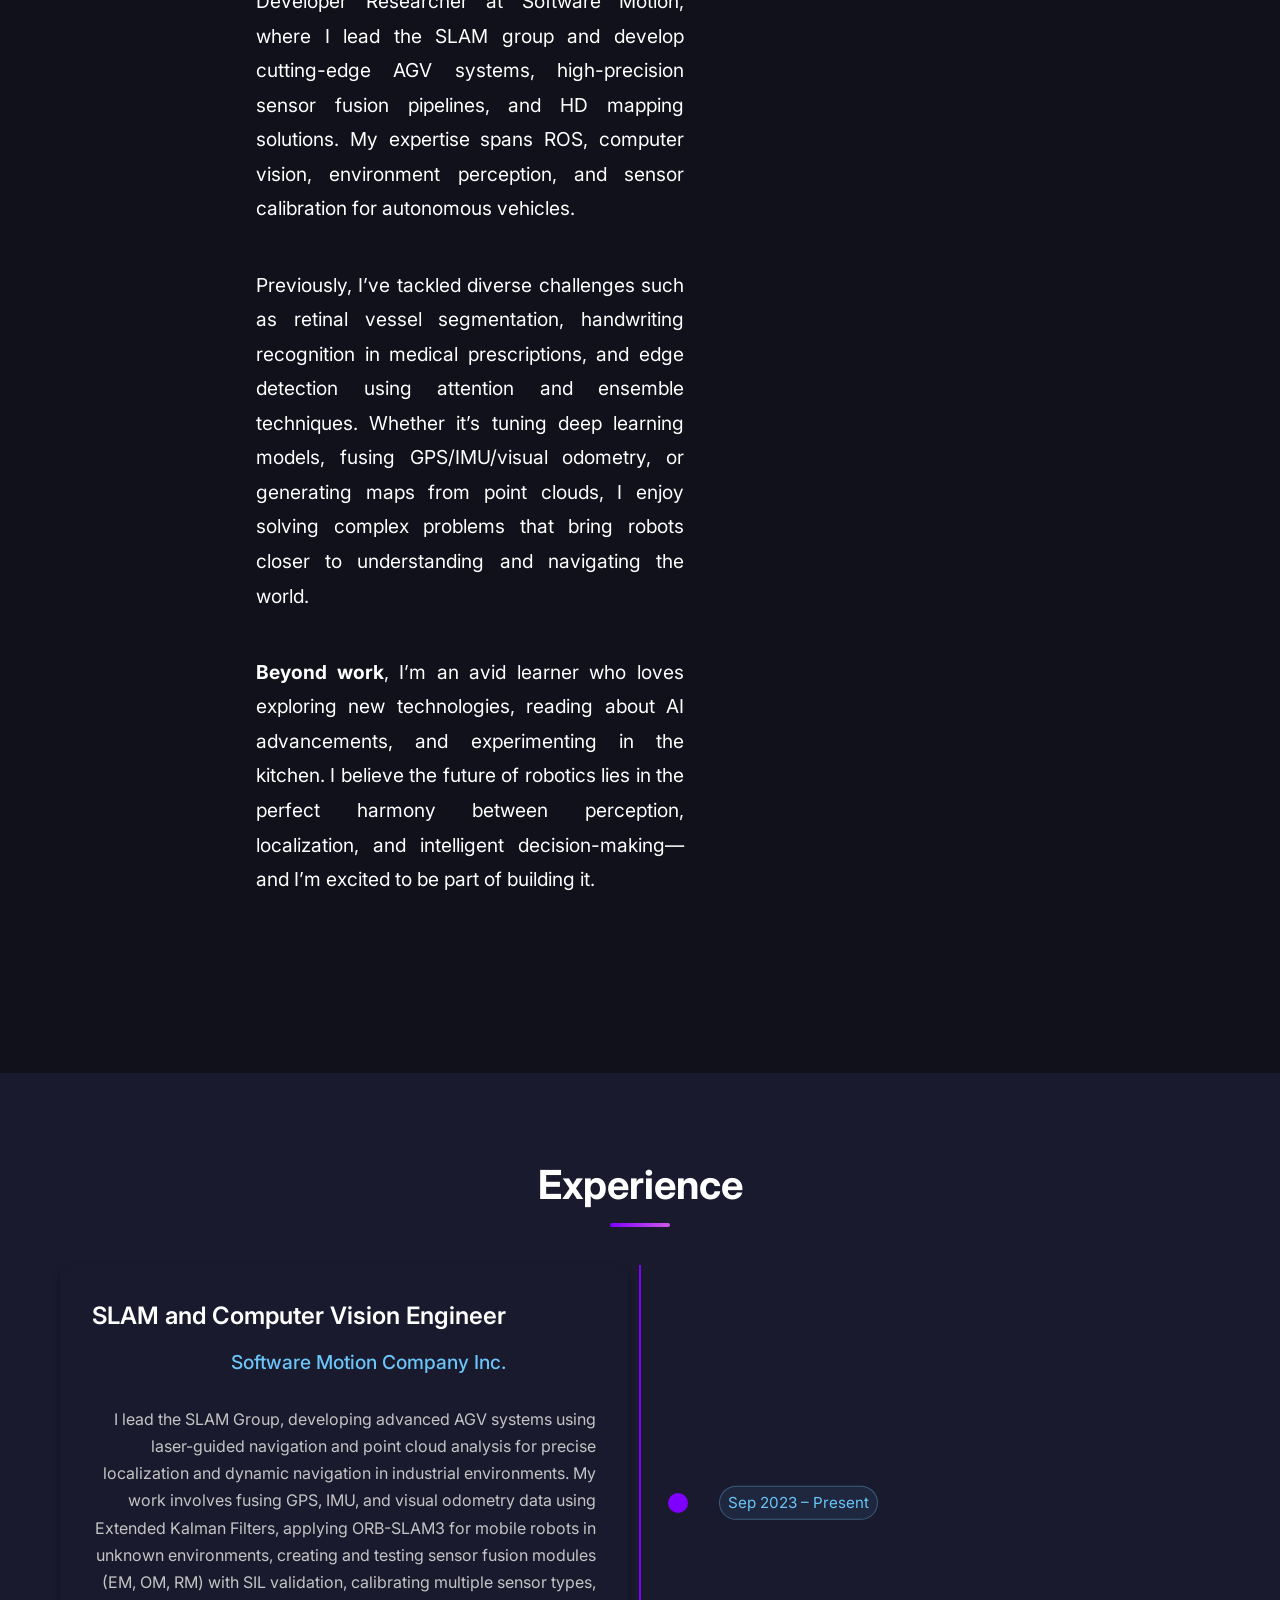
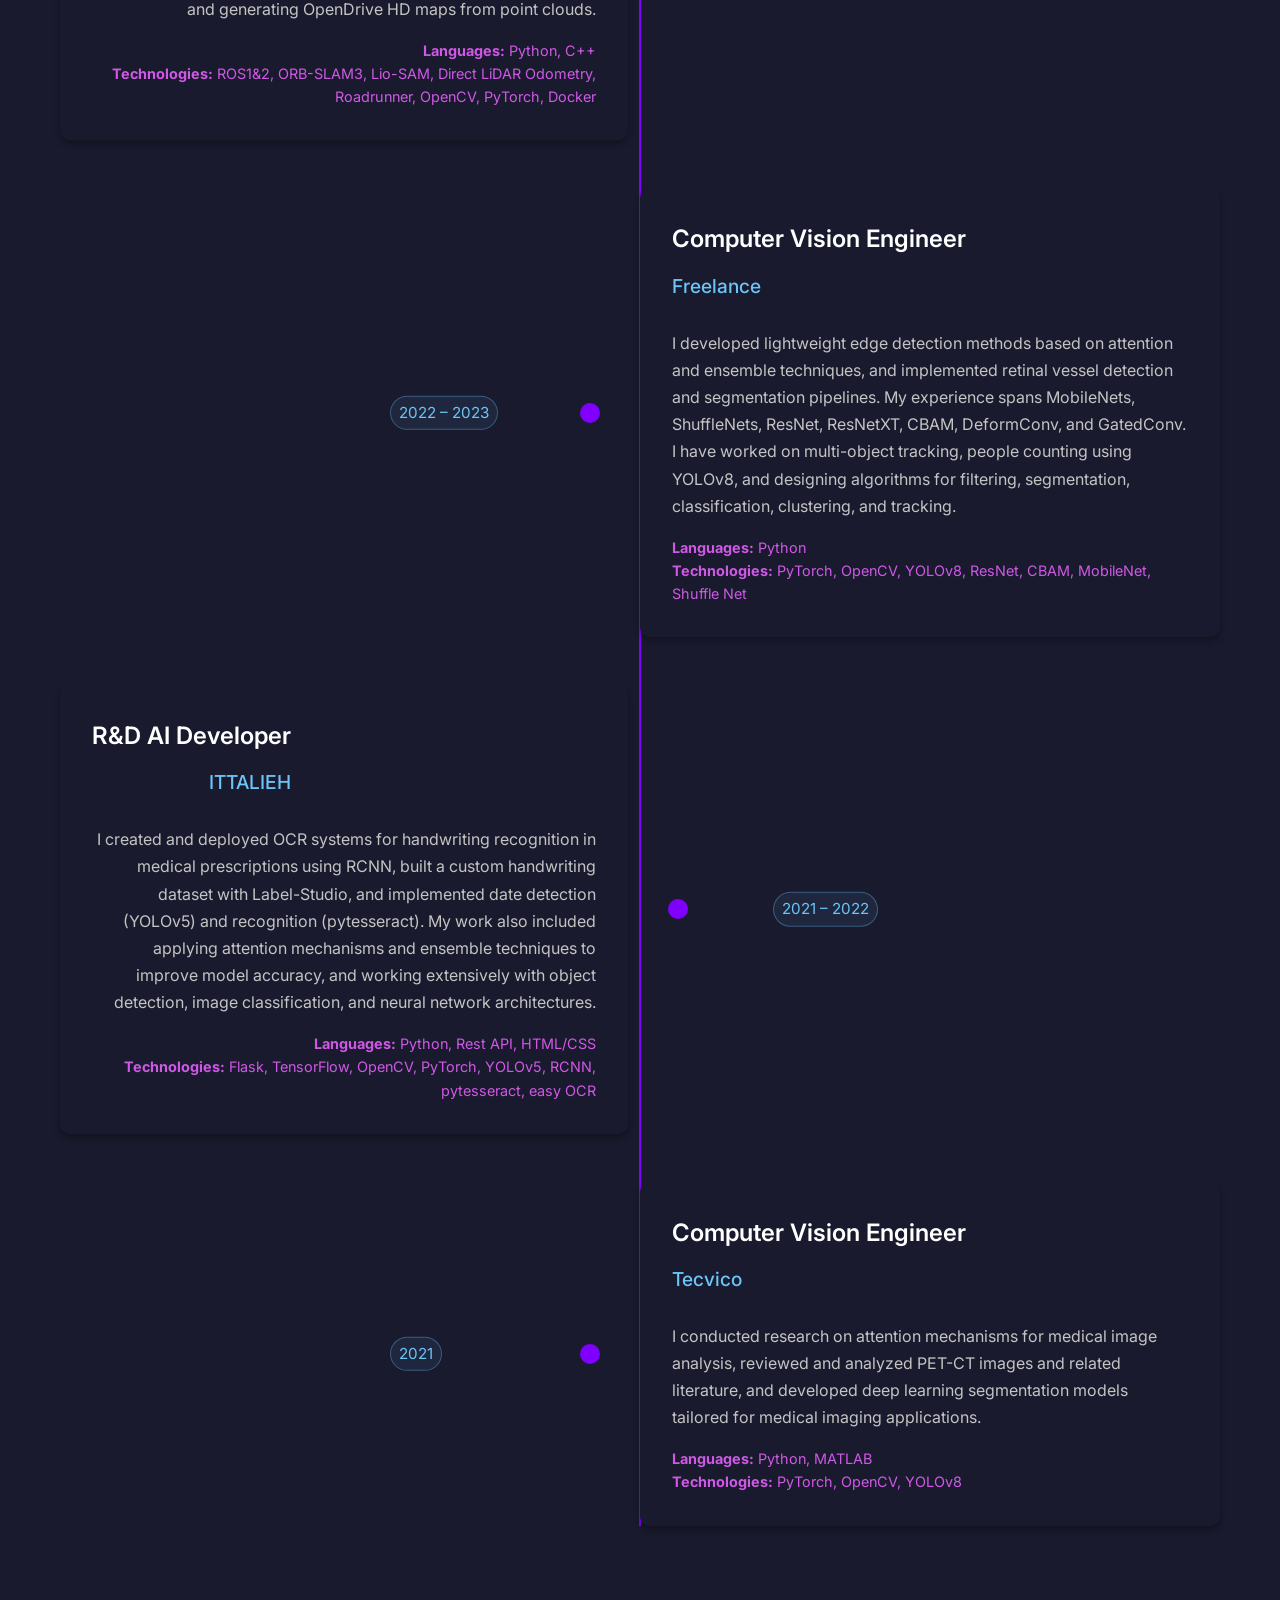
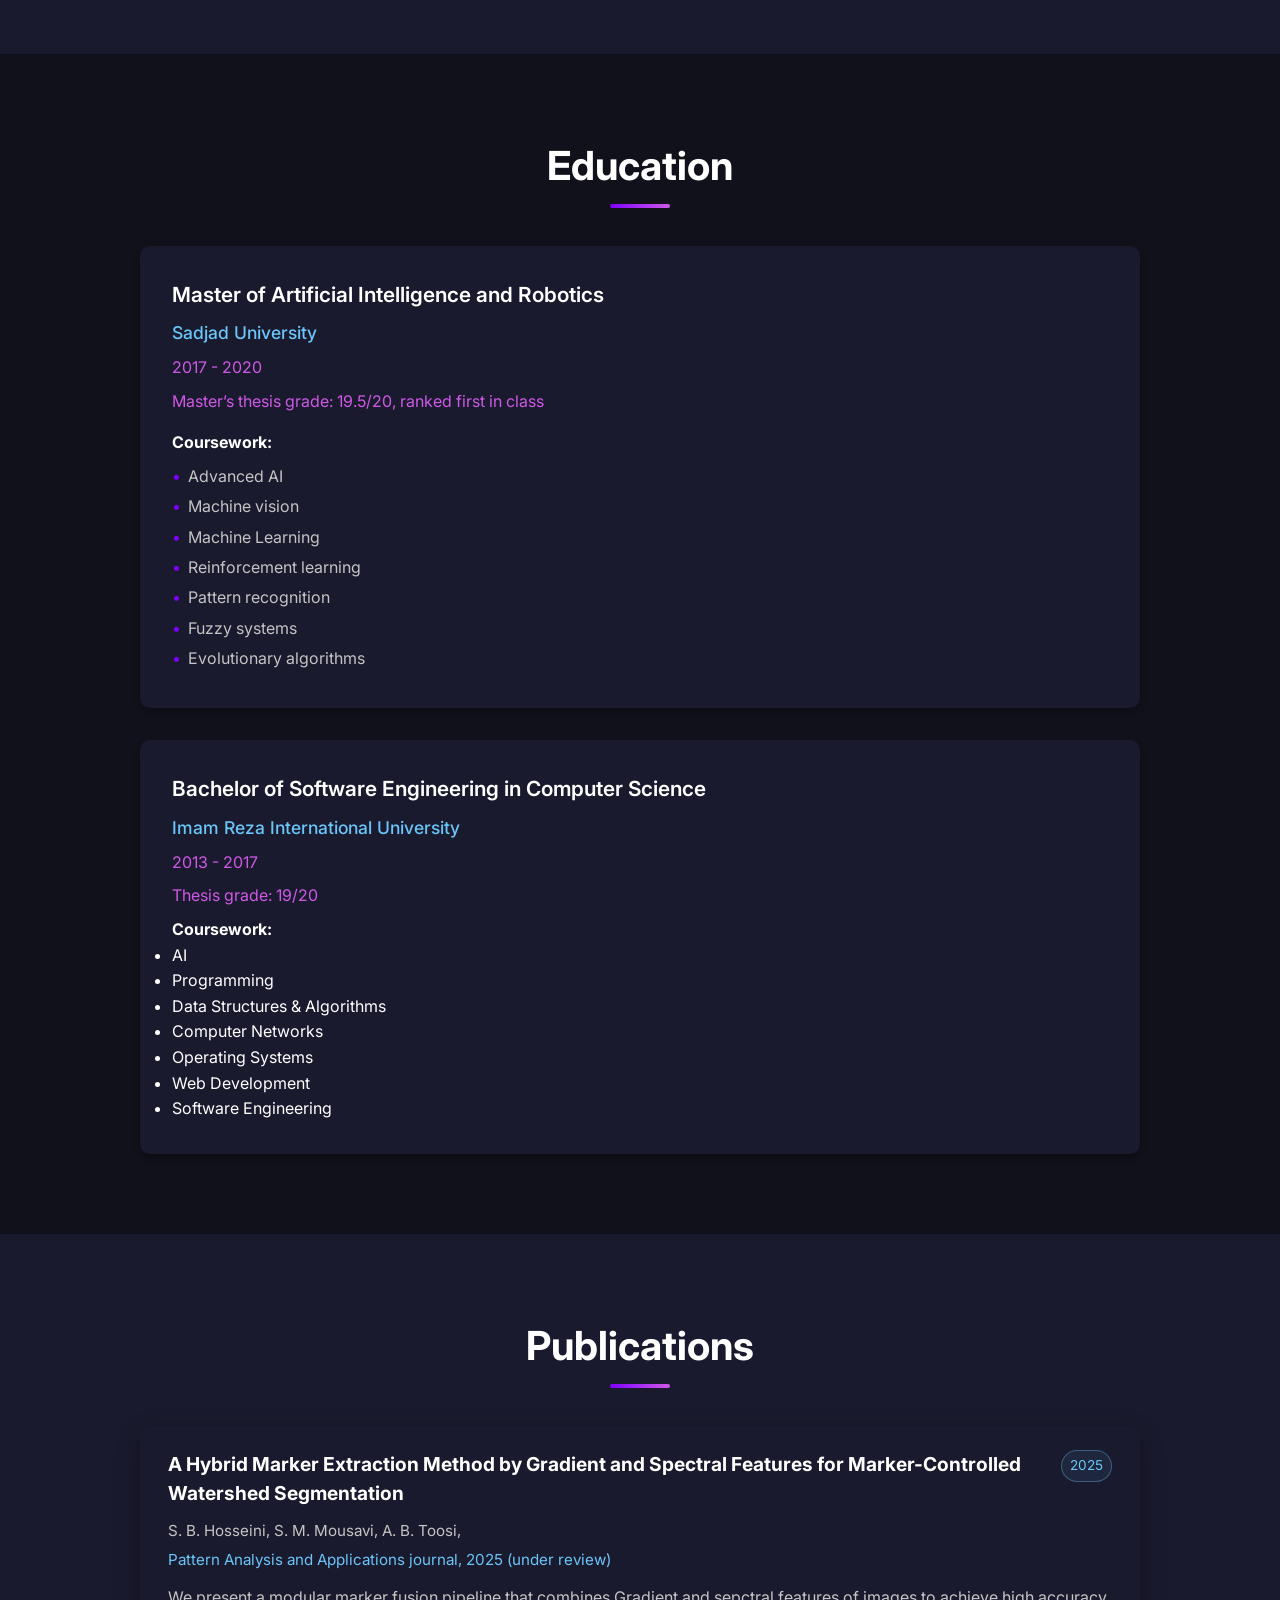
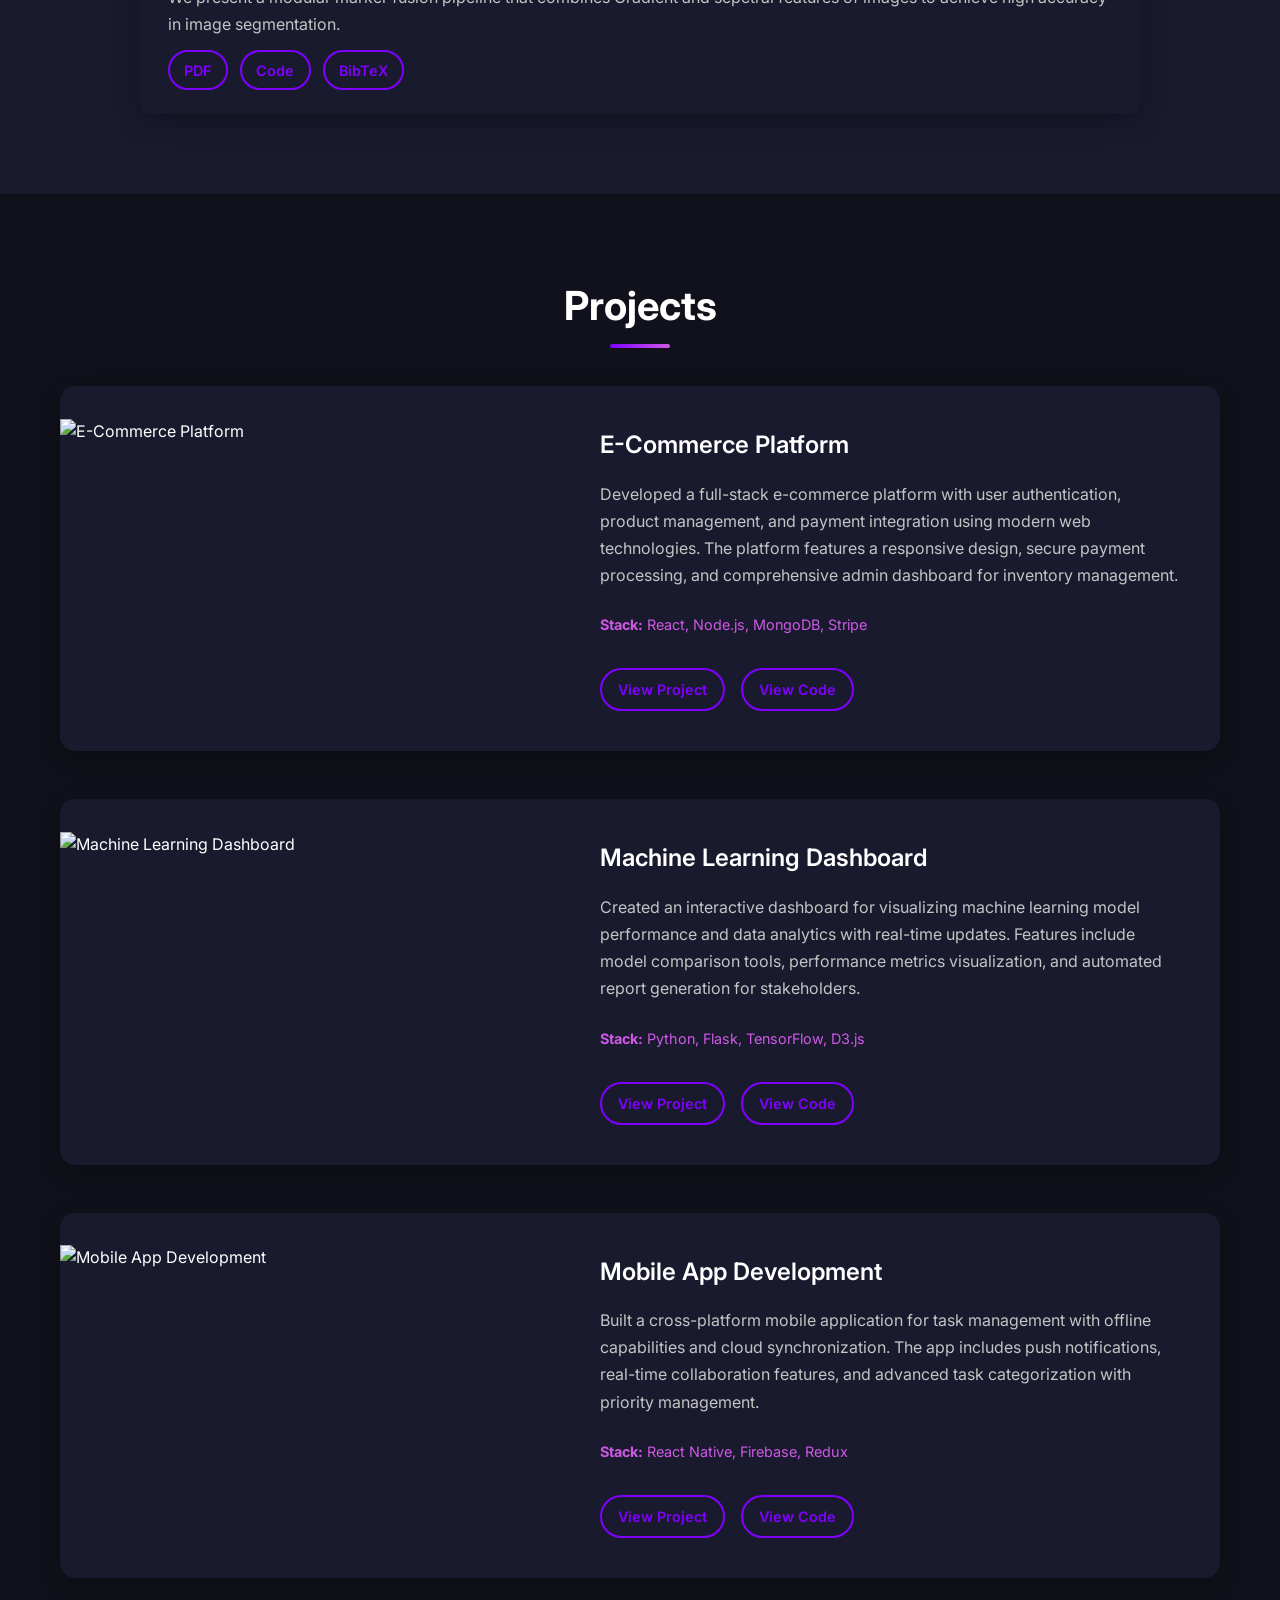
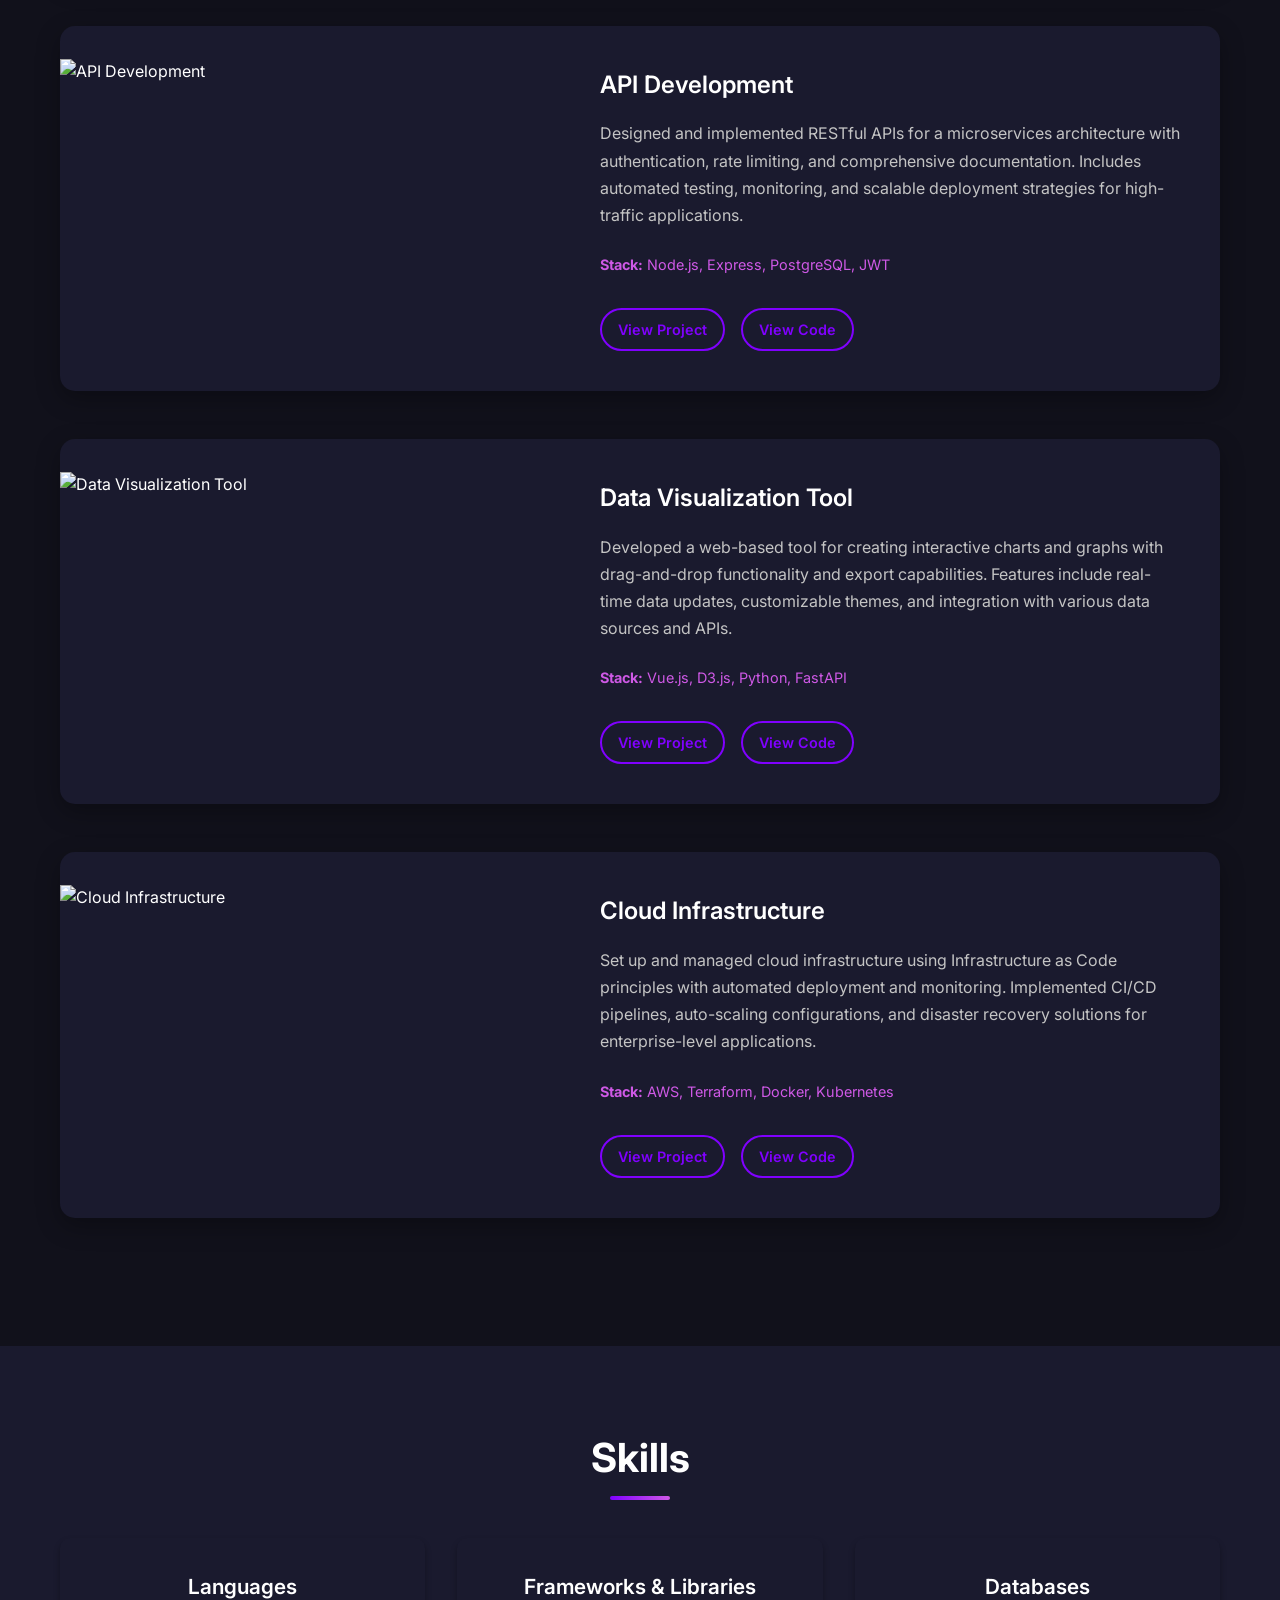
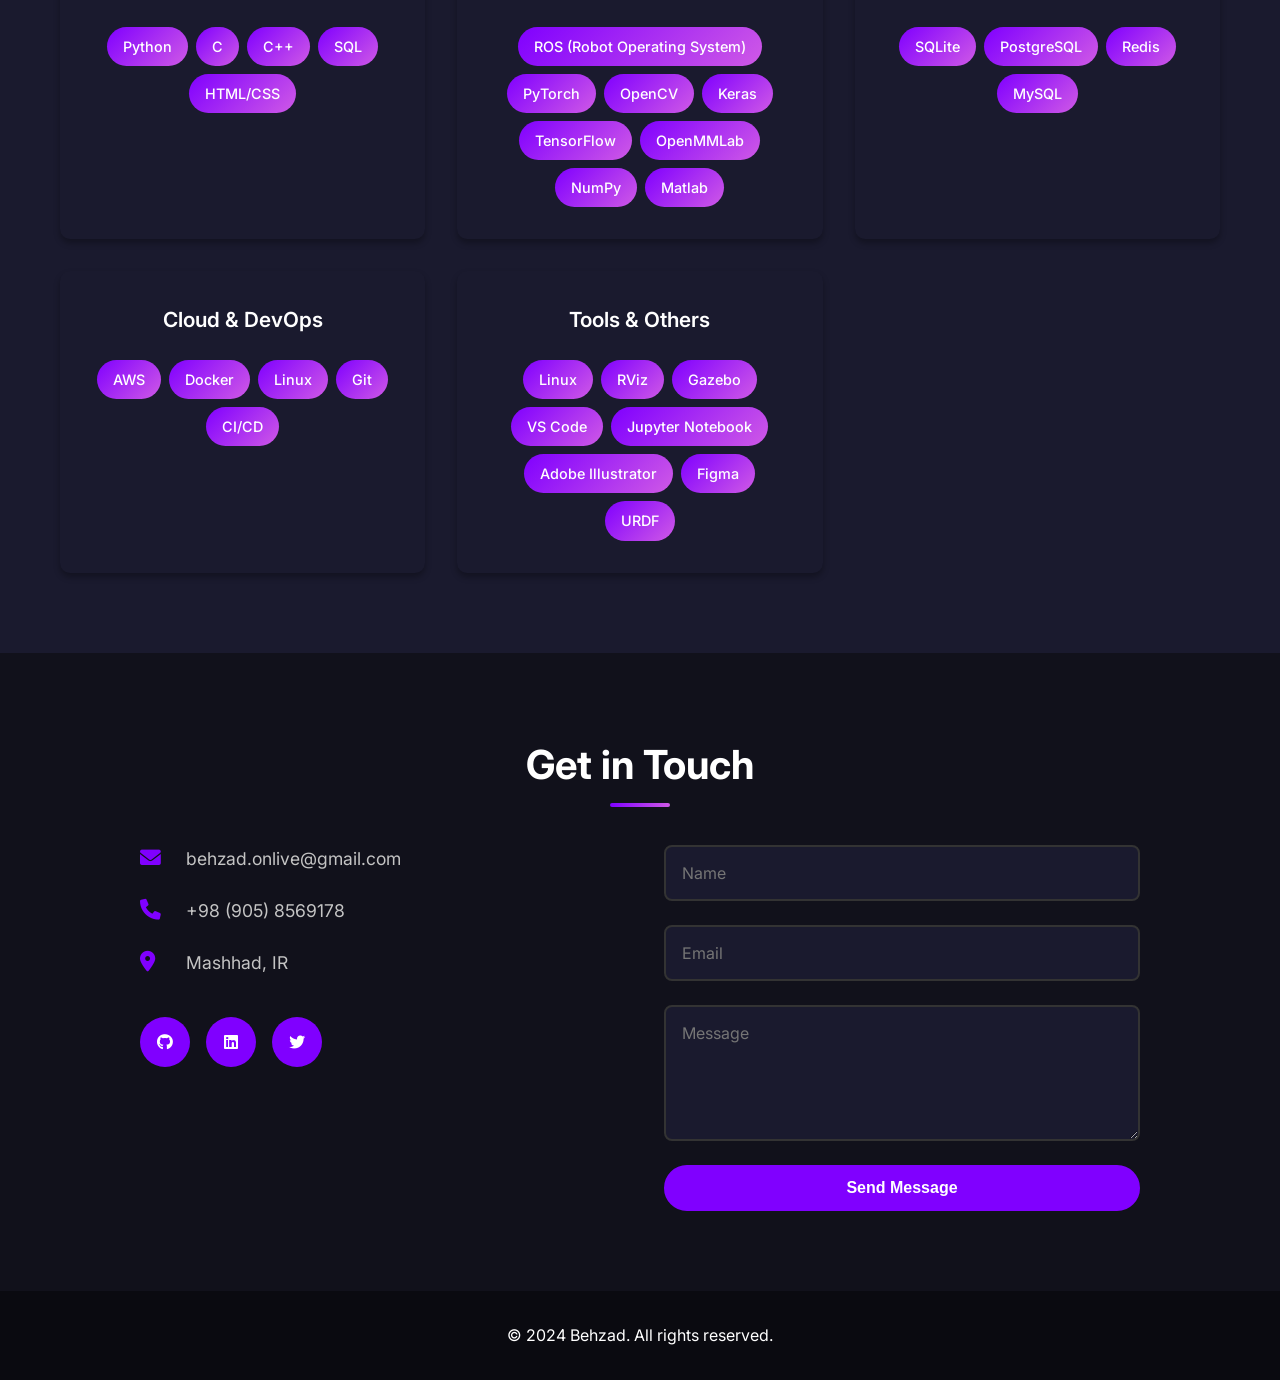
==== commit 9fc61a87: "update 2" ====
--- a/index.html
+++ b/index.html
@@ -539,15 +539,22 @@
                         <a href="#" class="social-link"><i class="fab fa-twitter"></i></a>
                     </div>
                 </div>
-                <form class="contact-form">
+                <form class="contact-form" action="https://formsubmit.co/behzad.onlive@gmail.com" method="POST">
+                    <!-- FormSubmit config -->
+                    <input type="hidden" name="_subject" value="New message from behzad.github.io contact form">
+                    <input type="hidden" name="_captcha" value="false">
+                    <input type="hidden" name="_template" value="box">
+                    <input type="hidden" name="_next" value="index.html#contact">
+                    <!-- Honeypot -->
+                    <input type="text" name="_honey" style="display:none">
                     <div class="form-group">
-                        <input type="text" placeholder="Name" required>
+                        <input type="text" name="name" placeholder="Name" required>
                     </div>
                     <div class="form-group">
-                        <input type="email" placeholder="Email" required>
+                        <input type="email" name="email" placeholder="Email" required>
                     </div>
                     <div class="form-group">
-                        <textarea placeholder="Message" rows="5" required></textarea>
+                        <textarea name="message" placeholder="Message" rows="5" required></textarea>
                     </div>
                     <button type="submit" class="btn btn-primary">Send Message</button>
                 </form>
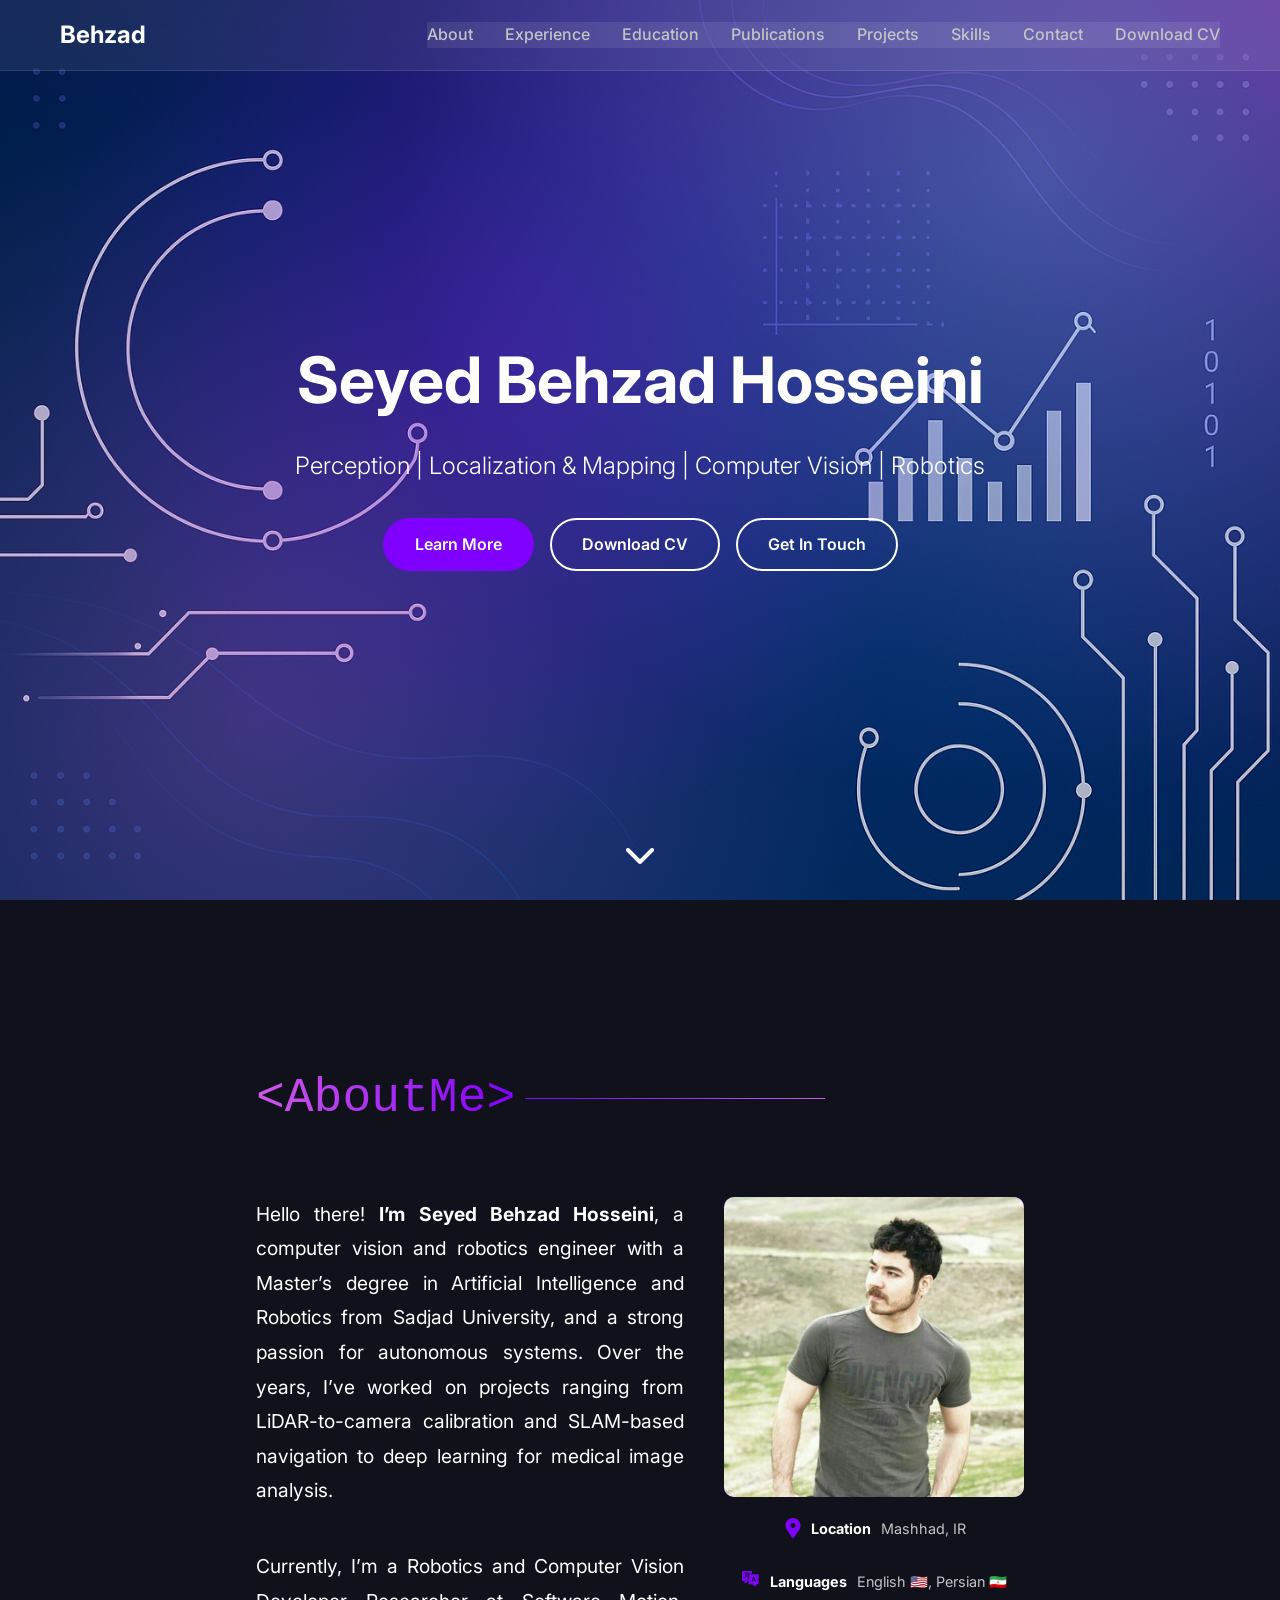
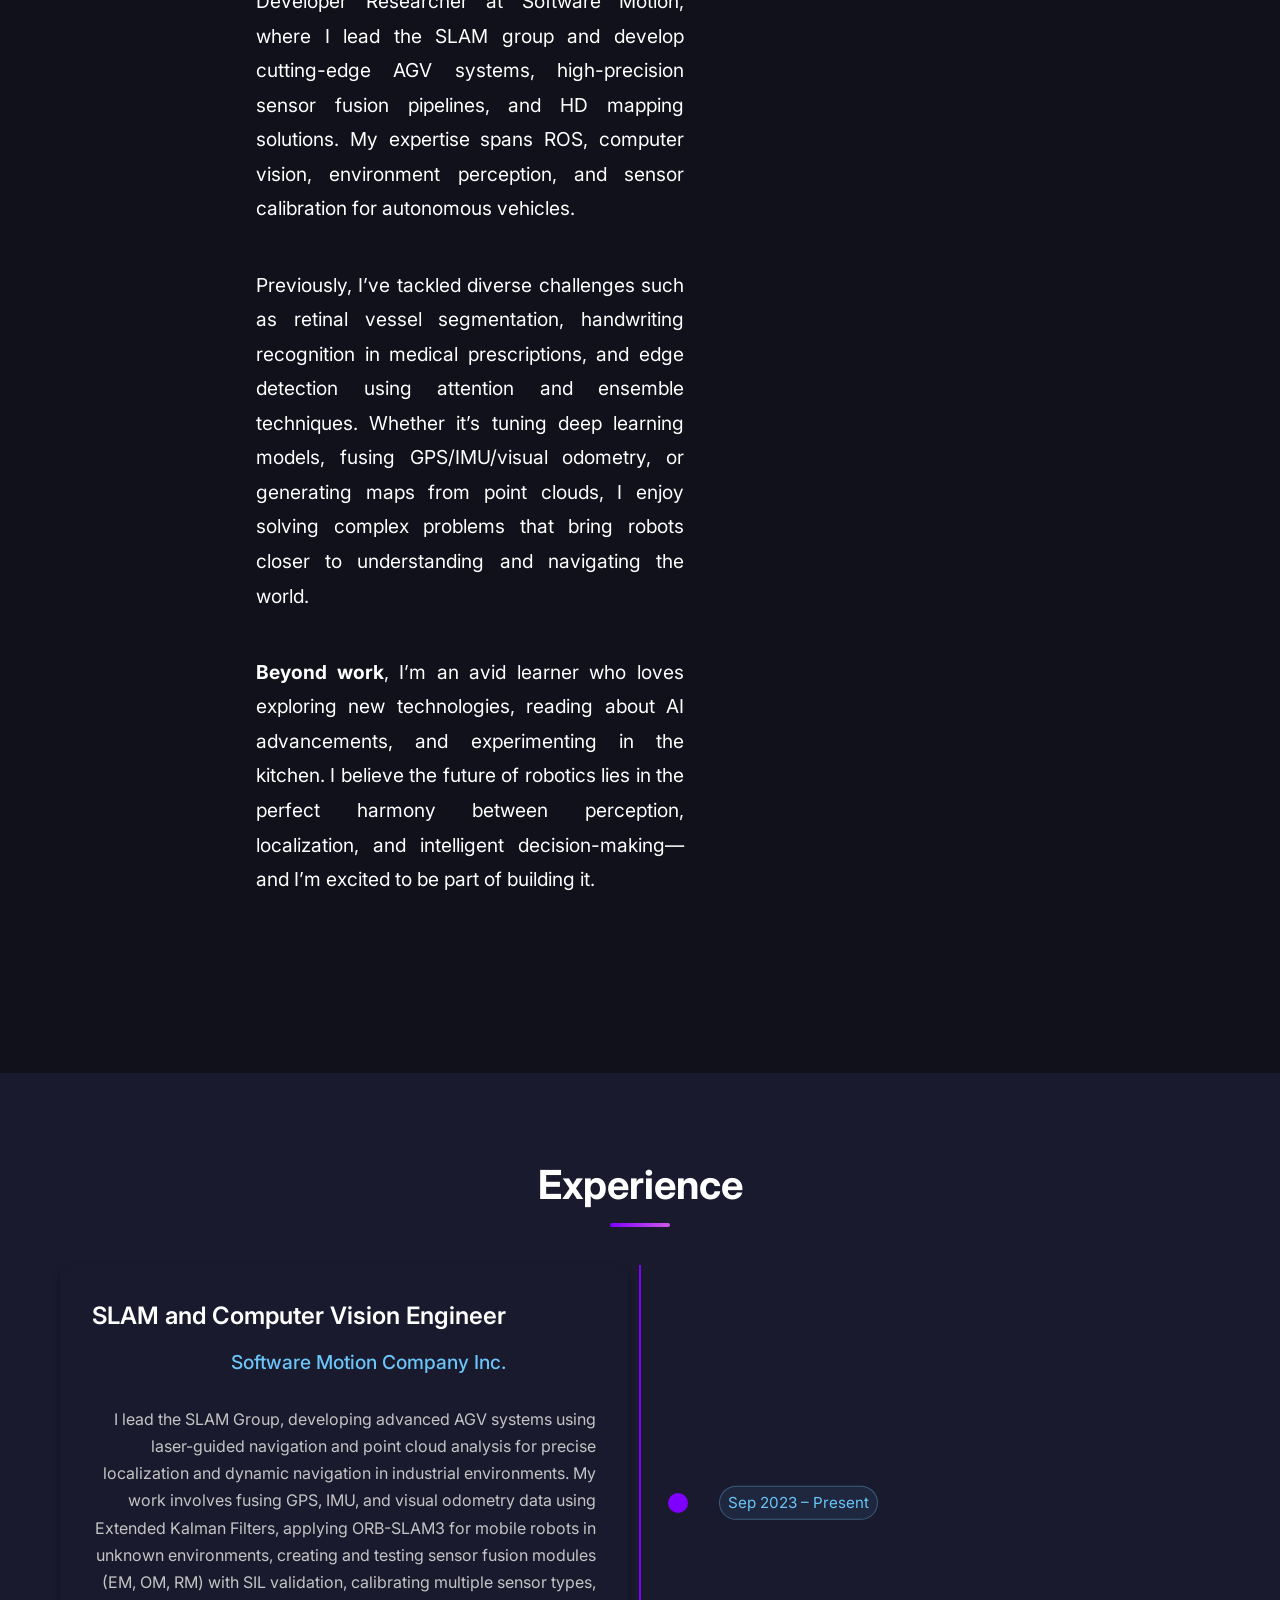
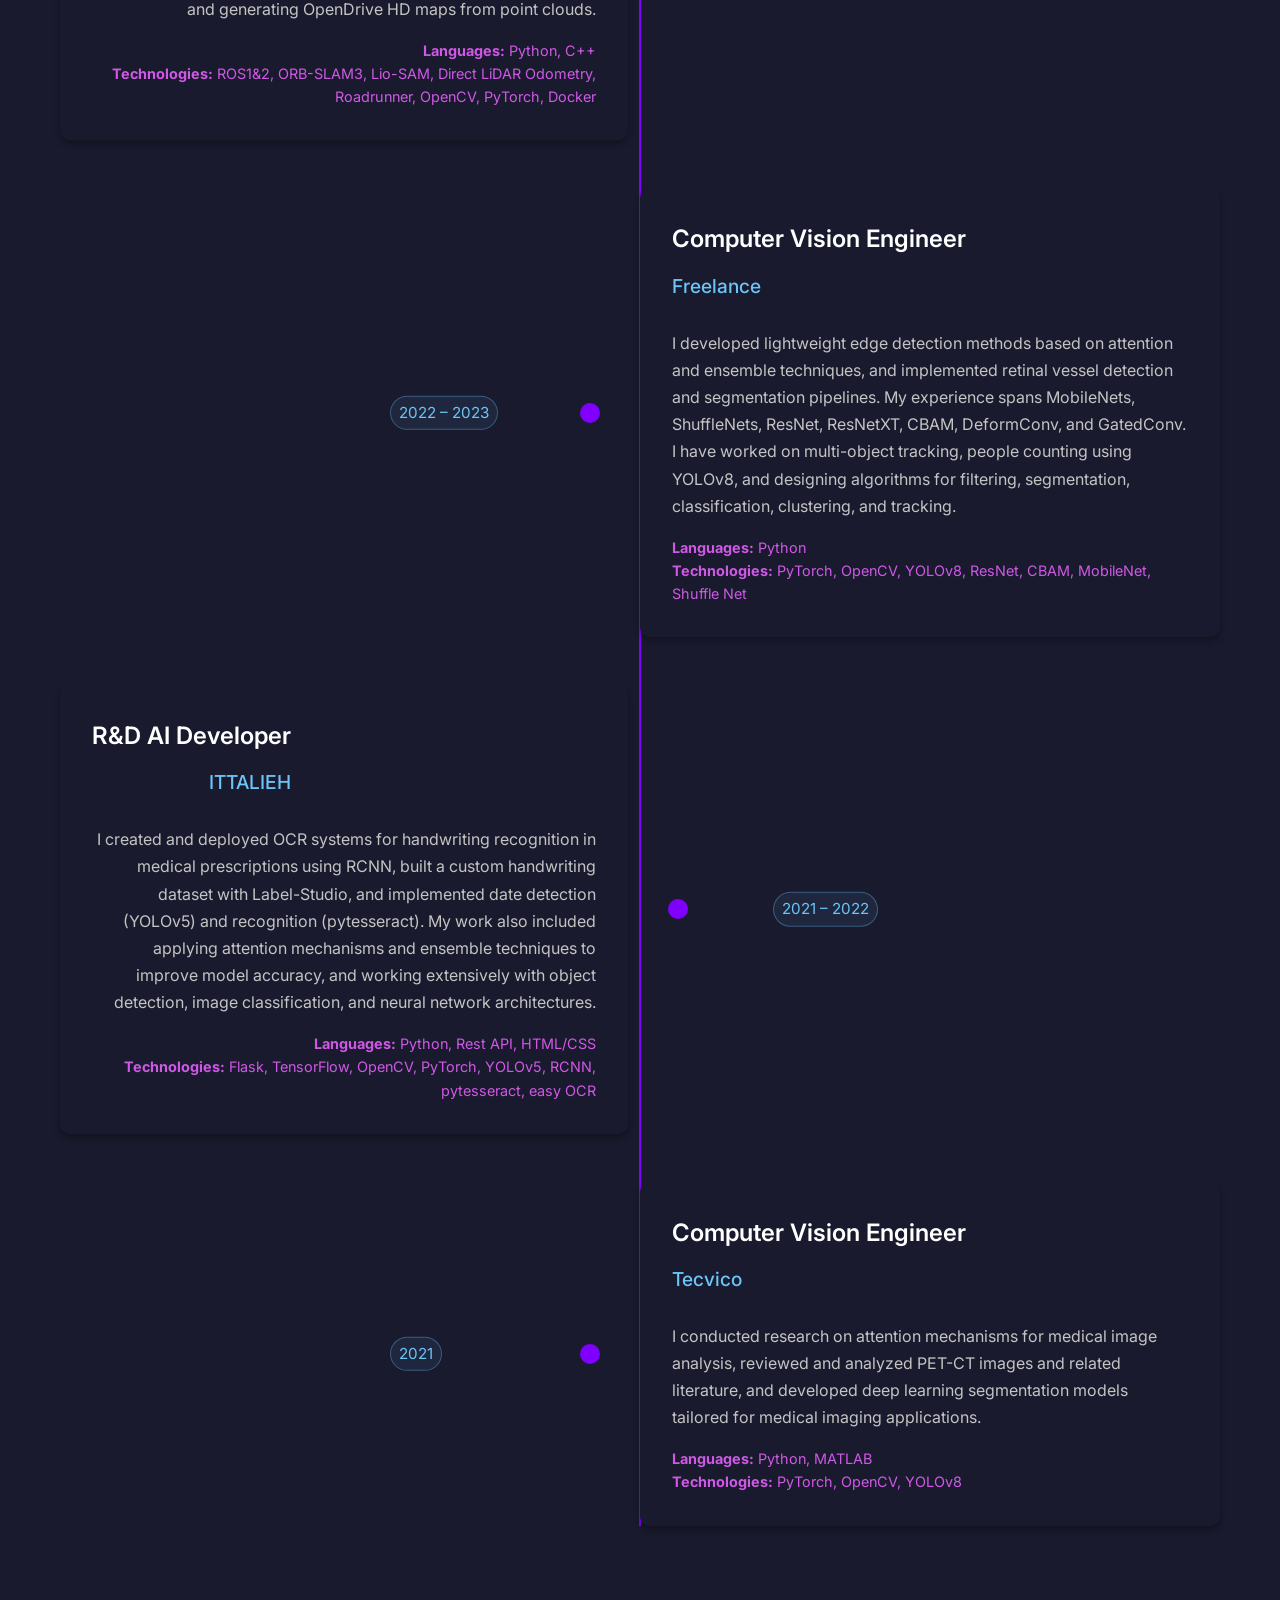
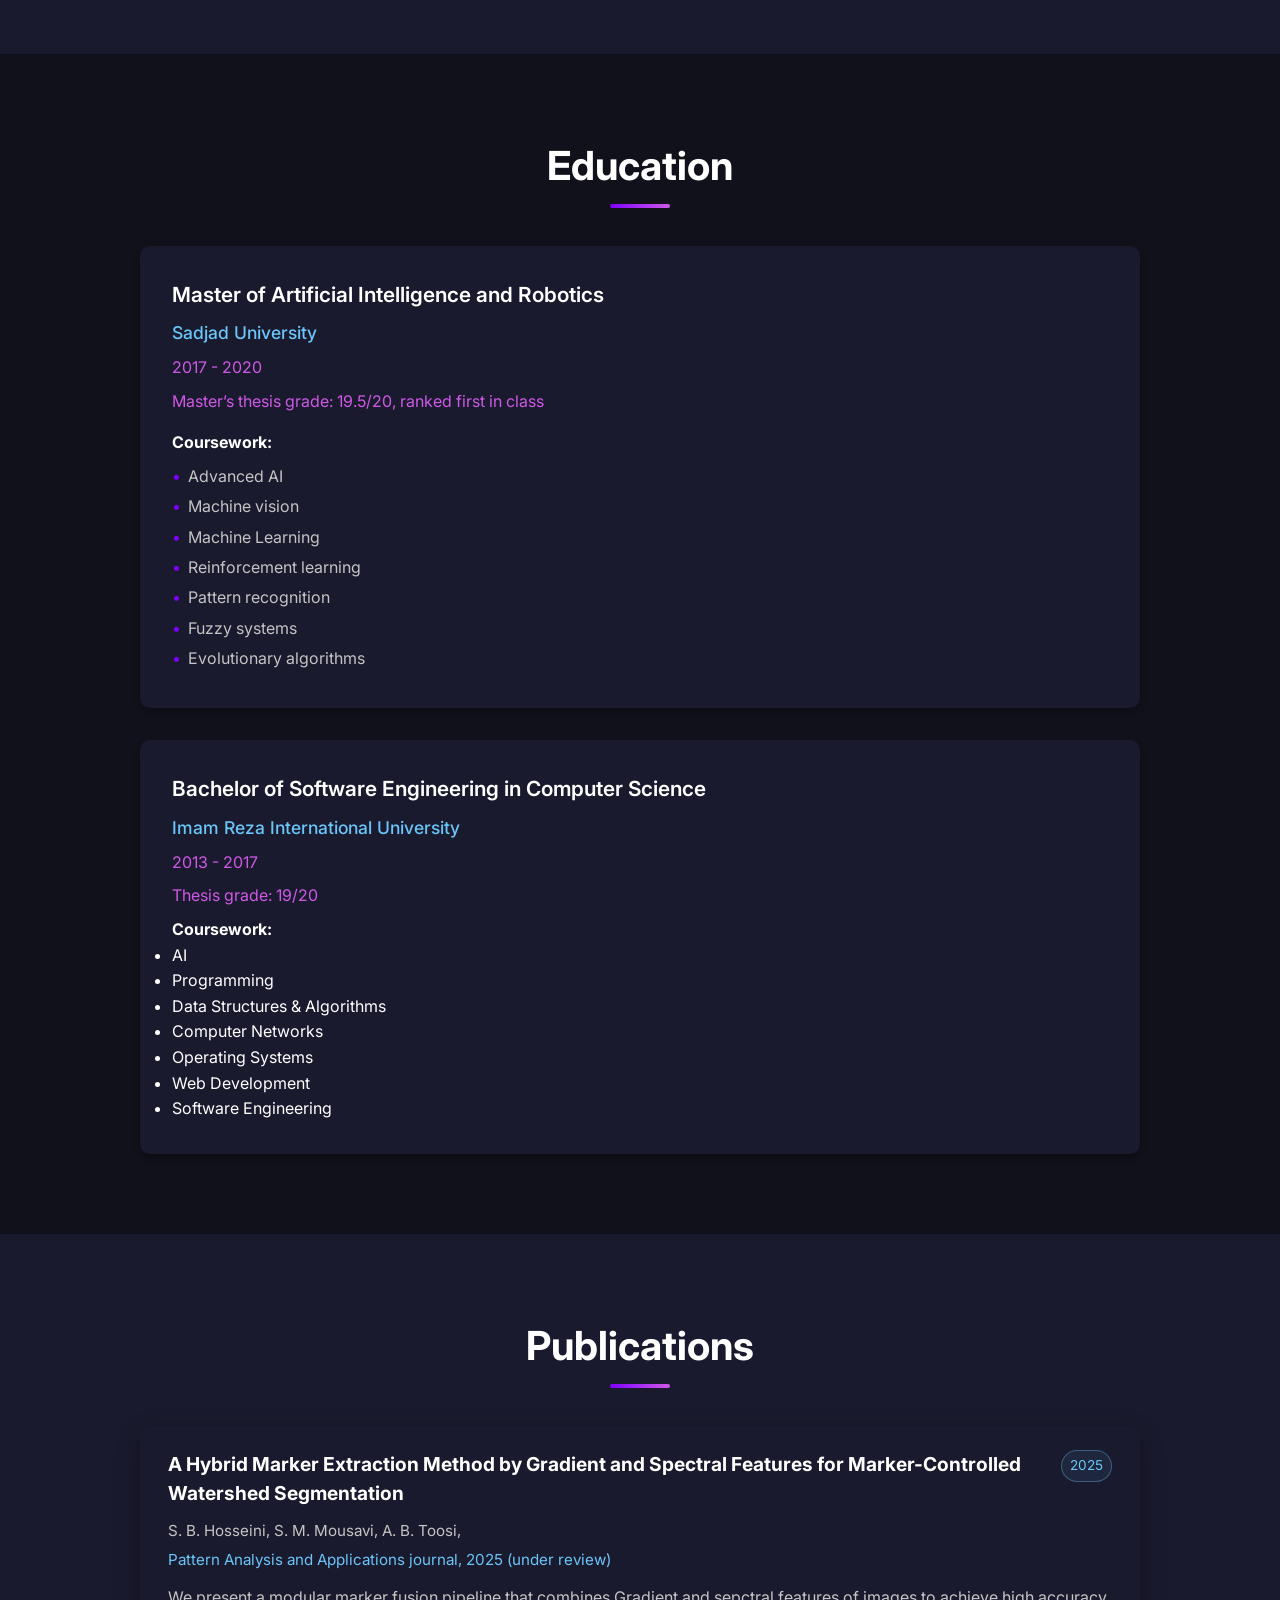
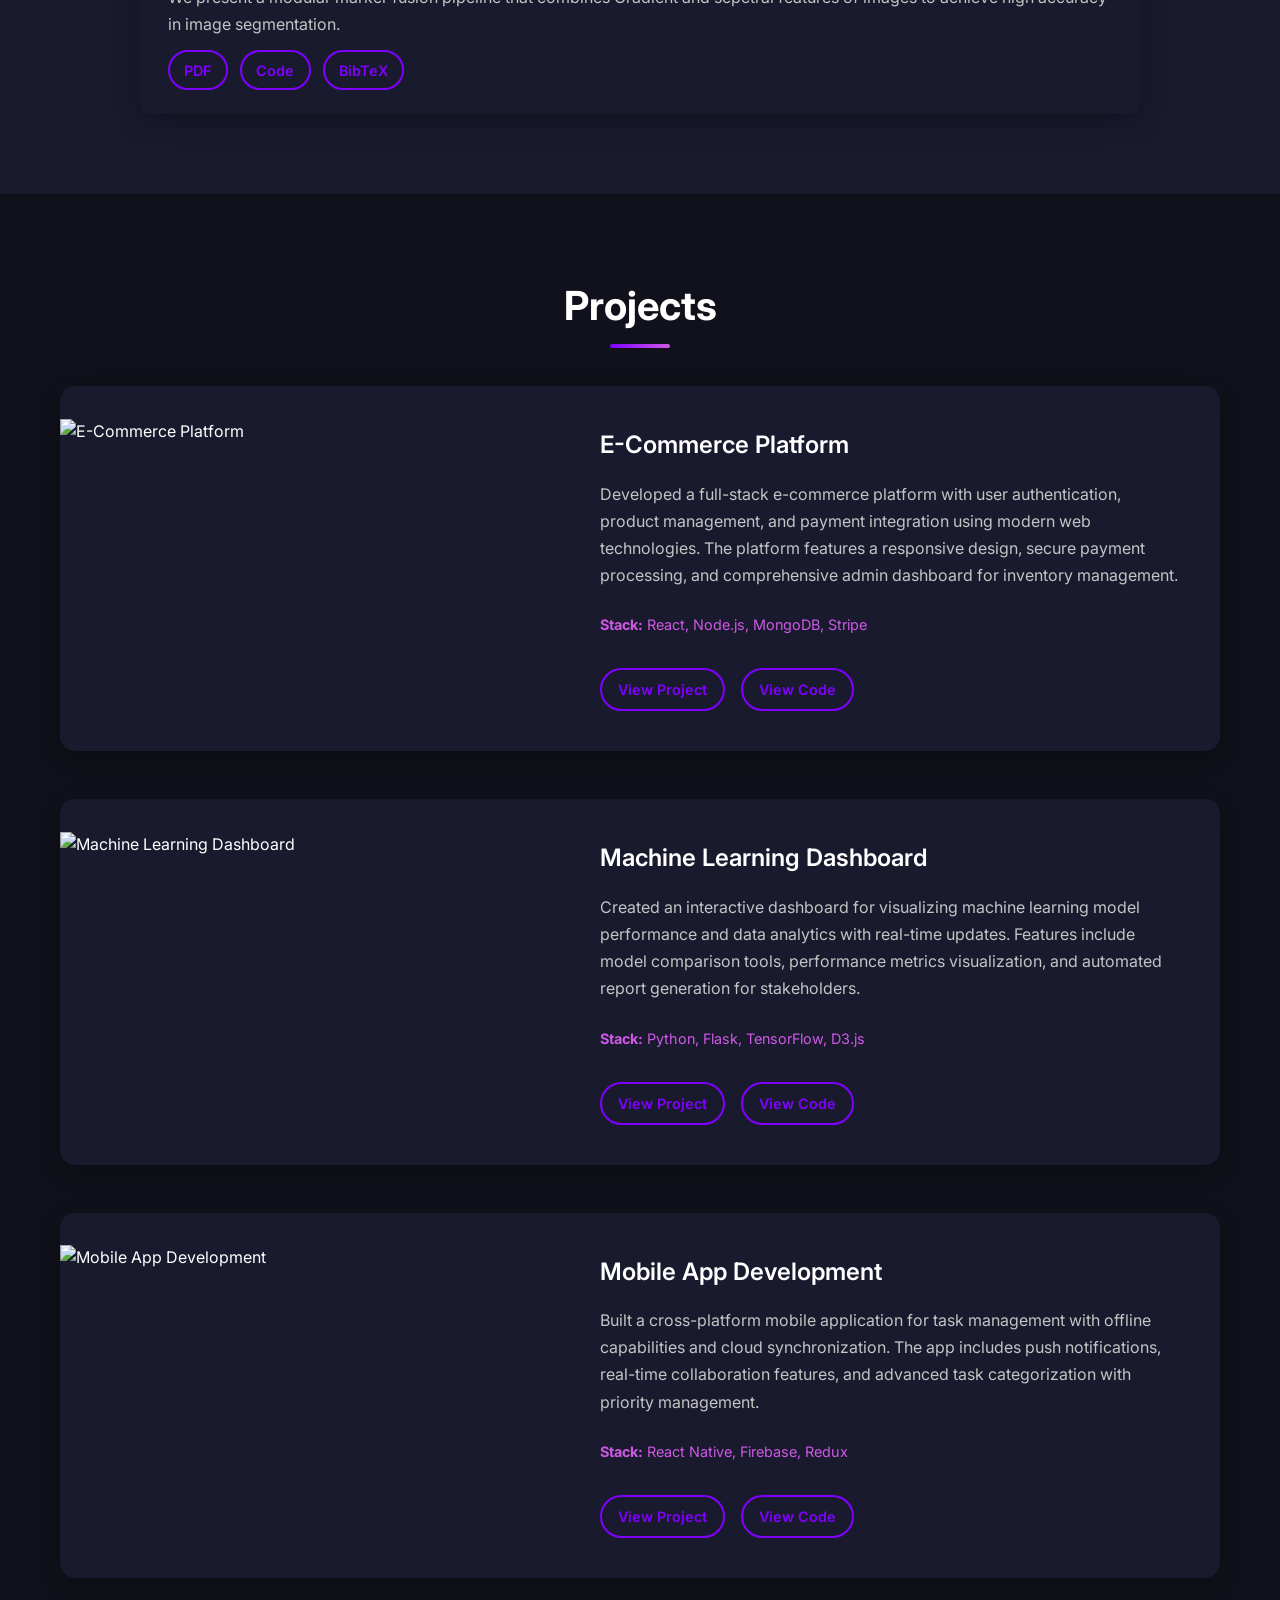
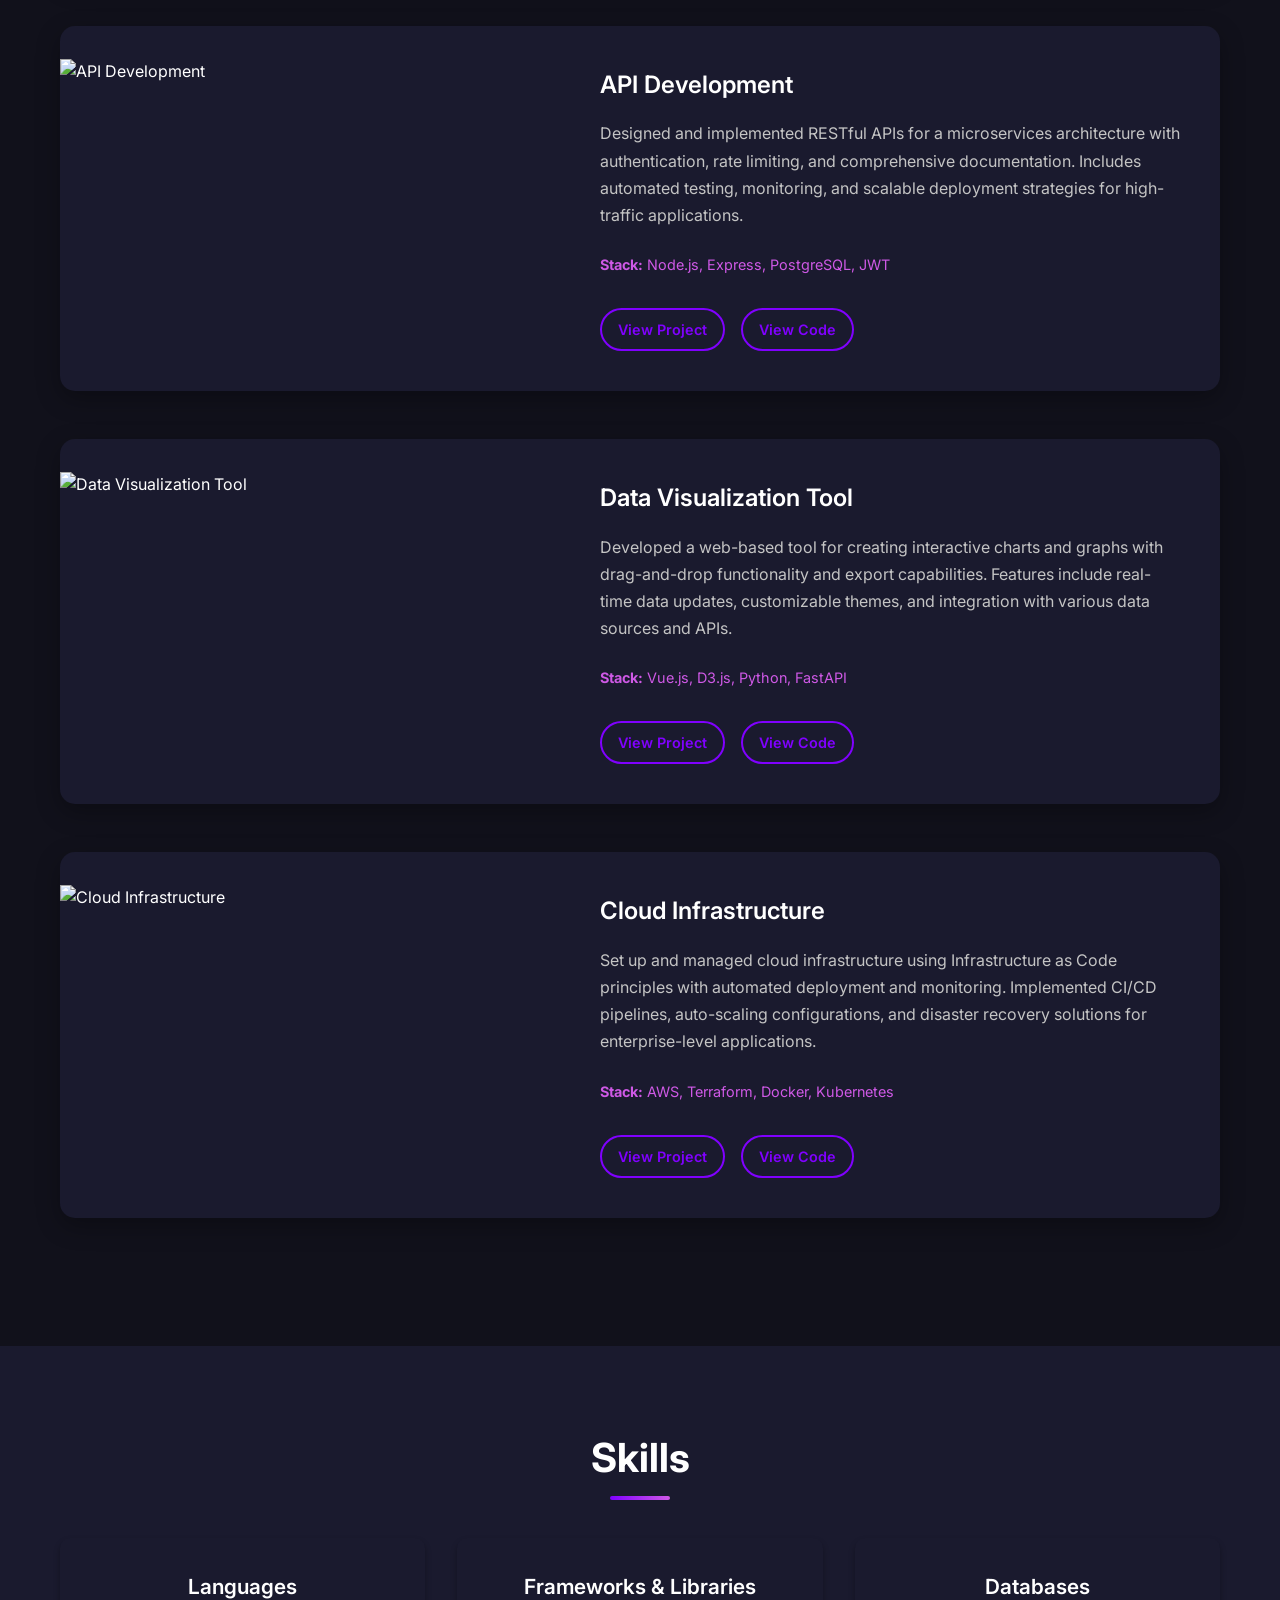
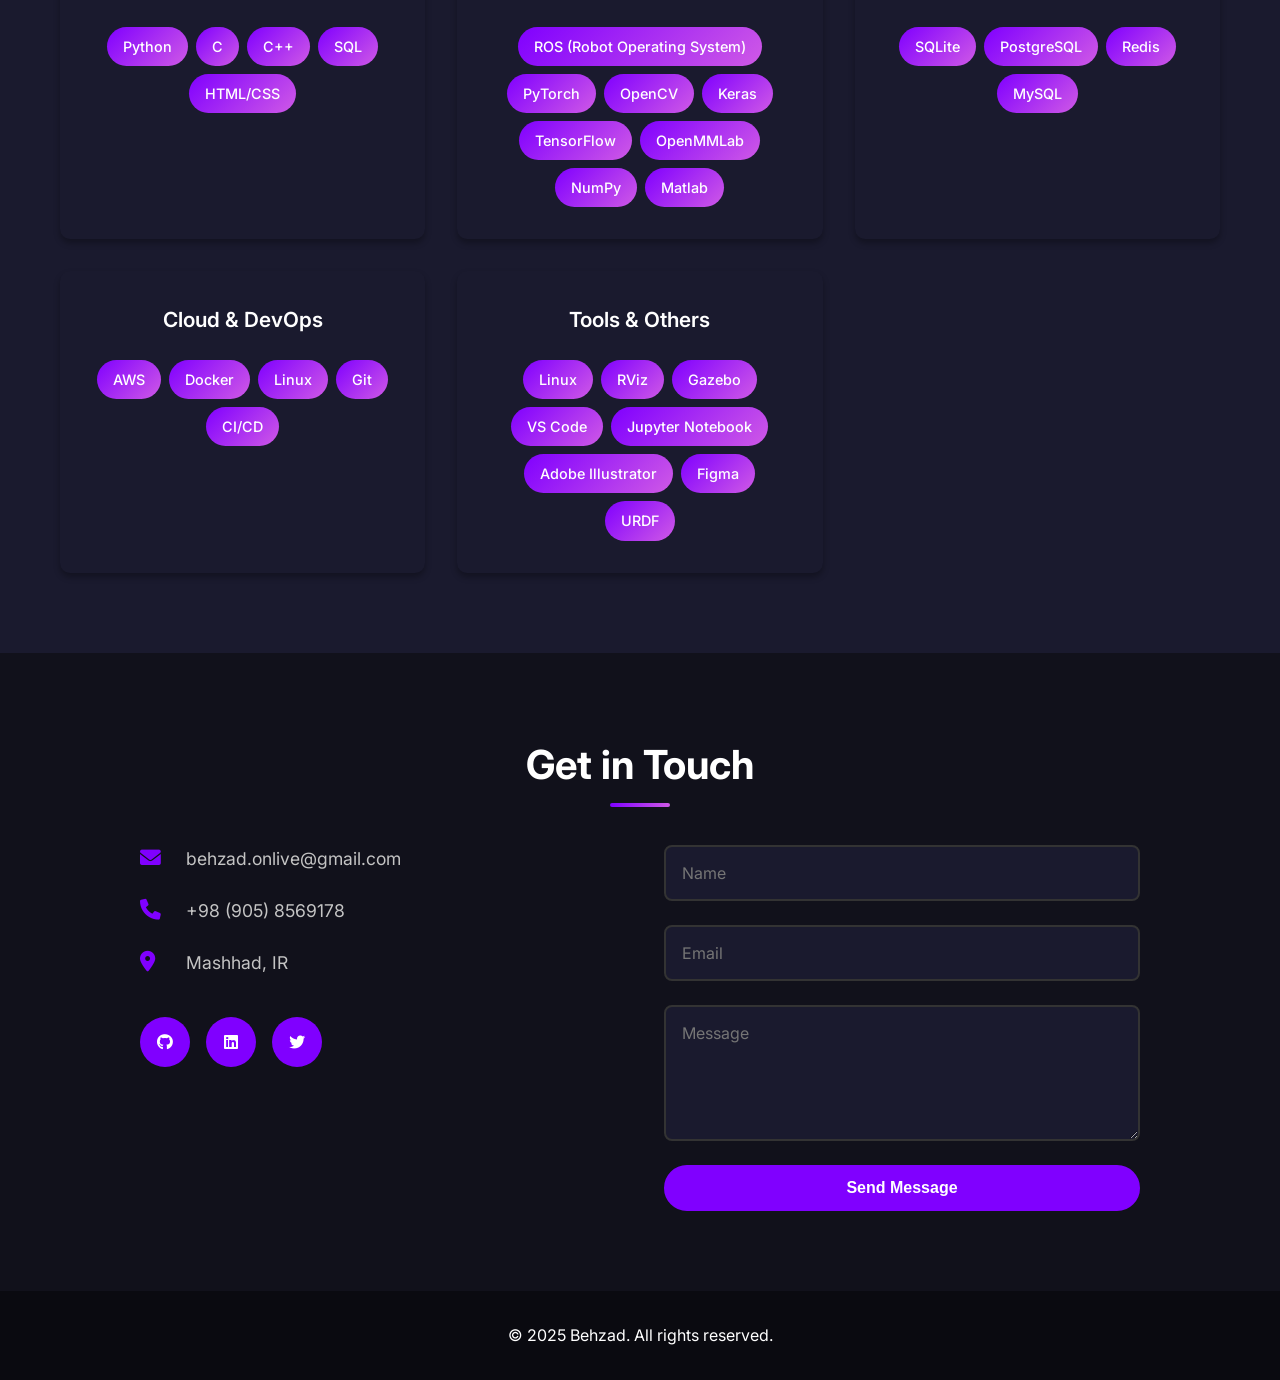
==== commit 60f9cc9b: "reserve part" ====
--- a/index.html
+++ b/index.html
@@ -63,12 +63,12 @@
 
                 <a href="#contact" class="btn btn-secondary">Get In Touch</a>
             </div>
-        </div
+        </div>
 	<!-- Scroll Down Arrow -->
 	<a href="#about" class="scroll-down-arrow">
 		<i class="fas fa-chevron-down"></i>
 	</a>
-		
+         
     </section>
 
     <!-- About Section -->
@@ -565,7 +565,7 @@
     <!-- Footer -->
     <footer class="footer">
         <div class="container">
-            <p>&copy; 2024 Behzad. All rights reserved.</p>
+            <p>&copy; 2025 Behzad. All rights reserved.</p>
         </div>
     </footer>
 
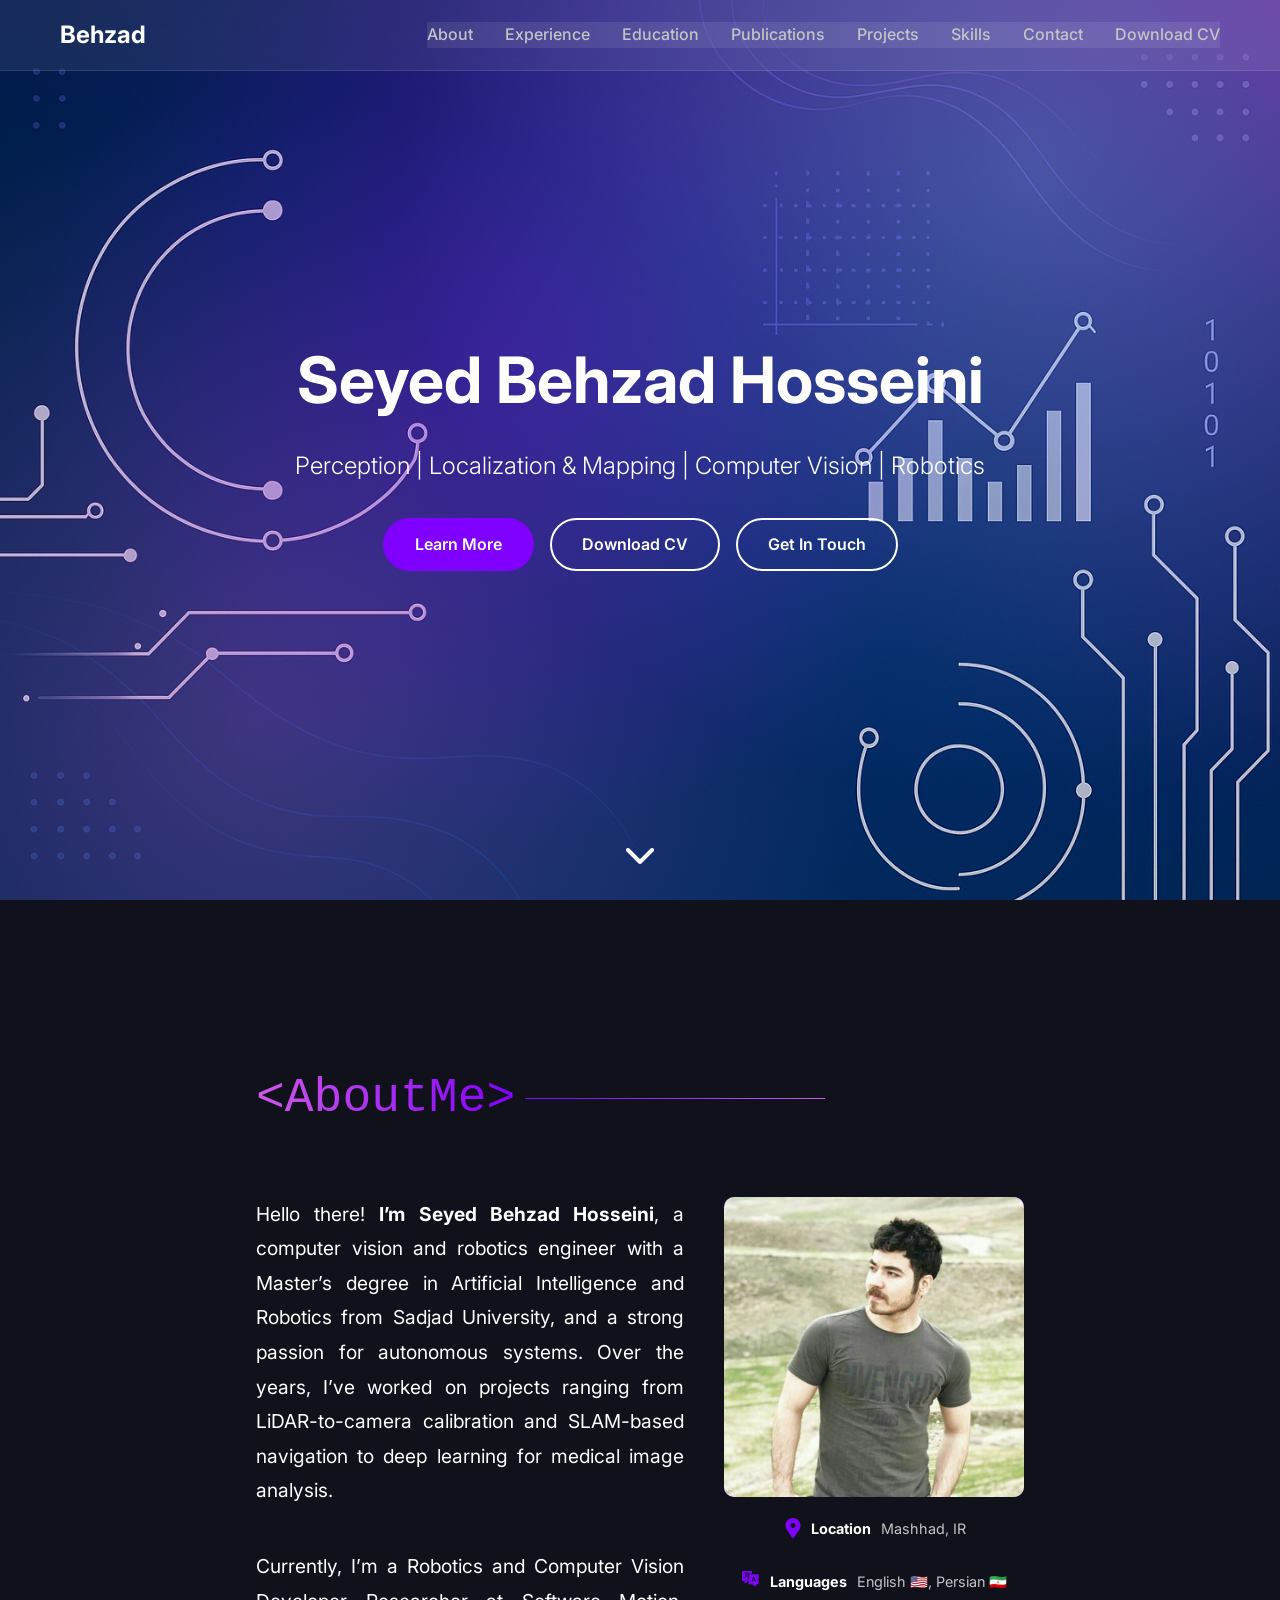
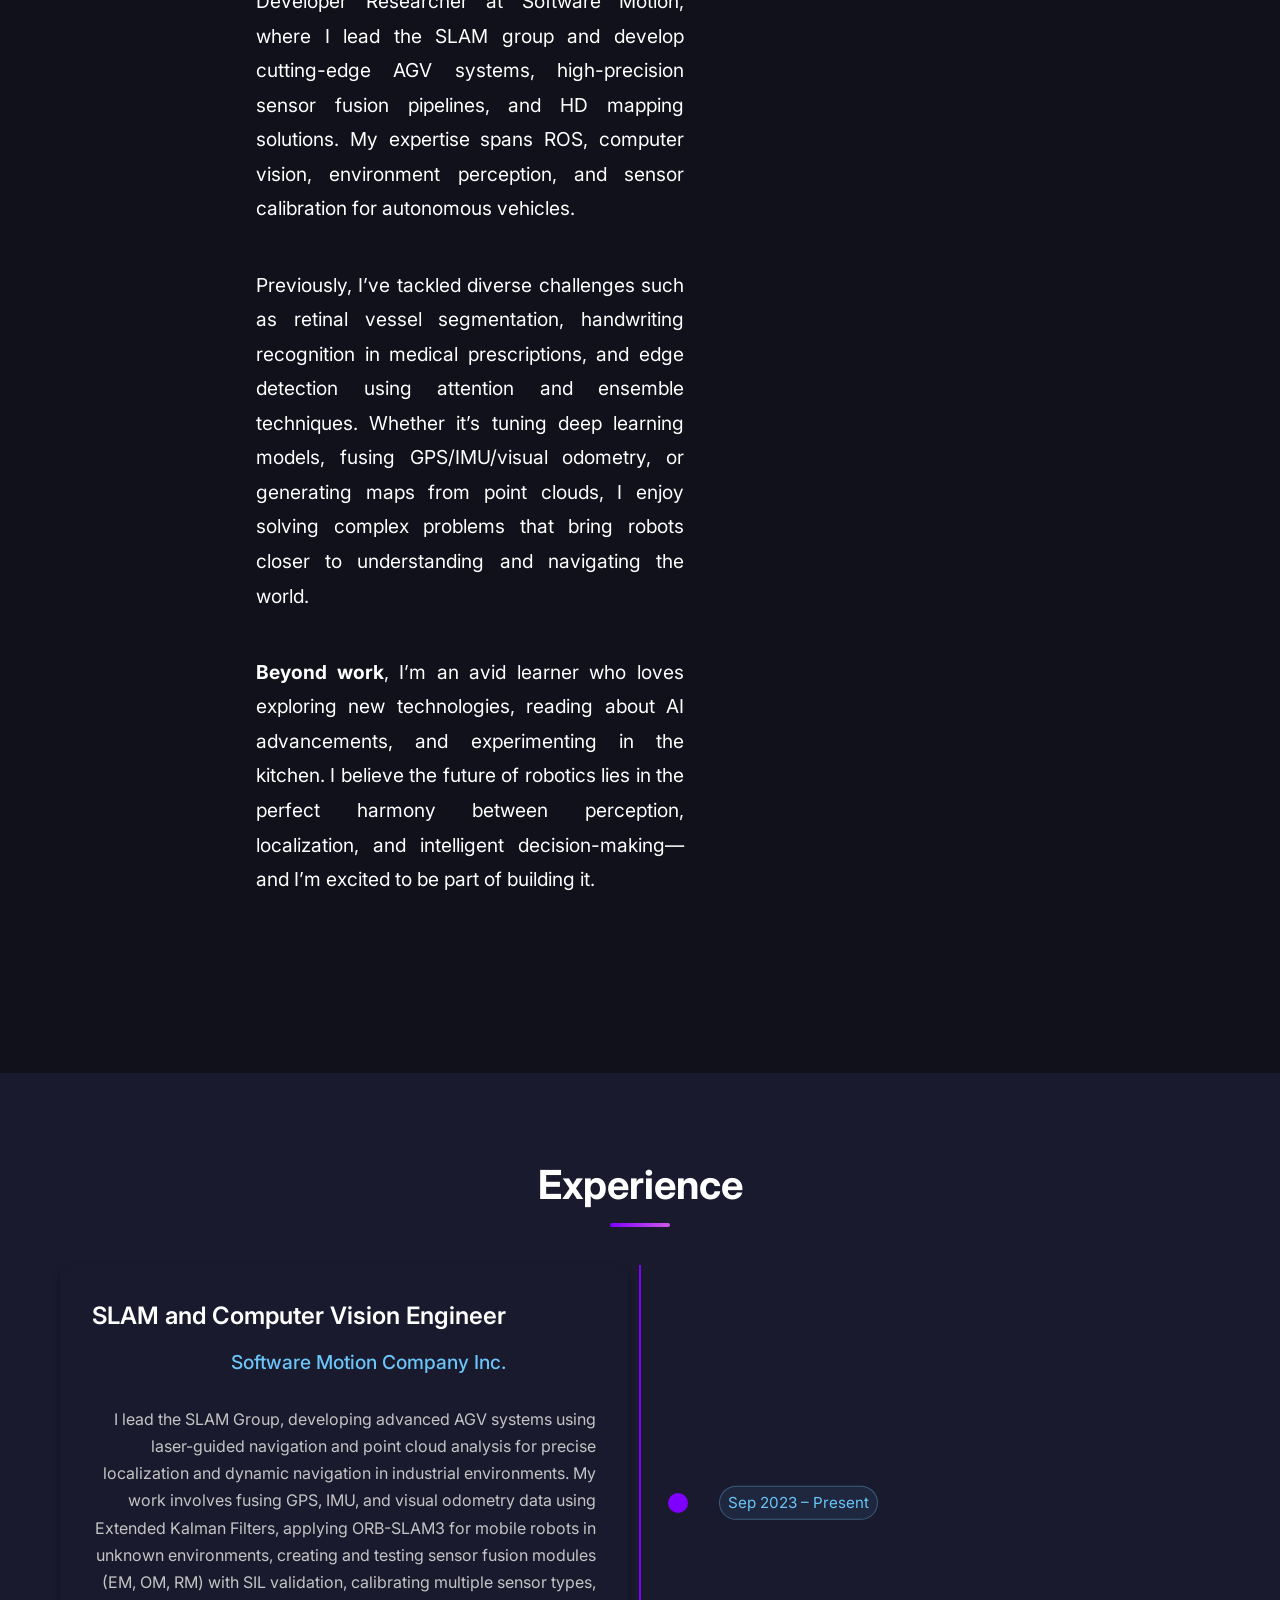
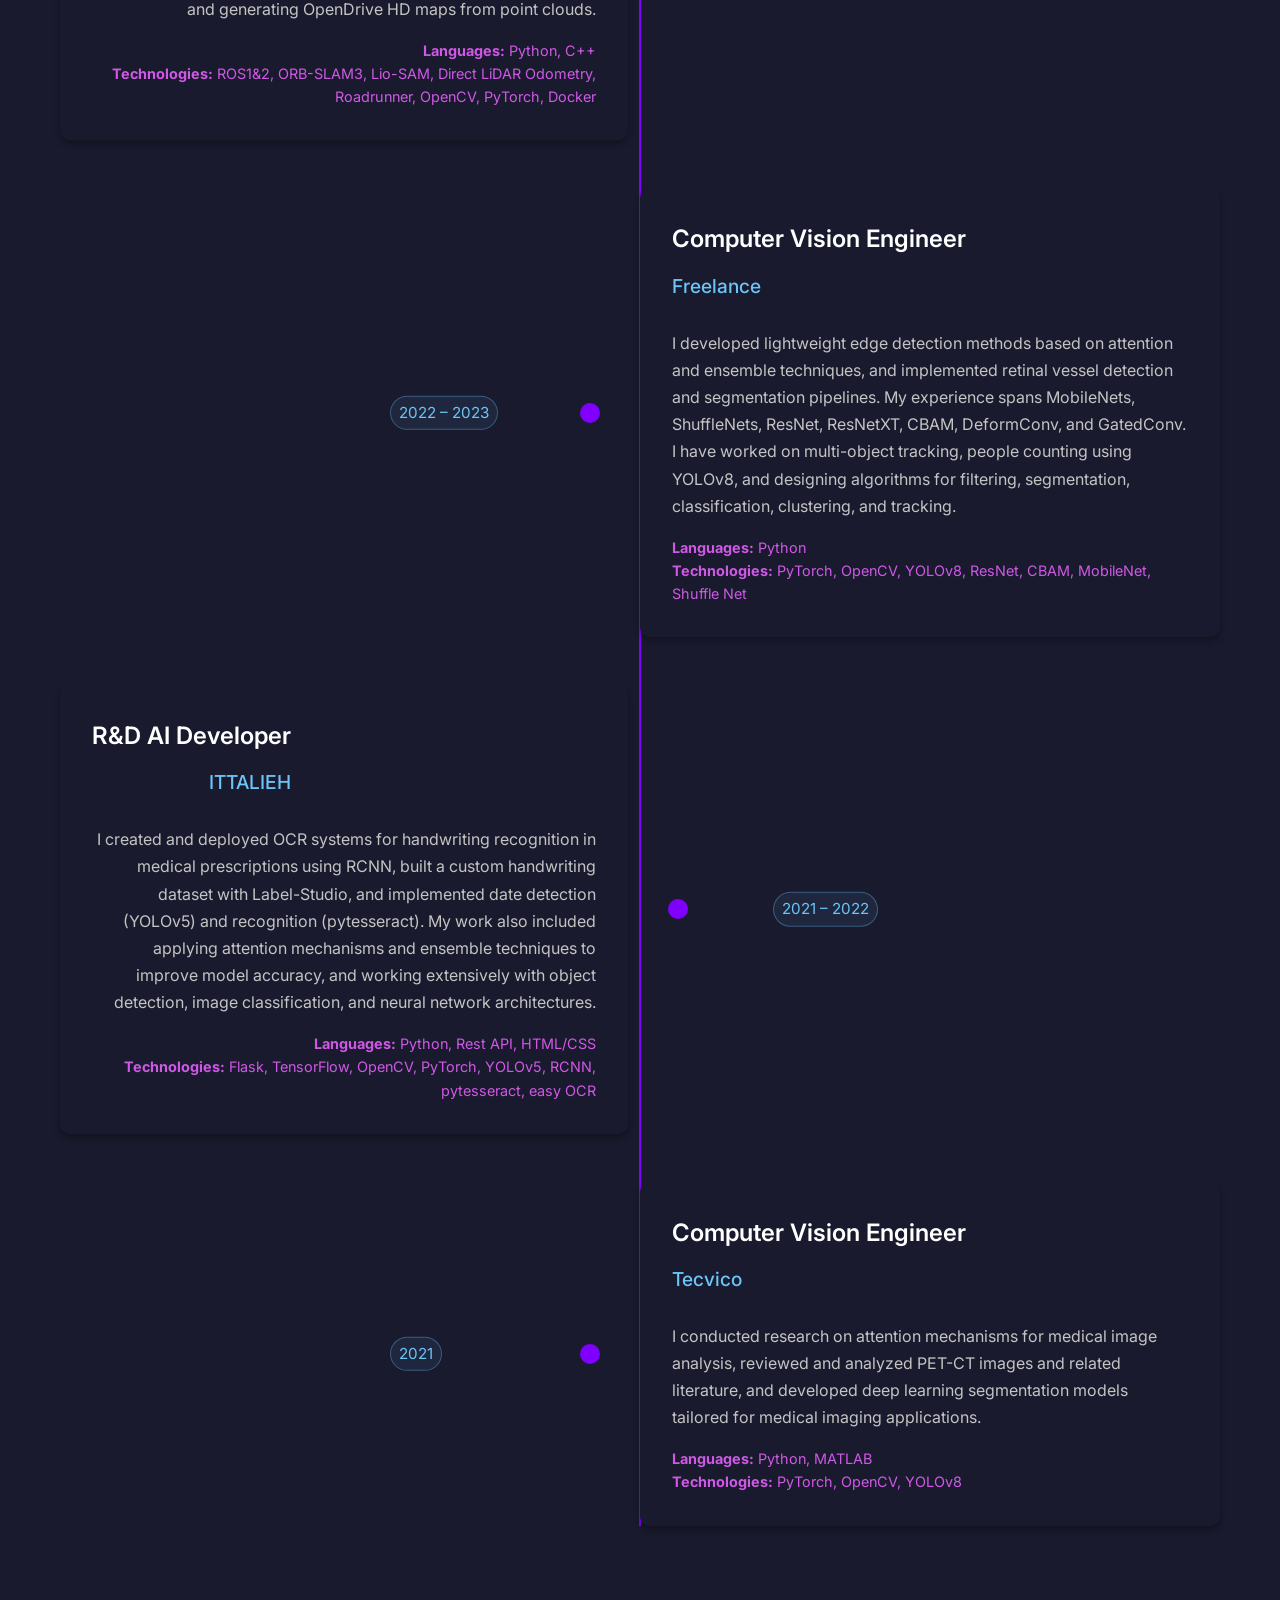
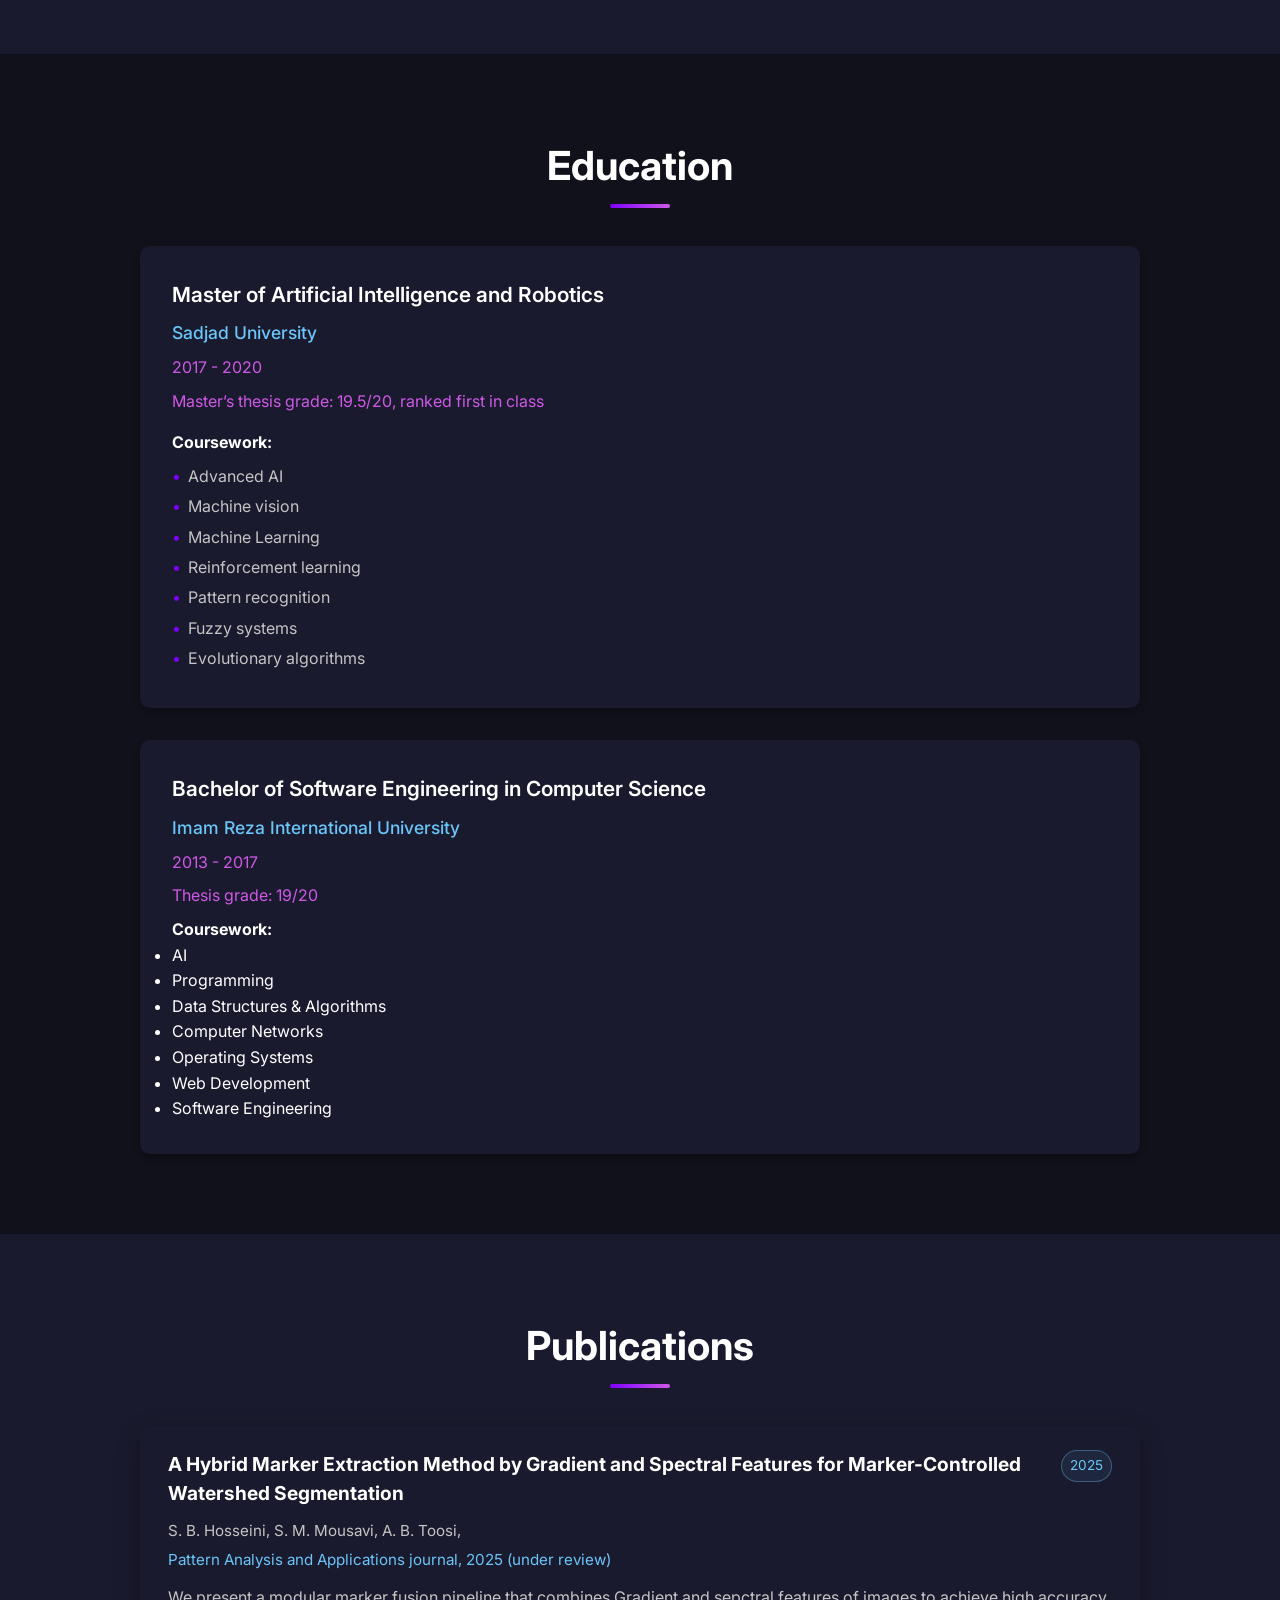
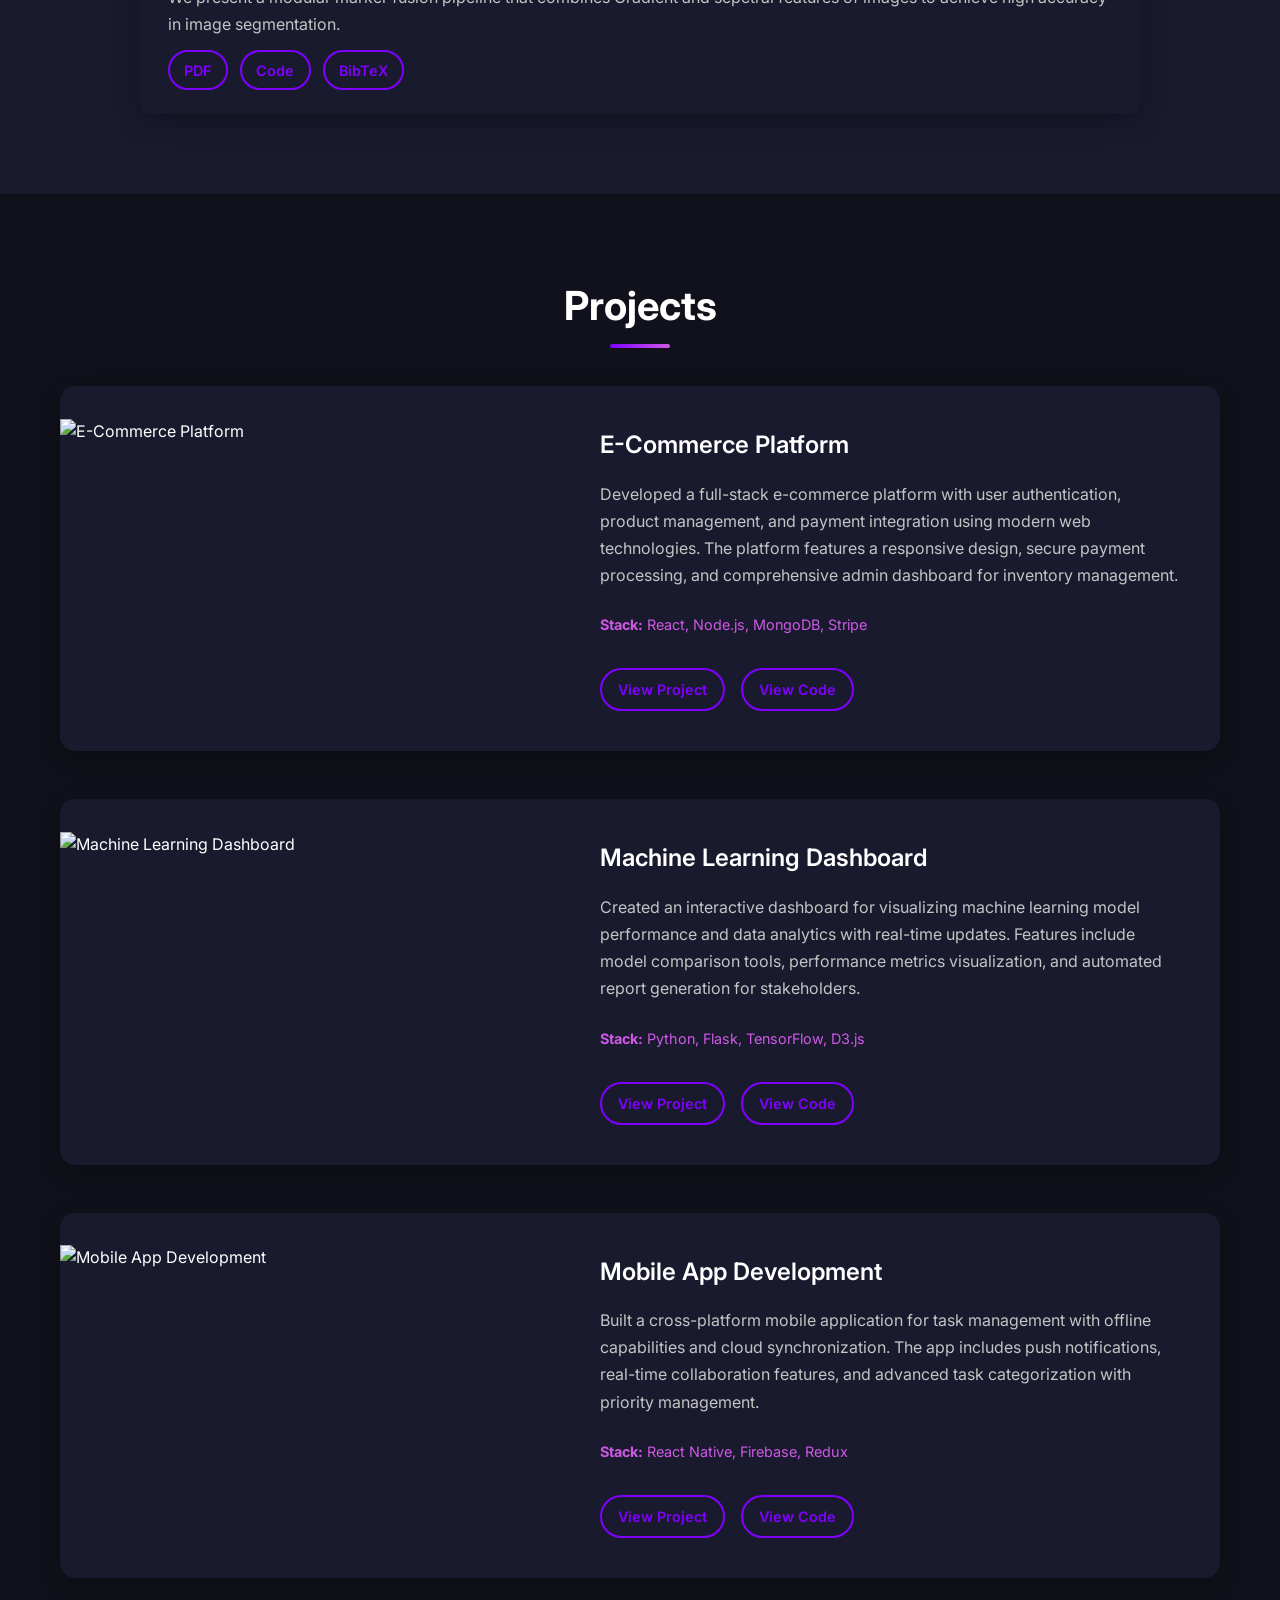
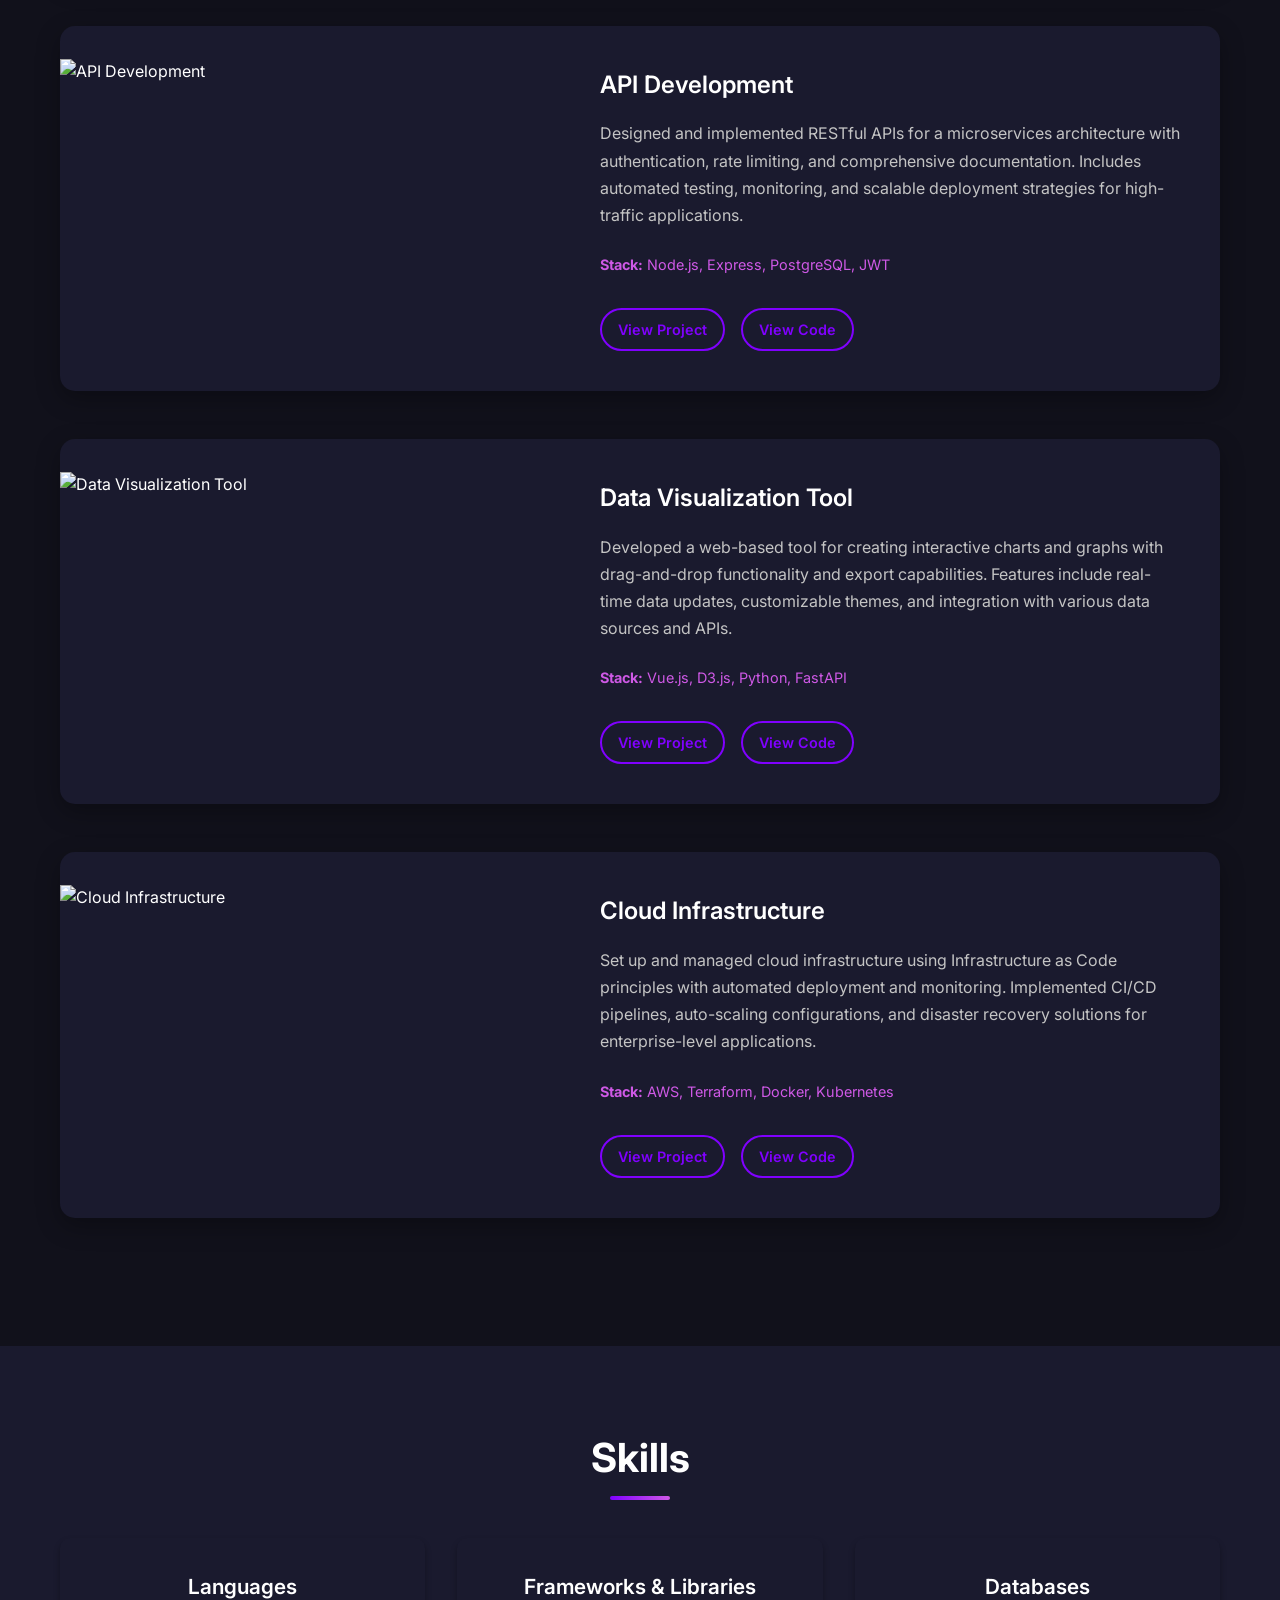
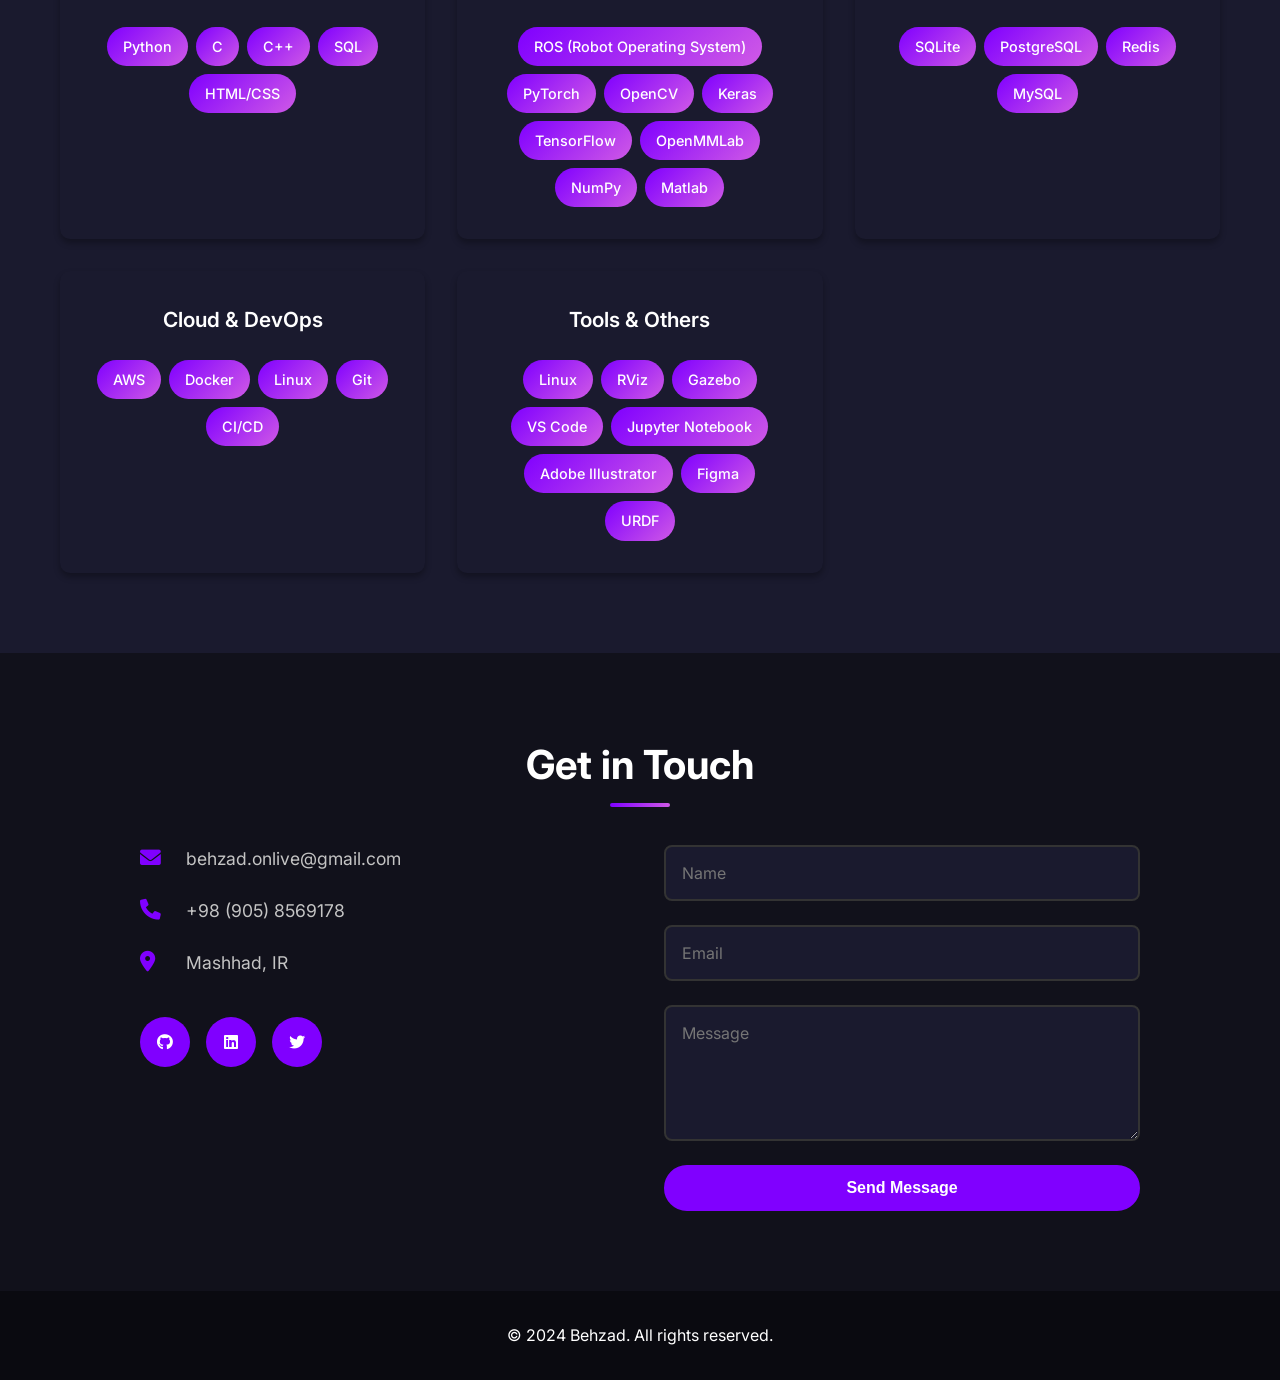
==== commit 80d84a92: "update form" ====
--- a/index.html
+++ b/index.html
@@ -565,7 +565,7 @@
     <!-- Footer -->
     <footer class="footer">
         <div class="container">
-            <p>&copy; 2025 Behzad. All rights reserved.</p>
+            <p>&copy; 2024 Behzad. All rights reserved.</p>
         </div>
     </footer>
 
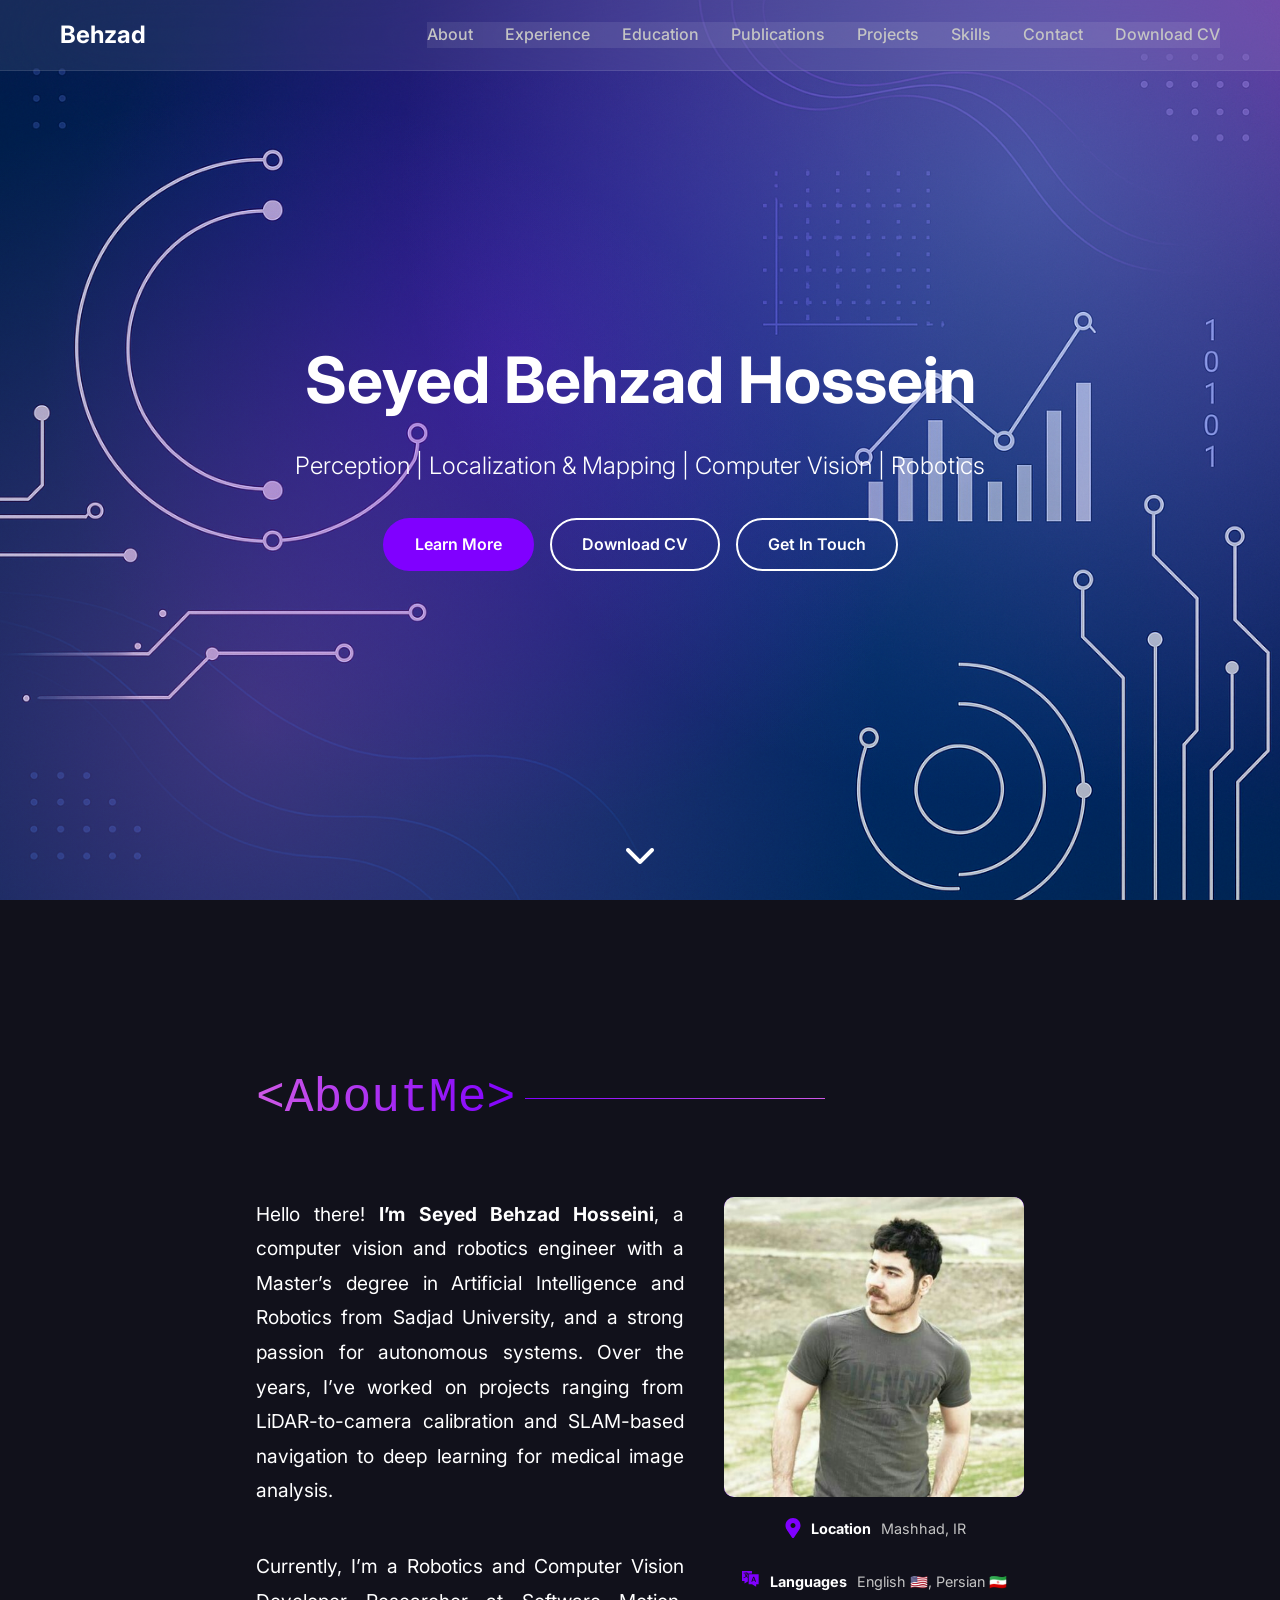
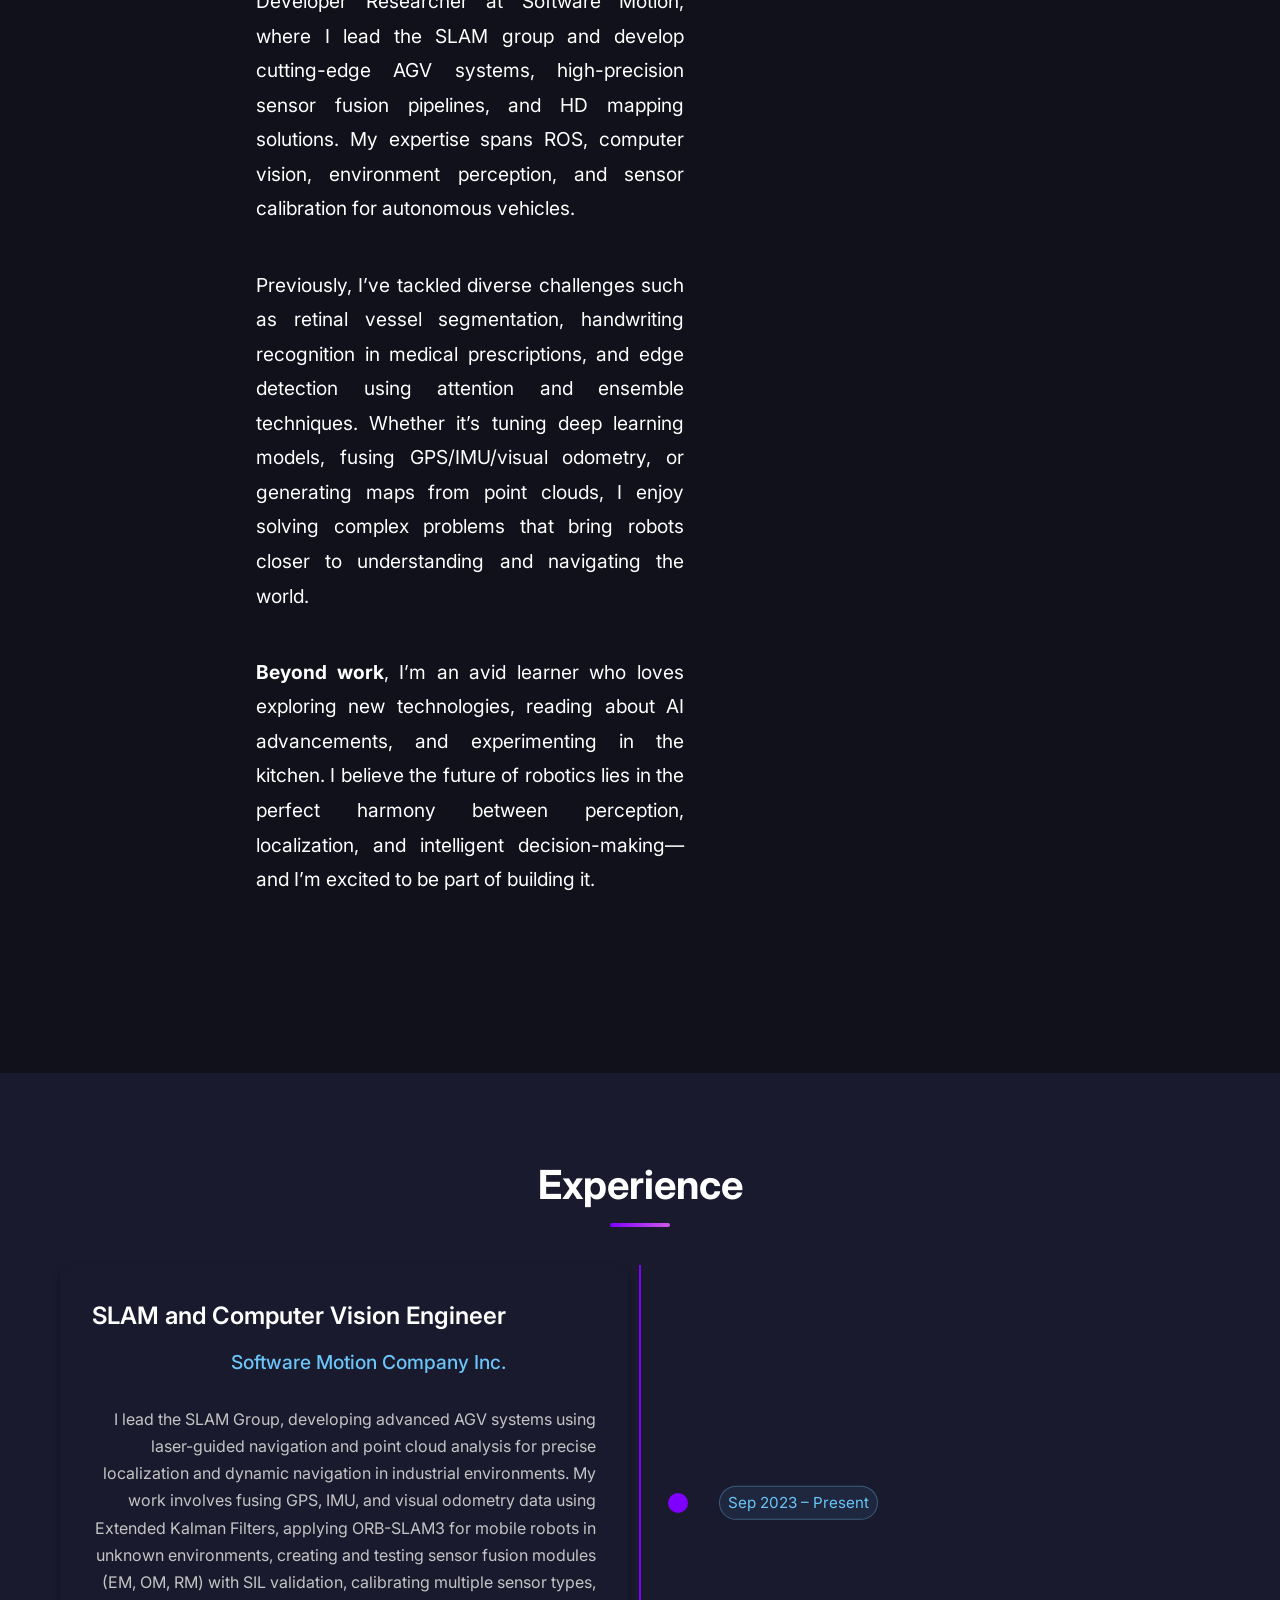
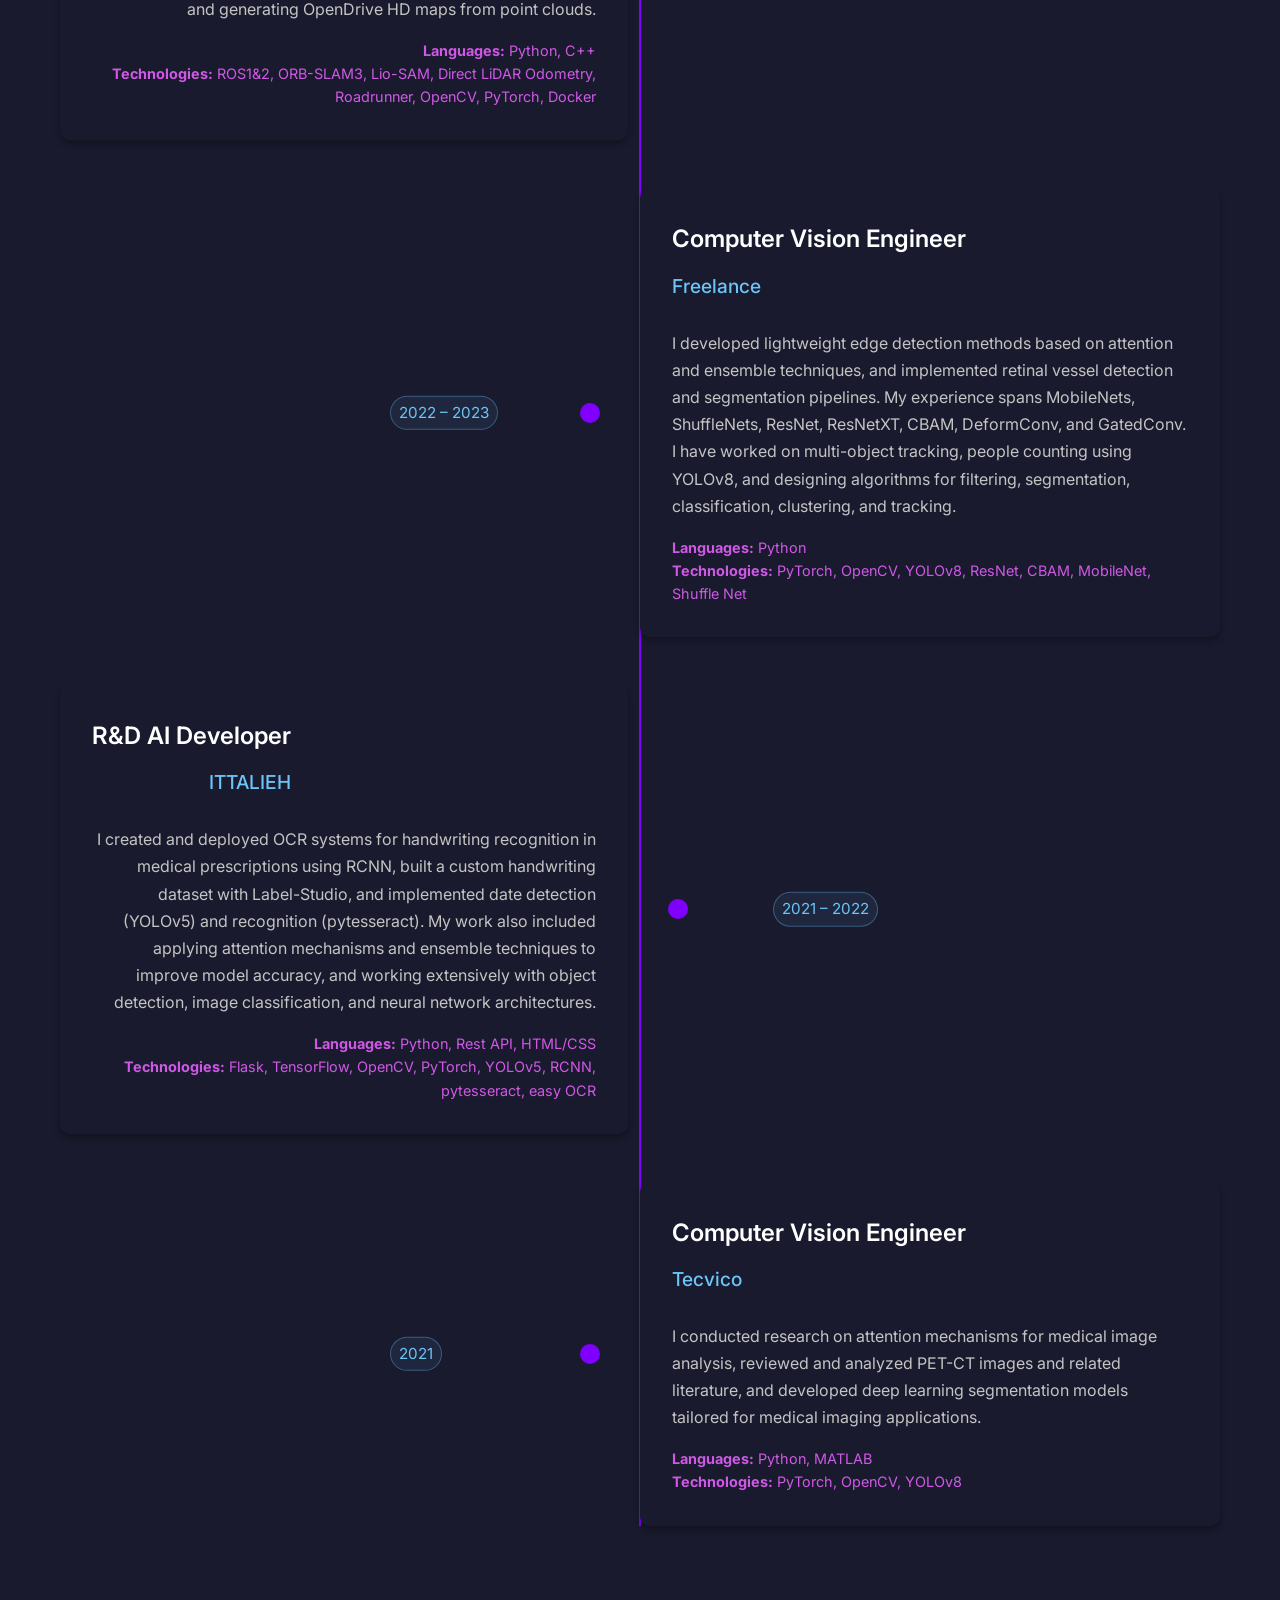
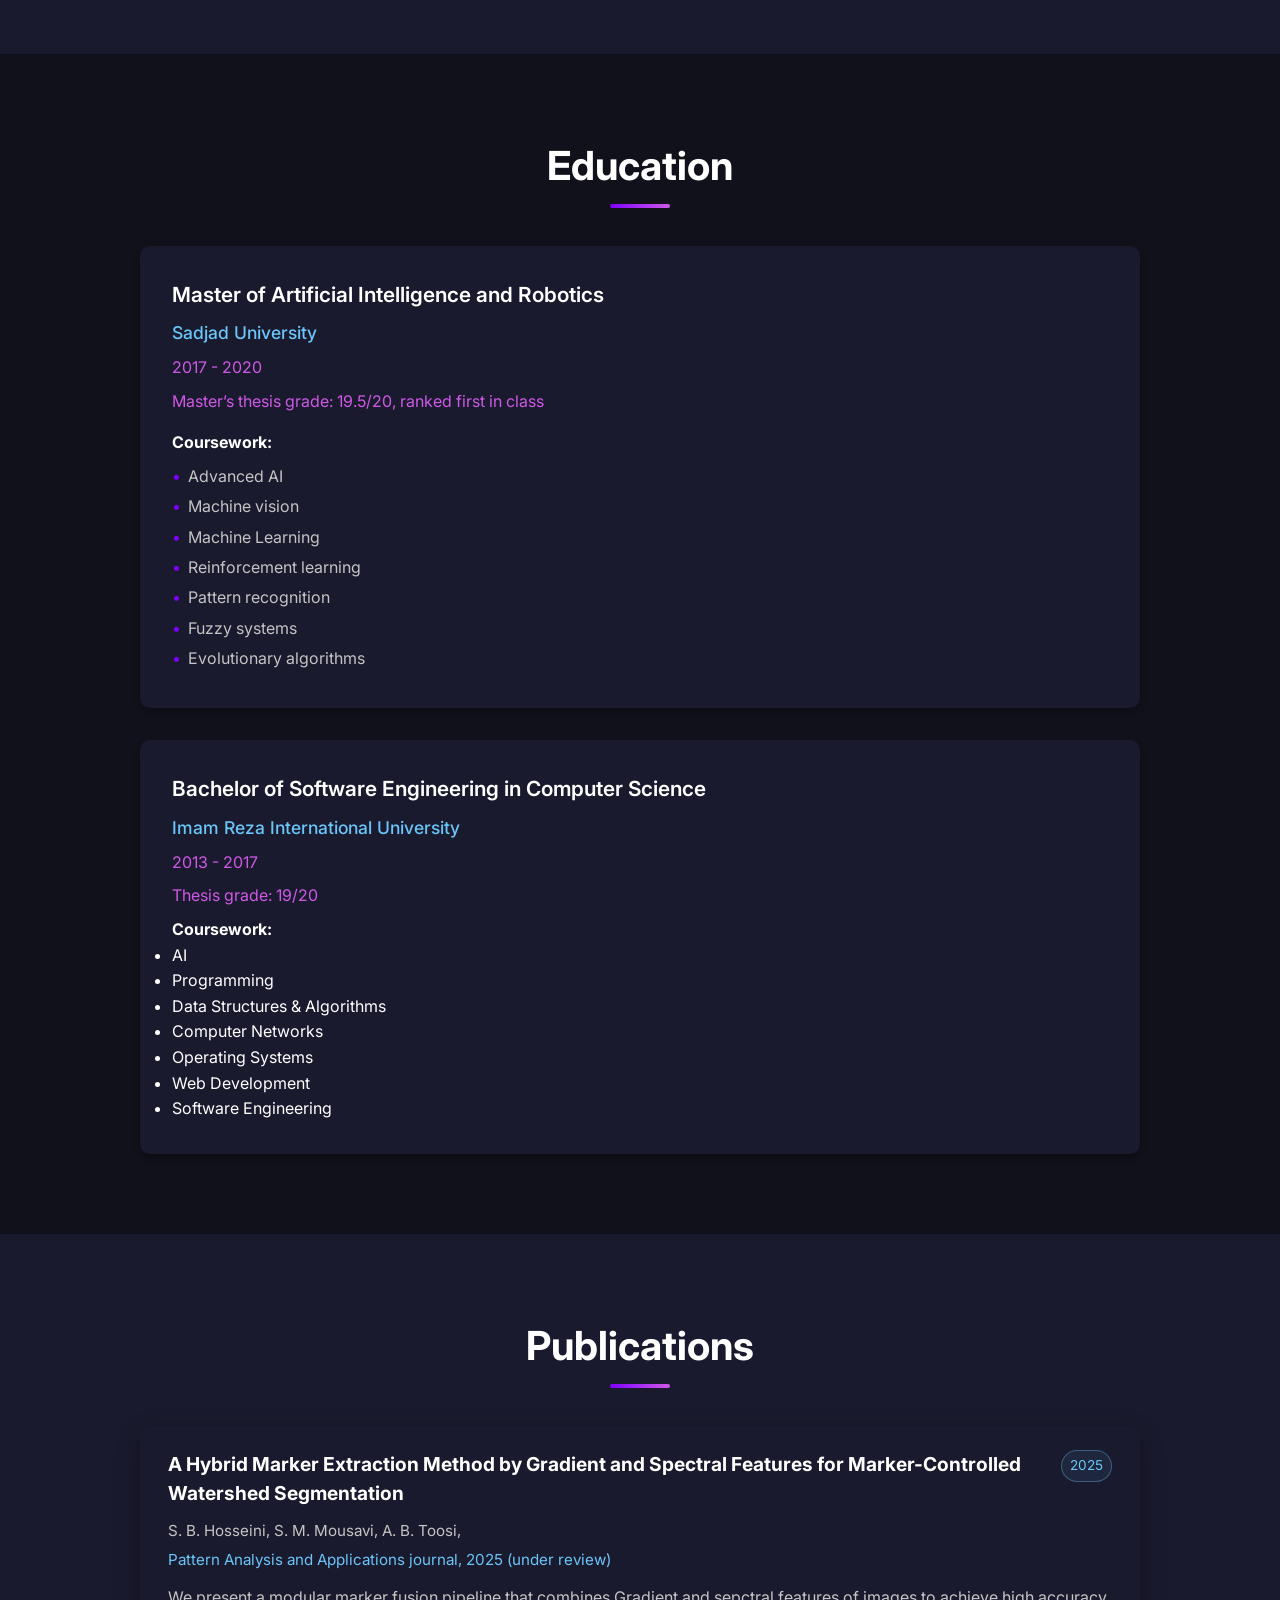
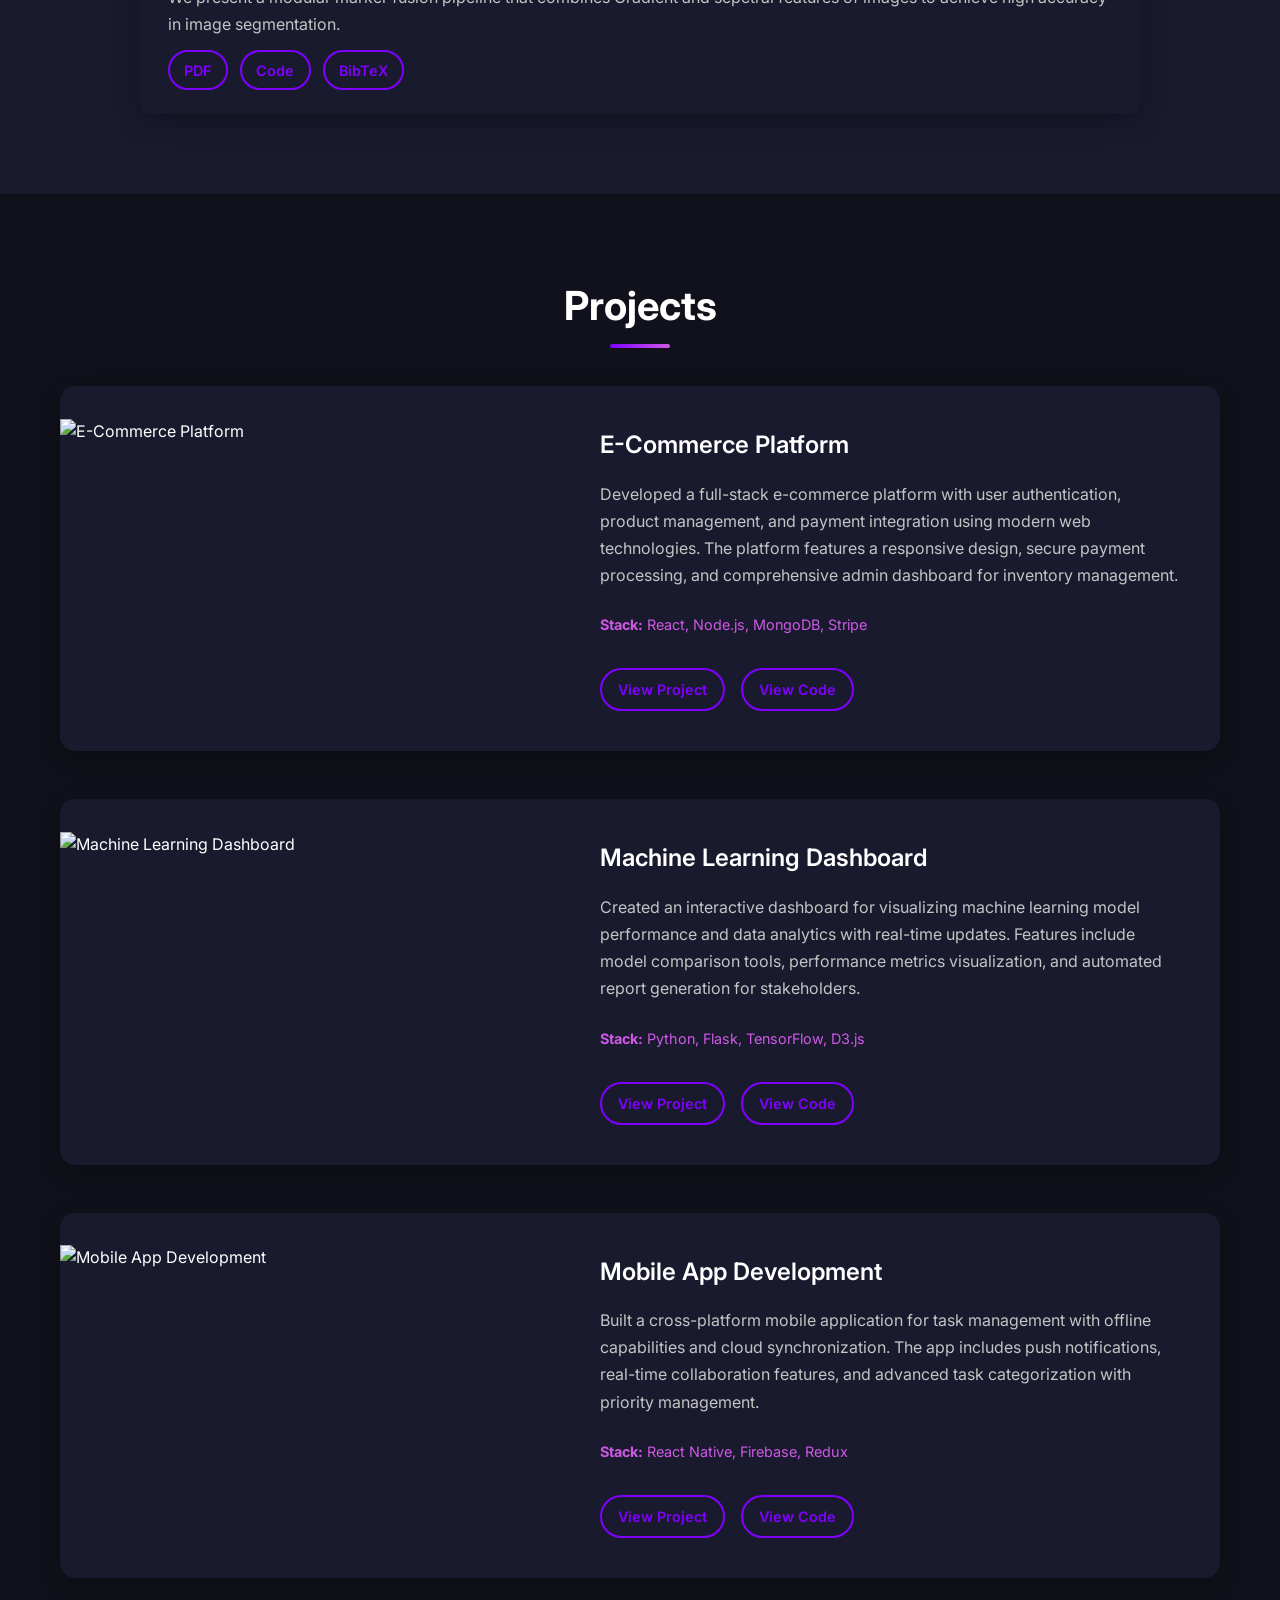
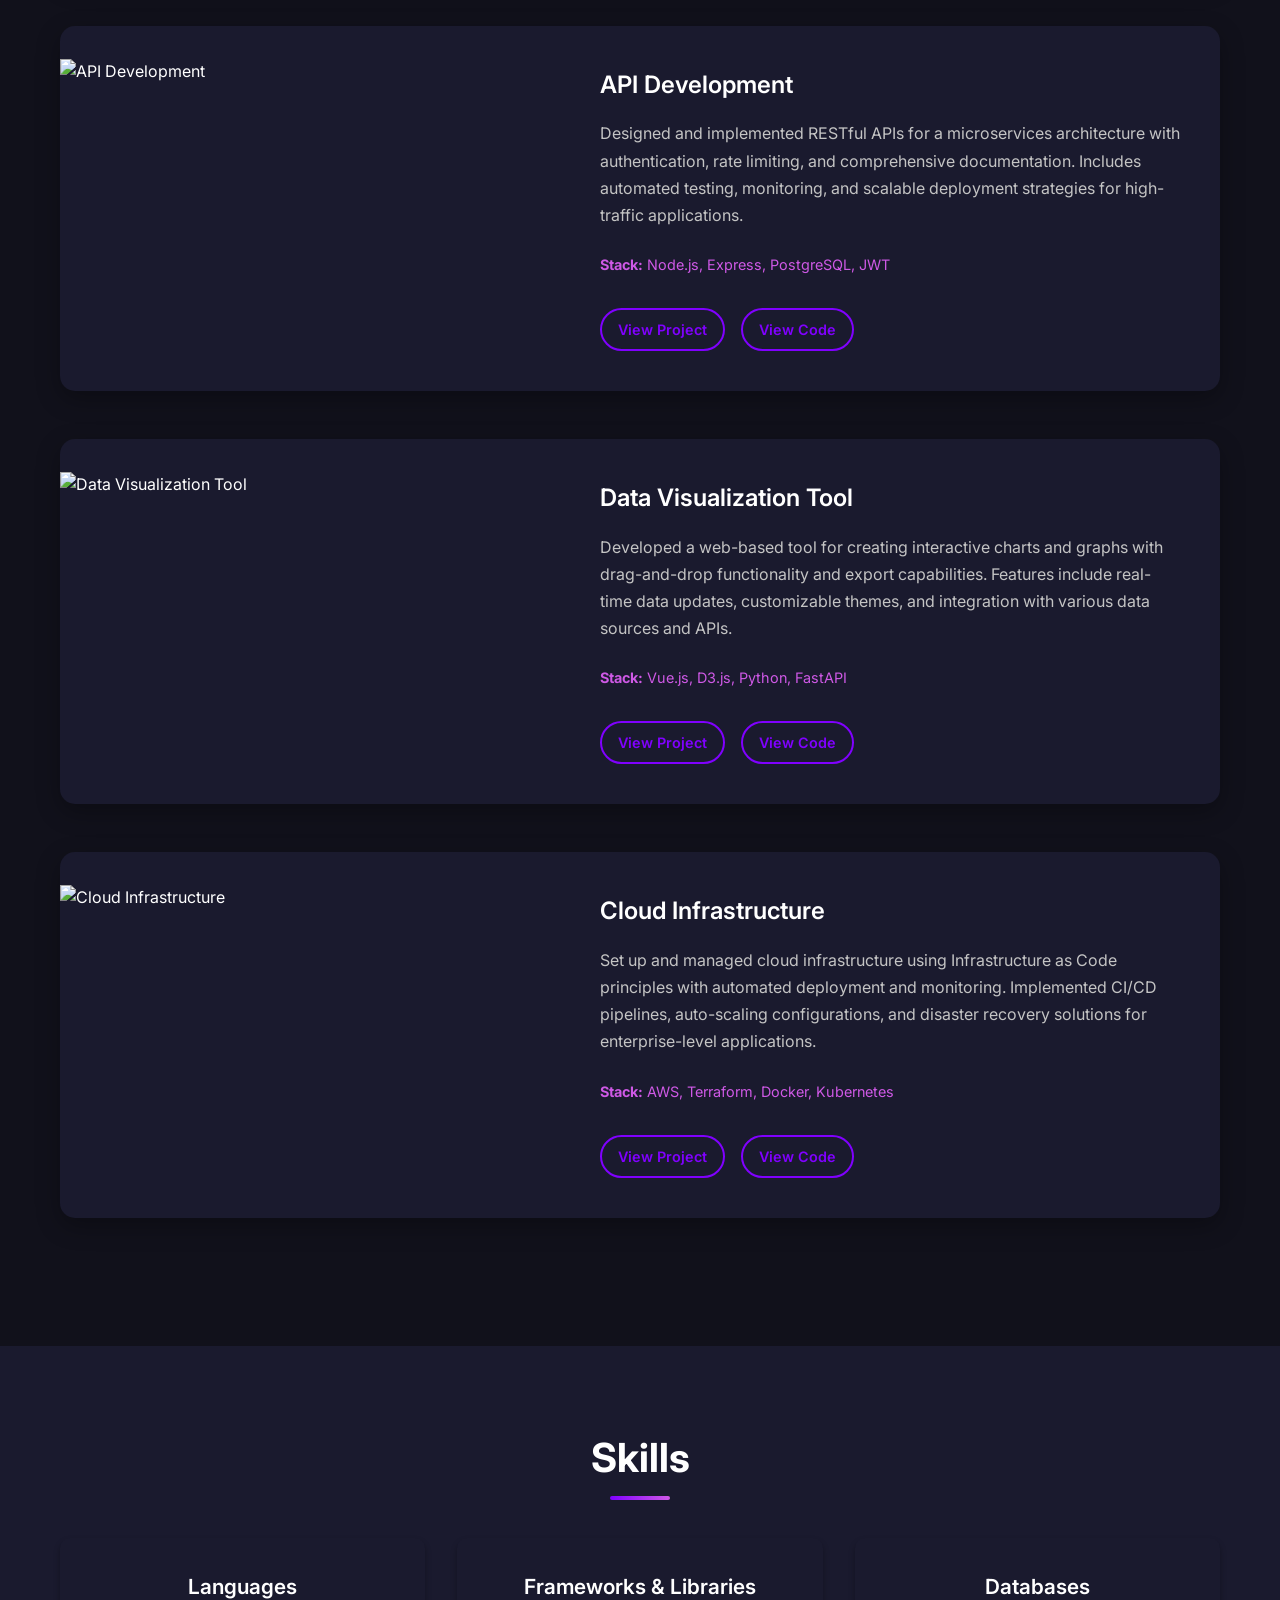
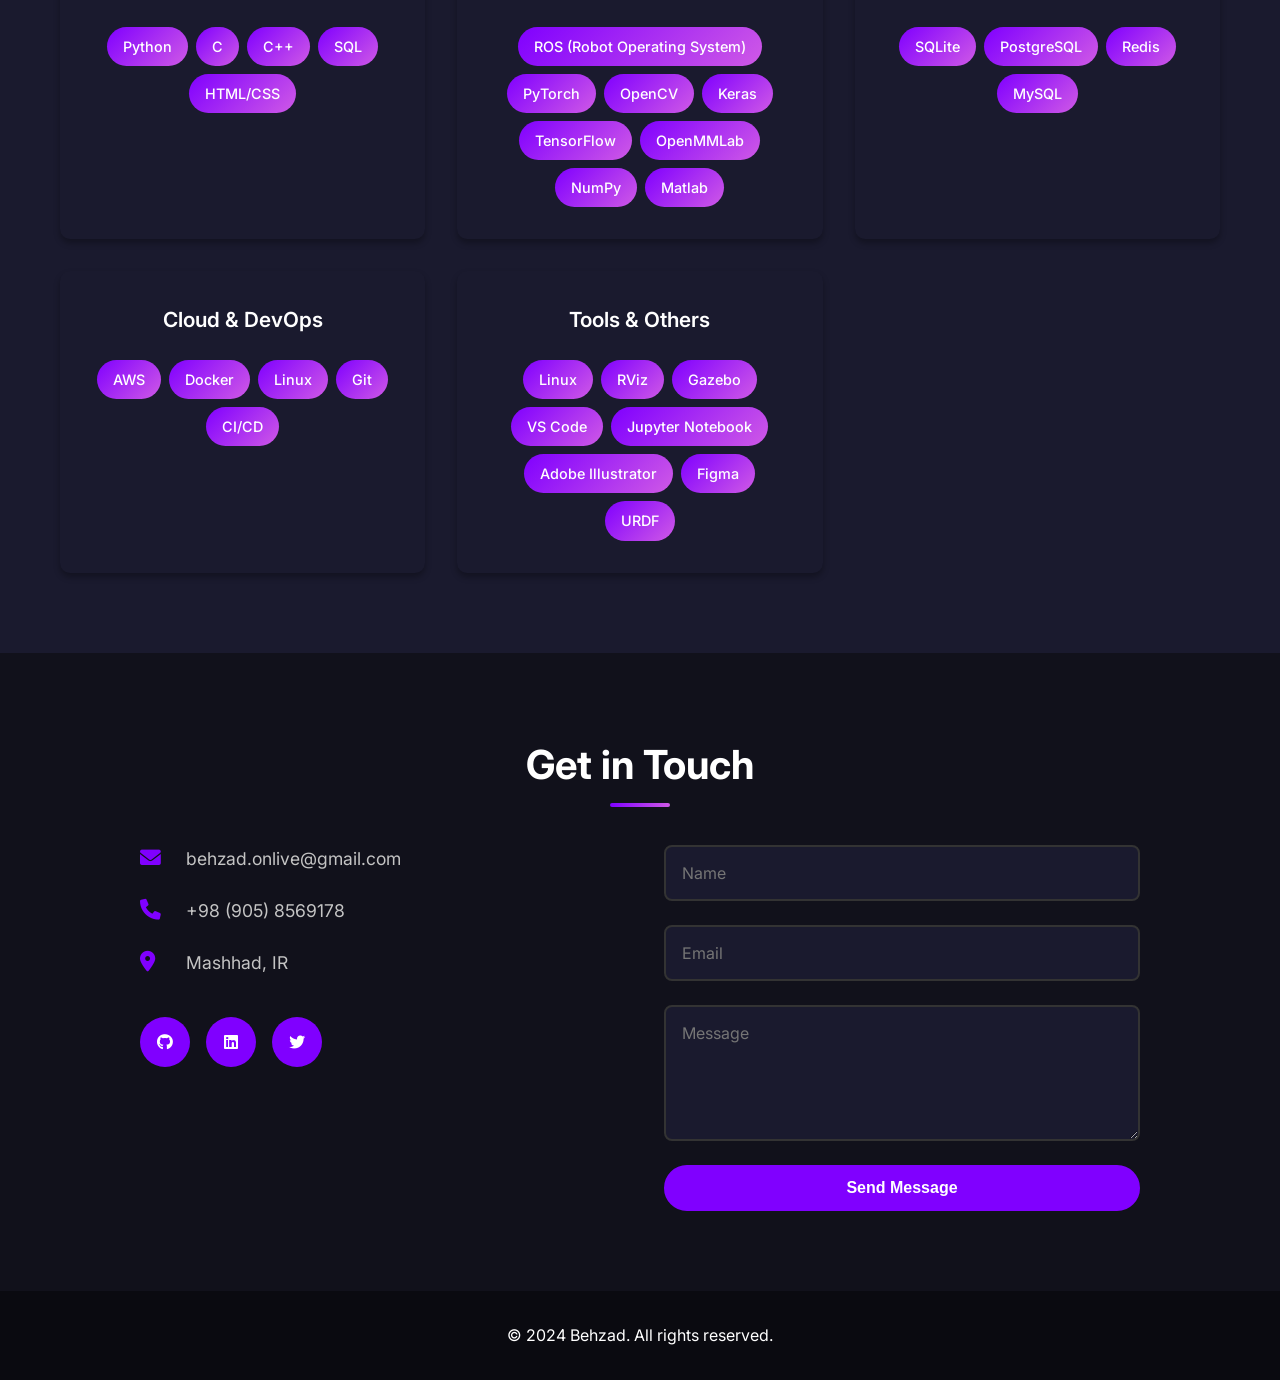
==== commit 0589239a: "updated submit 3" ====
--- a/index.html
+++ b/index.html
@@ -542,7 +542,7 @@
                 <form class="contact-form" action="https://formsubmit.co/behzad.onlive@gmail.com" method="POST">
                     <!-- FormSubmit config -->
                     <input type="hidden" name="_subject" value="New message from behzad.github.io contact form">
-                    <input type="hidden" name="_captcha" value="false">
+                    <input type="hidden" name="_captcha" value="true">
                     <input type="hidden" name="_template" value="box">
                     <input type="hidden" name="_next" value="index.html#contact">
                     <!-- Honeypot -->
